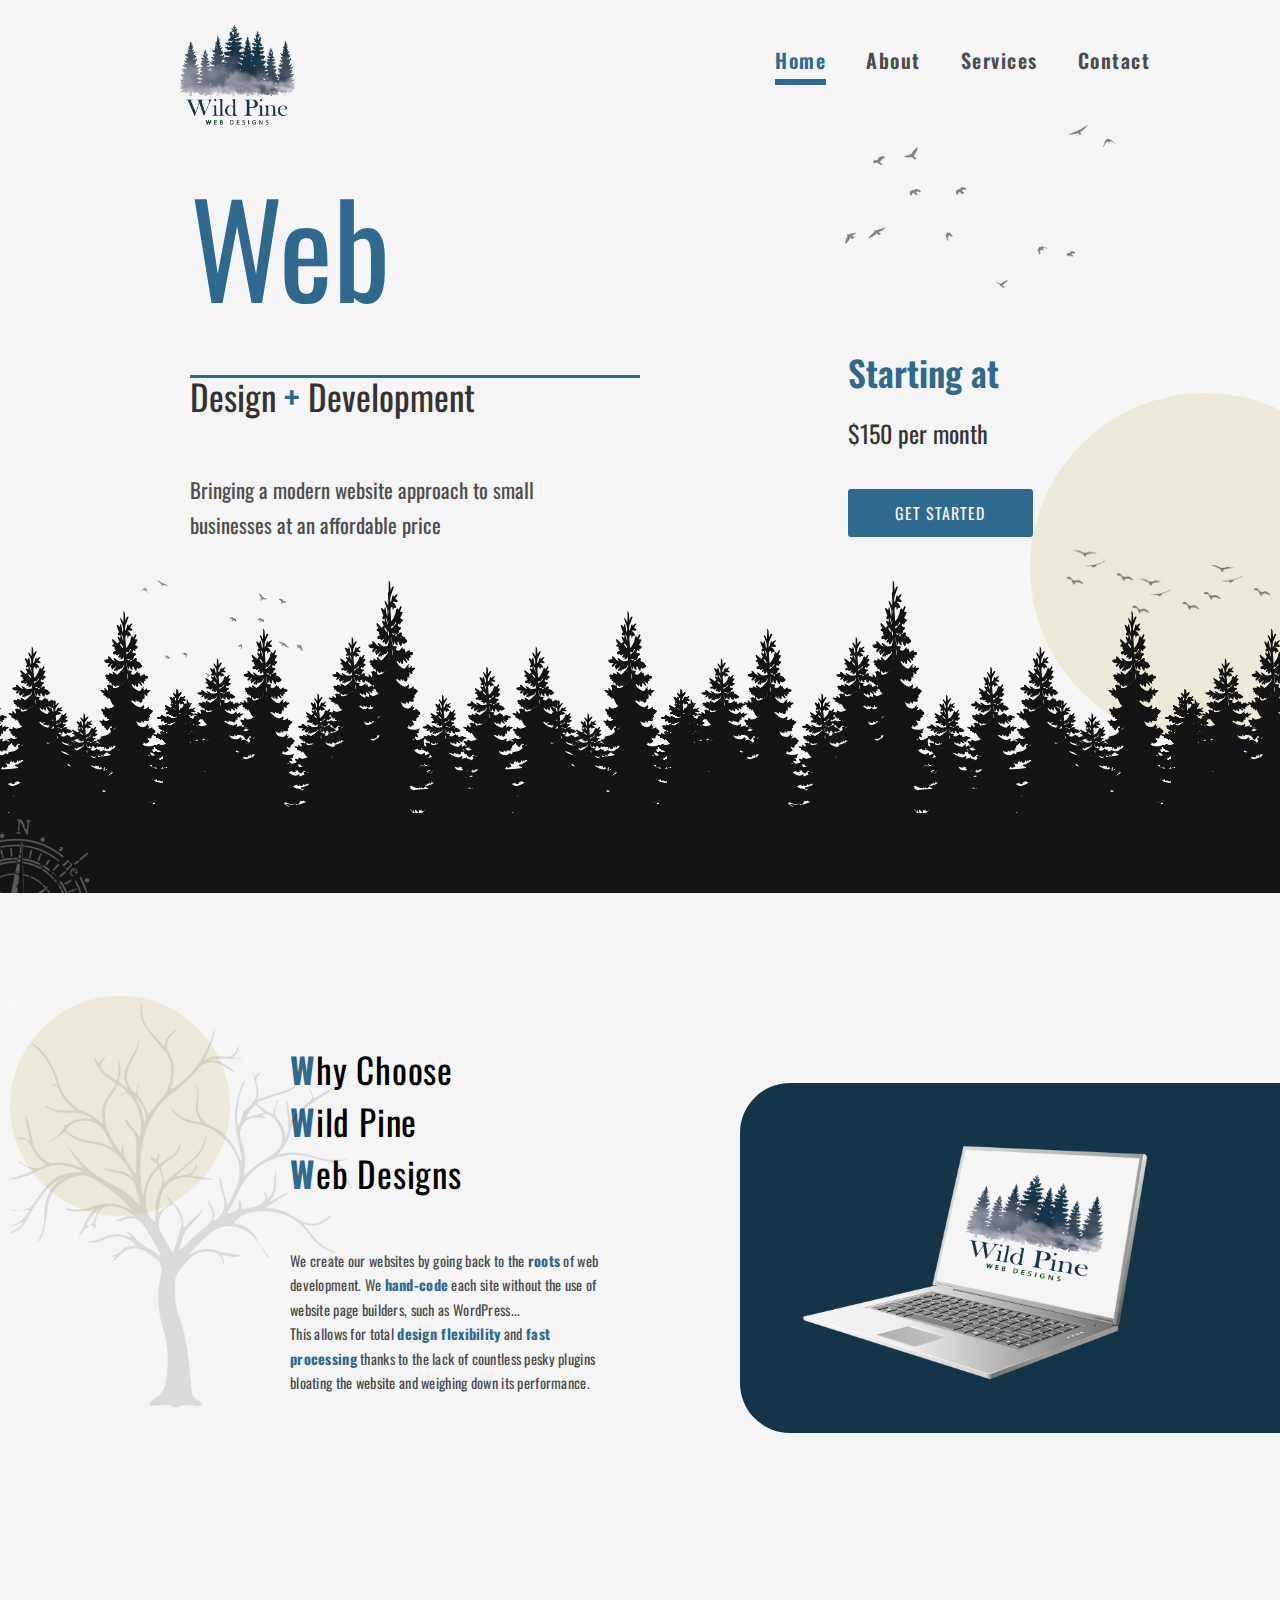
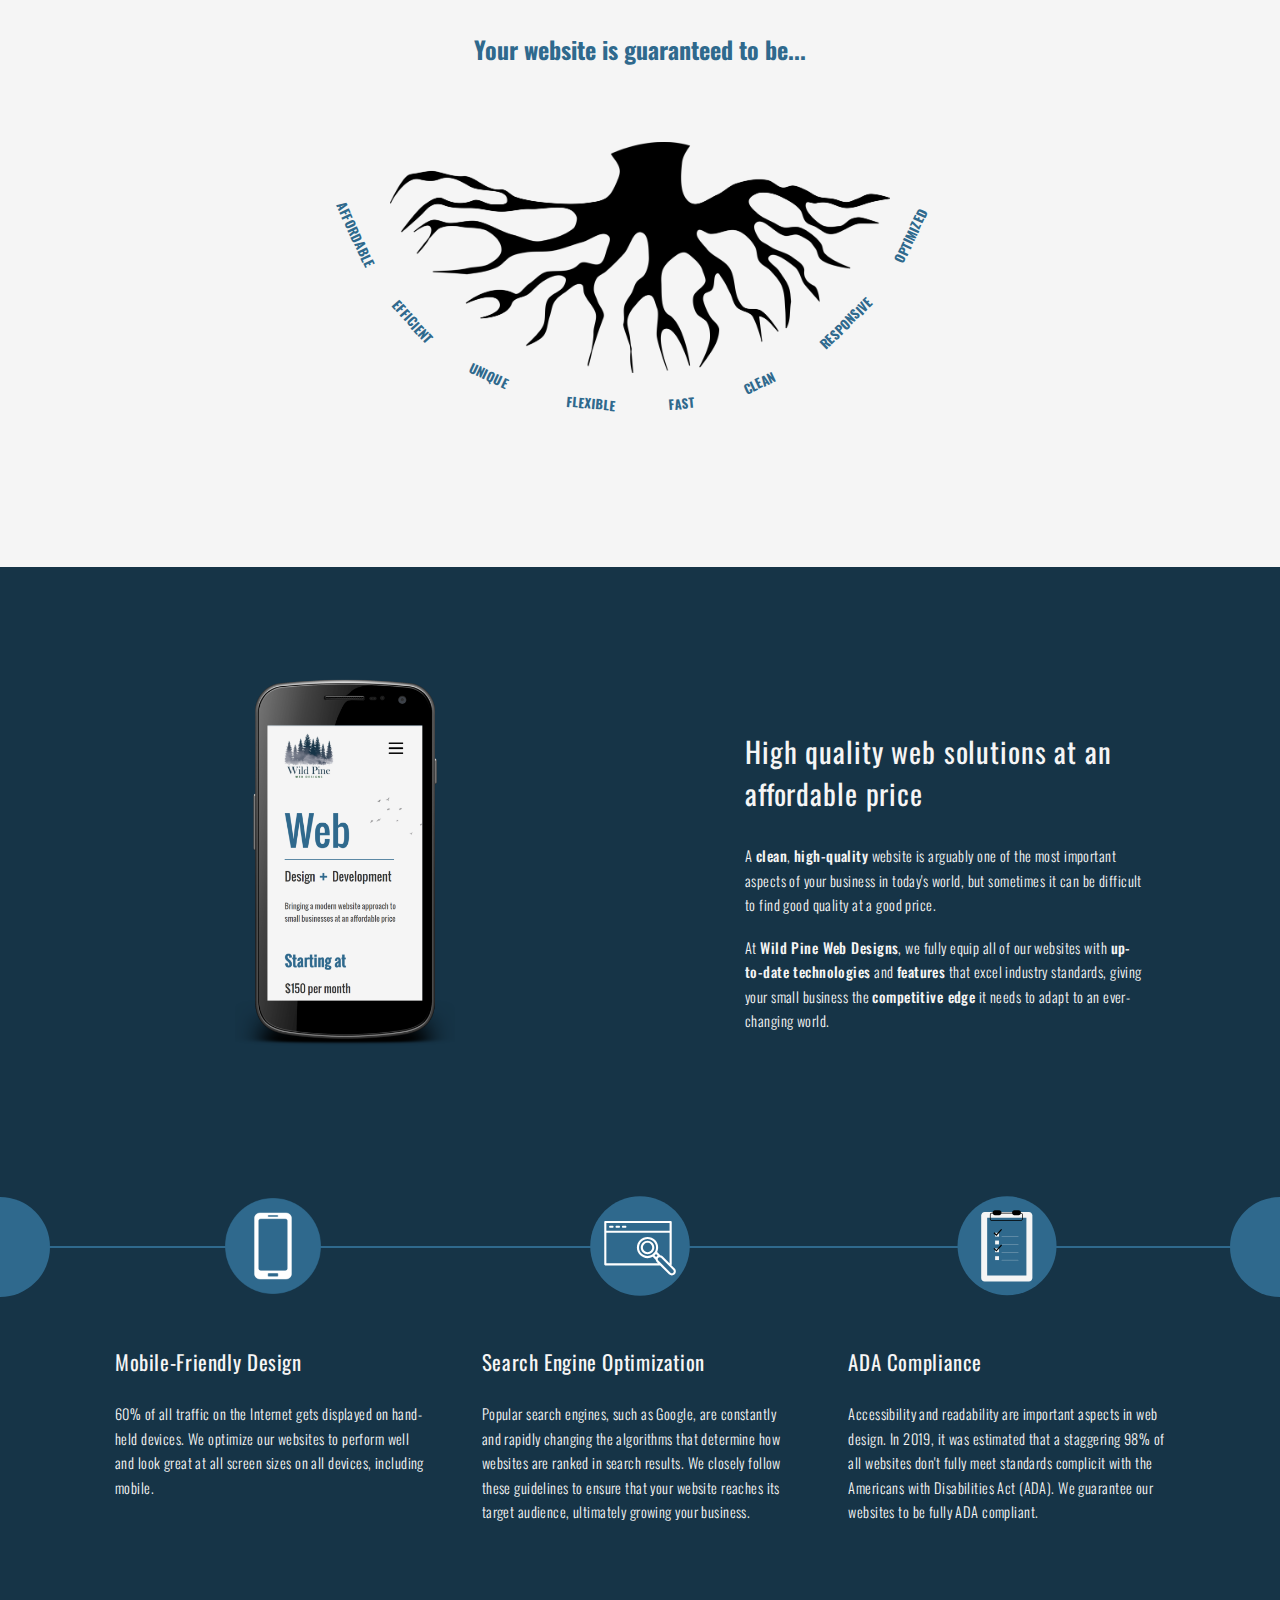
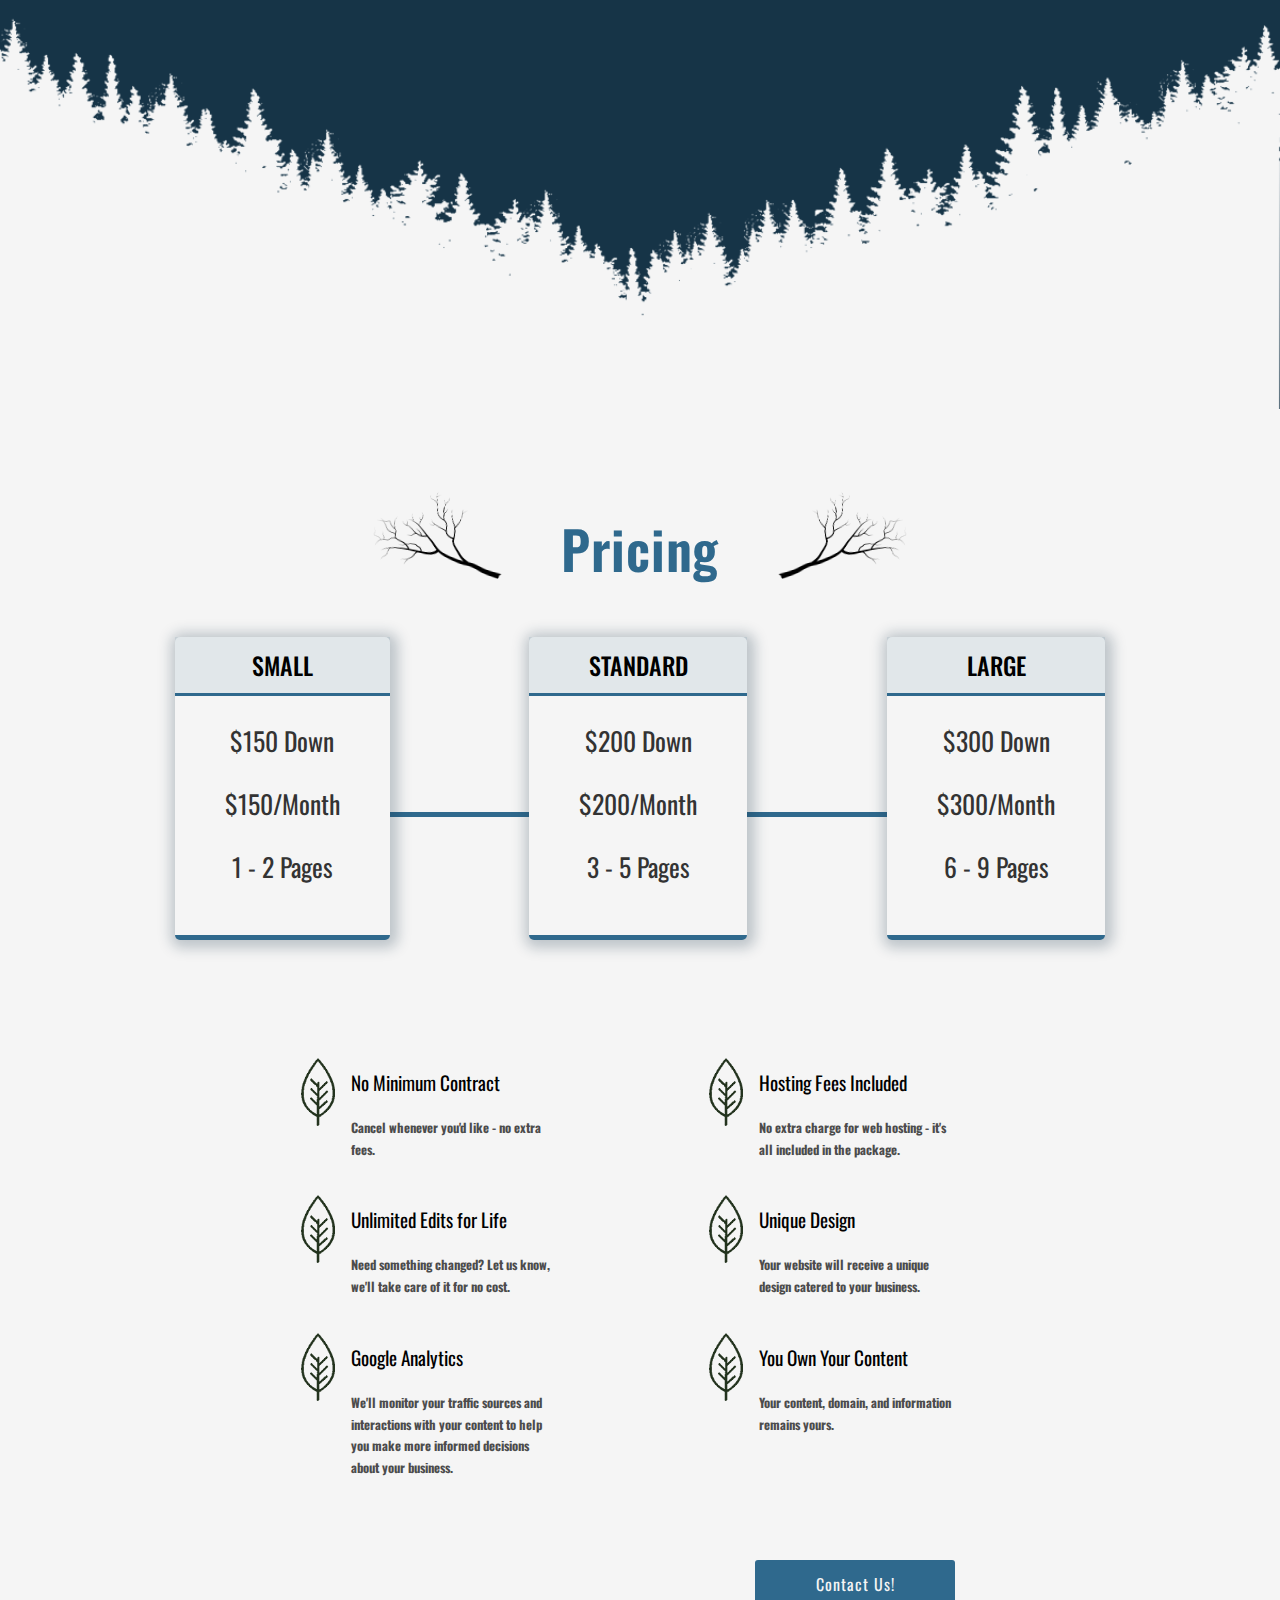
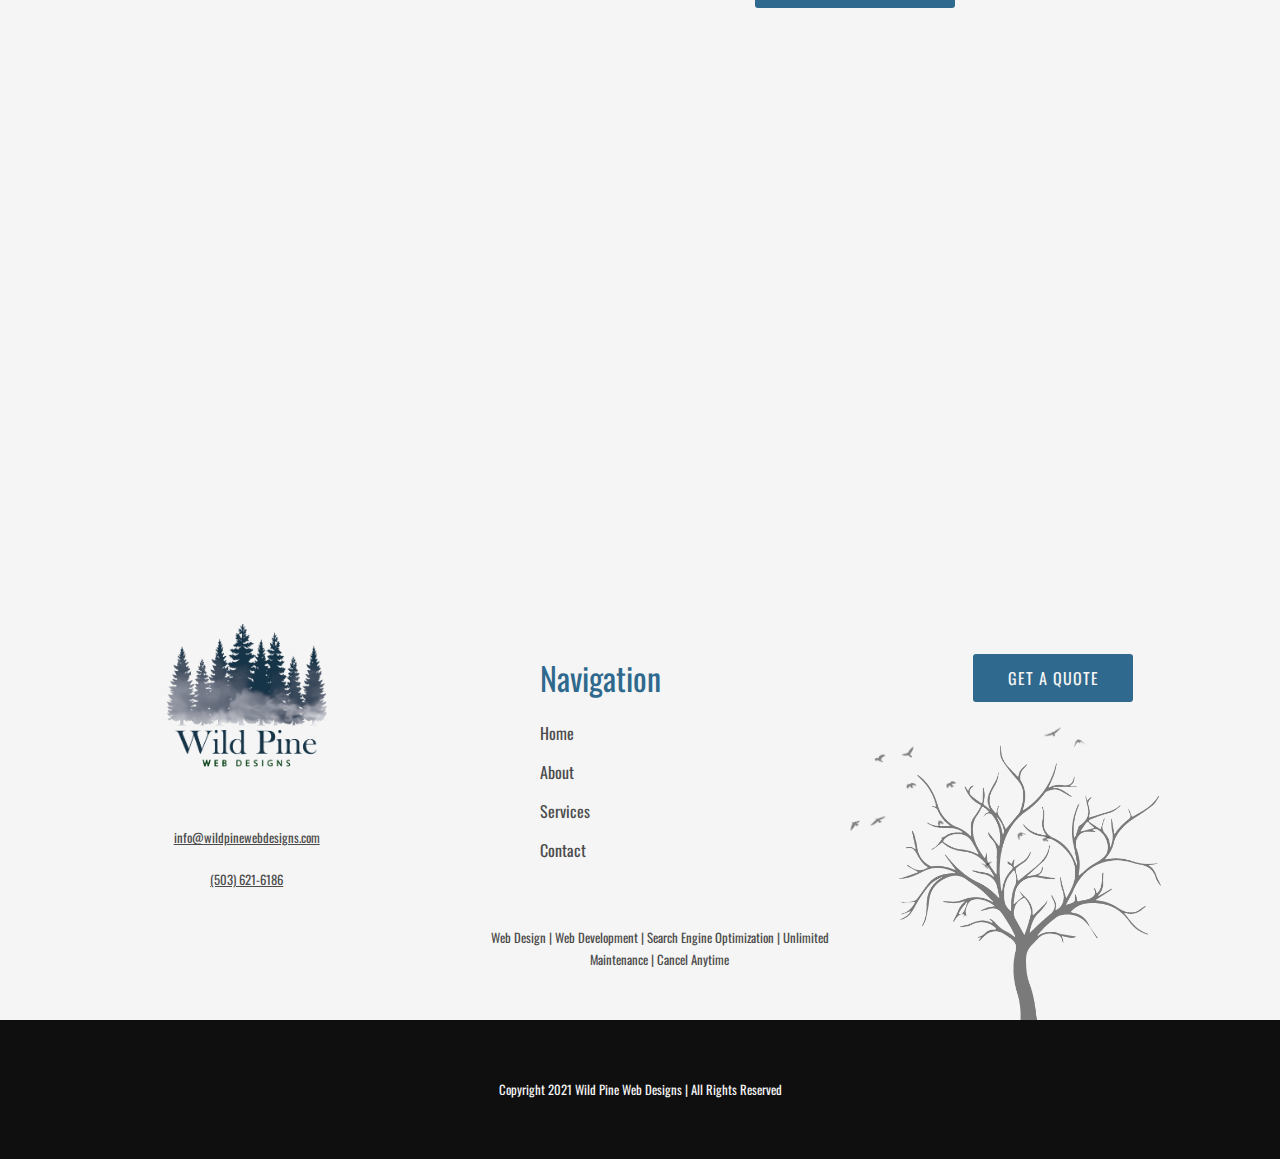
==== index.html @ 05705b3e "Add files via upload" ====
<!DOCTYPE html>
<html lang="en">

<head>

    <script>
        window.dataLayer = window.dataLayer || [];
        function gtag() { dataLayer.push(arguments); }
        gtag('js', new Date());

        gtag('config', 'UA-137702322-20');
    </script>

    <meta charset="UTF-8">
    <meta http-equiv="X-UA-Compatible" content="IE=edge">
    <meta name="viewport" content="width=device-width, initial-scale=1.0">
    <link rel="preconnect" href="https://fonts.googleapis.com">
    <link href="https://fonts.googleapis.com/css2?family=Oswald&display=swap" rel="stylesheet">

    <!--Favicons-->
    <link rel="icon" type="image/png" sizes="32x32" href="../Images/favicon-32x32.png">
    <link rel="icon" type="image/png" sizes="16x16" href="../Images/favicon-16x16.png">
    <link rel="manifest" href="/site.webmanifest">
    <meta name="msapplication-TileColor" content="#da532c">
    <meta name="theme-color" content="#ffffff">

    <!-- CSS -->
    <link rel="stylesheet" href="/css/primary-styles.css">
    <link rel="stylesheet" href="/css/styles.css">
    <meta http-equiv="X-UA-Compatible" content="ie=edge">
    <meta name="description" content="">
    <meta name="keywords" content="">
    <meta name="format-detection" content="telephone=no">

    <!-- jQuery -->
    <script defer src="https://ajax.googleapis.com/ajax/libs/jquery/3.4.1/jquery.min.js"></script>


    <title></title>

</head>

<body>

    <a class="main-skip" aria-label="skip to main content" href="#main">Skip To Main Content</a>

    <header>
        <nav>
            <!-- Mobile Navbar -->
            <div class="mobile-wrapper">
                <div class="mobile-nav container">
                    <img src="/Images/Wild Pine logo.png" alt="Wild Pine Logo" height="80">
                    <!-- Hamburger Menu -->
                    <button aria-label="Open Menu" id="menu-button" class="hamburger hamburger--spring" onclick="toggleNav()" type="button">
                        <span aria-hidden="true" class="hamburger-box">
                            <span aria-hidden="true" class="hamburger-inner"></span>
                        </span>
                    </button>
                </div>
            </div>
    
        <!-- ============================================ -->
        <!--                    Navigation                -->
        <!-- ============================================ -->
    
            <!-- Desktop Navbar -->
            <div class="navbar-menu">
                <img src="/Images/Wild Pine logo.png" alt="" height="80">
                <div id="side-menu" class=" side-nav">
                    <ul id="on-top" class="navbar-links">
                        <li class="nav-li"><a class="active-menu" href="index.html">Home</a></li>
                        <li class="nav-li"><a href="#about">About</a></li>
                        <li class="nav-li"><a href="#pricing">Services</a></li>
                        <li class="nav-li"><a href="html/contact.html">Contact</a></li>
                    </ul>
                </div>
            </div>
        </nav>
    </header>

    <main id="main">

        <!-- ============================================ -->
        <!--                    Hero                      -->
        <!-- ============================================ -->
        
        <section id="hero">
            <div class="container">
                <div class="hero-left">
                    <h2>Web</h2>
                    <h3>Design <span>+</span> Development</h3>
                    <p>Bringing a modern website approach to small businesses at an affordable price</p>
                </div>
                <div class="hero-right">
                    <h3>Starting at</h3>
                    <p>$150 per month</p>
                    <a class="button" href="">GET STARTED</a>
                </div>
            </div>
            <div id="dark-pines"></div>
        </section>

        <!-- ============================================ -->
        <!--                    About                     -->
        <!-- ============================================ -->

        <section id="about">
            <div class="container">
                <img src="Images\Laptop w Logo.png" alt="">
                <div class="about-title">
                    <h3><span>W</span>hy Choose</h3>
                    <h3><span>W</span>ild Pine</h3>
                    <h3><span>W</span>eb Designs</h3>
                    <p>
                        We create our websites by going back to the <span>roots</span> of web development. We <span>hand-code</span> each site without the use of website page builders, such as WordPress...<br>
                        This allows for total <span>design flexibility</span> and <span>fast processing</span> thanks to the lack of countless pesky plugins bloating the website and weighing down its performance.
                    </p>    
                </div>
            </div>
        </section>

        <!-- ============================================ -->
        <!--                 Attributes                   -->
        <!-- ============================================ -->

        <section id="attributes">
            <div class="container">
                <h3>Your website is guaranteed to be...</h3>
                <div class="roots">
                    <img src="Images\roots png 1.png" alt="">
                    <ul>
                        <li class="affordable">Affordable</li>
                        <li class="efficient">Efficient</li>
                        <li class="unique">Unique</li>
                        <li class="flexible">Flexible</li>
                        <li class="fast">Fast</li>
                        <li class="clean">Clean</li>
                        <li class="responsive">Responsive</li>
                        <li class="optimized">Optimized</li>
                    </ul>
                </div>
            </div>
        </section>

        <!-- ============================================ -->
        <!--                    Perks                     -->
        <!-- ============================================ -->

        <section id="perks">
            <div class="container">
                <div class="top-section">
                    <img src="Images\cell phone.png" alt="">
                    <div class="top-section-text">
                        <h2>High quality web solutions at an affordable price</h2>
                        <p>A <span>clean</span>, <span>high-quality</span> website is arguably one of the most important aspects of your business in today's world, but sometimes it can be difficult to find good quality at a good price.</p>
                        <br>
                        <p>At <span>Wild Pine Web Designs</span>, we fully equip all of our websites with <span>up-to-date technologies</span> and <span>features</span> that excel industry standards, giving your small business the <span>competitive edge</span> it needs to adapt to an ever-changing world.</p>
                    </div>
                </div>
                <div class="bottom-section">
                    <div>
                        <div aria-hidden="true" class="mobile-img"></div>
                        <h3>Mobile-Friendly Design</h3>
                        <p>60% of all traffic on the Internet gets displayed on hand-held devices. We optimize our websites to perform well and look great at all screen sizes on all devices, including mobile.</p>
                    </div>
                    <div>
                        <div aria-hidden="true" class="seo-img"></div>
                        <h3>Search Engine Optimization</h3>
                        <p>Popular search engines, such as Google, are constantly and rapidly changing the algorithms that determine how websites are ranked in search results. We closely follow these guidelines to ensure that your website reaches its target audience, ultimately growing your business.</p>
                    </div>
                    <div>
                        <div aria-hidden="true" class="ada-img"></div>
                        <h3>ADA Compliance</h3>
                        <p>Accessibility and readability are important aspects in web design. In 2019, it was estimated that a staggering 98% of all websites don't fully meet standards complicit with the Americans with Disabilities Act (ADA). We guarantee our websites to be fully ADA compliant.</p>
                    </div>
                </div>
            </div>
            <img src="/Images/pine-v whitesmoke.png" alt="" id="white-pines"> 
        </section>

        <!-- ============================================ -->
        <!--                    Pricing                   -->
        <!-- ============================================ -->

        <section id="pricing">
            <div class="container">
                <h2>Pricing</h2>
                <div class="price-group">
                    <div class="price">
                        <h3>Small</h3>
                        <h4>$150 Down</h4>
                        <h4>$150/Month</h4>
                        <h4>1 - 2 Pages</h4>
                    </div>
                    <div class="price">
                        <h3>Standard</h3>
                        <h4>$200 Down</h4>
                        <h4>$200/Month</h4>
                        <h4>3 - 5 Pages</h4>
                    </div>
                    <div class="price">
                        <h3>Large</h3>
                        <h4>$300 Down</h4>
                        <h4>$300/Month</h4>
                        <h4>6 - 9 Pages</h4>
                    </div>
                </div>
                <a href="" class="button">Contact Us!</a>
                <ul>
                    <li>
                        <h3>No Minimum Contract</h3>
                        <p>Cancel whenever you'd like - no extra fees.</p>
                    </li>
                    <li>
                        <h3>Unlimited Edits for Life</h3>
                        <p>Need something changed? Let us know, we'll take care of it for no cost.</p>
                    </li>
                    <li>
                        <h3>Google Analytics</h3>
                        <p>We'll monitor your traffic sources and interactions with your content to help you make more informed decisions about your business.</p>
                    </li>
                    <li>
                        <h3>Hosting Fees Included</h3>
                        <p>No extra charge for web hosting - it's all included in the package.</p>
                    </li>
                    <li>
                        <h3>Unique Design</h3>
                        <p>Your website will receive a unique design catered to your business.</p>
                    </li>
                    <li>
                        <h3>You Own Your Content</h3>
                        <p>Your content, domain, and information remains yours.</p>
                    </li>
                </ul>
            </div>
        </section>

        <!-- ============================================ -->
        <!--                    Footer                   -->
        <!-- ============================================ -->

        <div class="footer-img"></div>
        <section id="footer">
            <div class="container">
                <div class="footer-contact">
                    <img src="/Images/Wild Pine logo.png" alt="">
                    <p><a href="mailto:info@wildpinewebdesigns.com">info@wildpinewebdesigns.com</a></p>
                    <p><a href="tel:503-621-6186">(503) 621-6186</a></p>
                </div>
                <div class="footer-middle">
                    <div class=footer-nav>
                        <h3>Navigation</h3>
                        <a href="#">Home</a>
                        <a href="#about">About</a>
                        <a href="#pricing">Services</a>
                        <a href="html/contact.html">Contact</a>
                    </div>
                    <p>Web Design | Web Development | Search Engine Optimization | Unlimited Maintenance | Cancel Anytime</p>
                </div>
                <a href="" class="button">Get A Quote</a>
            </div>
            <span>Copyright 2021 Wild Pine Web Designs | All Rights Reserved</span>
        </section>

    </main>

    <script>
        var ba = ["MSIE", "Trident", "Edge"];
        var b, ua = navigator.userAgent;
        for (var i = 0; i < ba.length; i++) {
            if (ua.indexOf(ba[i]) > -1) {
                b = ba[i];
                break;
            }
        }
        if (b == "MSIE" || b == "Trident" || b == "Edge") {
            b = "Internet Explorer";
            alert("You are using the " + b + " browser and this browser is incompatible with this website and many others.  Please open this page in a different browser, either Chrome or Firefox.  Thank you!");
        }
    </script>

    <script defer src="/app.js"></script>

</body>
</html>
---- css/primary-styles.css ----
/*--- Main Styles ---*/

* {
    margin: 0;
    padding: 0;
	-webkit-box-sizing: border-box;
	        box-sizing: border-box;
}

.section {
	padding-top: 50px !important;
	padding-bottom: 50px !important;
}

button {
	display: block;
	font-family: 'Oswald', sans-serif !important;
	font-size: 1em;
	min-width: 200px;
	font-weight: bold;
	border-radius: 10px !important;
}

img {
    width: 100%;
}

.main-skip {
    position: absolute;
    top: 0;
    left: 0;
    z-index: -1;
    opacity: 0;
}

button:hover {
	cursor: pointer;
}

:root {
	--primary: #2F698D;
	--logo-color: #163447;
	--dark: rgb(8, 38, 19);
}

body, html {
	margin: 0;
	padding: 0;
	overflow-x: hidden !important;
	background-color: whitesmoke;
	scroll-behavior: smooth;
}

p {
	line-height: 1.7em;
	font-size: 1em;

	
}

p, a, li, span {
	font-family: 'Oswald', sans-serif !important;
	color: #4c4c4c;
	margin: 0;
}

h1, h2, h3, h4, h5, h6 {
	font-family: 'Oswald', sans-serif;
	margin: 0;
	text-align: center;
	font-size: 2.2em;
	font-weight: normal;
}

.container {
	padding: 0 36px;
	margin: auto;
	max-width: 1100px;
}

.mobile-wrapper {
	position: absolute;
	top: 0;
	right: 0;
	background: transparent;
	height: 90px;
	width: 100%;
}

/* hidden desktop elements */

.topper-flex,
#brand,
.call-strip-button,
.call-us, .quote-button  {
	display: none;
}

/* Buttons */
.button-primary {
	background: var(--primary);
	border-radius: 3px;
	border: none;
	color: #fff;
	width: auto;
	height: 50px;
	font-weight: bold;
	padding: 0 30px;
	font-size: 16px;
	width: auto;
    -webkit-transition: .3s ease;
    -o-transition: .3s ease;
    transition: .3s ease;
}

.button-primary:hover {
    color: var(--primary);
    background: #fff;
    border: 1px solid var(--primary);
}

.button-secondary {
    display: inline-block;
    background: transparent;
    border-style: solid;
    border-width: 2px;
    border-color: var(--primary);
    font-size: 16px;
    margin: 10px 0;
    padding: 6px 30px;
    color: var(--primary);
    text-decoration: none;
    -webkit-animation-delay: 0.6s;
            animation-delay: 0.6s;
    border-radius: 3px;
    white-space: nowrap;
    height: 50px;
    -webkit-transition: .3s ease;
    -o-transition: .3s ease;
    transition: .3s ease;
}

.button-secondary:hover {
    color: #fff;
    background: var(--primary);
    border: none;
}

.hamburger {
    padding: 0;
    display: inline-block;
    cursor: pointer;
    -webkit-transition-property: opacity, -webkit-filter;
    transition-property: opacity, -webkit-filter;
    -o-transition-property: opacity, filter;
    transition-property: opacity, filter;
    transition-property: opacity, filter, -webkit-filter;
    -webkit-transition-duration: 0.15s;
         -o-transition-duration: 0.15s;
            transition-duration: 0.15s;
    -webkit-transition-timing-function: linear;
         -o-transition-timing-function: linear;
            transition-timing-function: linear;
    font: inherit;
    color: inherit;
    text-transform: none;
    background-color: transparent;
    border: 0;
    margin: 0;
    overflow: visible;
    position: relative;
	z-index: 2000;
}
.hamburger:hover {
    opacity: 0.7;
    cursor: pointer;
}
.hamburger.is-active:hover {
    opacity: 0.7;
    cursor: pointer;
}
.hamburger.is-active .hamburger-inner, .hamburger.is-active .hamburger-inner::before, .hamburger.is-active .hamburger-inner::after {
    background-color: #000;
}
.hamburger-box {
    width: 30px;
    height: 24px;
    display: inline-block;
    position: relative;
    z-index: 4000;
}
.hamburger-inner {
    display: block;
    top: 50%;
    margin-top: -2px;
}
.hamburger-inner, .hamburger-inner::before, .hamburger-inner::after {
    width: 30px;
    height: 3px;
    background-color: #000;
    border-radius: 4px;
    position: absolute;
    -webkit-transition-property: -webkit-transform;
    transition-property: -webkit-transform;
    -o-transition-property: transform;
    transition-property: transform;
    transition-property: transform, -webkit-transform;
    -webkit-transition-duration: 0.15s;
         -o-transition-duration: 0.15s;
            transition-duration: 0.15s;
    -webkit-transition-timing-function: ease;
         -o-transition-timing-function: ease;
            transition-timing-function: ease;
}

.hamburger-inner::before, .hamburger-inner::after {
    content: "";
    display: block;
}
.hamburger-inner::before {
    top: -10px;
}
.hamburger-inner::after {
    bottom: -10px;
}

/* * Spring */
.hamburger--spring .hamburger-inner {
    top: 2px;
    -webkit-transition: background-color 0s 0.13s linear;
    -o-transition: background-color 0s 0.13s linear;
    transition: background-color 0s 0.13s linear;
    -webkit-transition-delay: .22s;
         -o-transition-delay: .22s;
            transition-delay: .22s;
}
.hamburger--spring .hamburger-inner::before {
    top: 10px;
    -webkit-transition: top 0.1s 0.2s cubic-bezier(0.33333, 0.66667, 0.66667, 1), -webkit-transform 0.13s cubic-bezier(0.55, 0.055, 0.675, 0.19);
    transition: top 0.1s 0.2s cubic-bezier(0.33333, 0.66667, 0.66667, 1), -webkit-transform 0.13s cubic-bezier(0.55, 0.055, 0.675, 0.19);
    -o-transition: top 0.1s 0.2s cubic-bezier(0.33333, 0.66667, 0.66667, 1), transform 0.13s cubic-bezier(0.55, 0.055, 0.675, 0.19);
    transition: top 0.1s 0.2s cubic-bezier(0.33333, 0.66667, 0.66667, 1), transform 0.13s cubic-bezier(0.55, 0.055, 0.675, 0.19);
    transition: top 0.1s 0.2s cubic-bezier(0.33333, 0.66667, 0.66667, 1), transform 0.13s cubic-bezier(0.55, 0.055, 0.675, 0.19), -webkit-transform 0.13s cubic-bezier(0.55, 0.055, 0.675, 0.19);
	-webkit-transition-delay: .22s;
	     -o-transition-delay: .22s;
	        transition-delay: .22s;
}
.hamburger--spring .hamburger-inner::after {
    top: 20px;
    -webkit-transition: top 0.2s 0.2s cubic-bezier(0.33333, 0.66667, 0.66667, 1), -webkit-transform 0.13s cubic-bezier(0.55, 0.055, 0.675, 0.19);
    transition: top 0.2s 0.2s cubic-bezier(0.33333, 0.66667, 0.66667, 1), -webkit-transform 0.13s cubic-bezier(0.55, 0.055, 0.675, 0.19);
    -o-transition: top 0.2s 0.2s cubic-bezier(0.33333, 0.66667, 0.66667, 1), transform 0.13s cubic-bezier(0.55, 0.055, 0.675, 0.19);
    transition: top 0.2s 0.2s cubic-bezier(0.33333, 0.66667, 0.66667, 1), transform 0.13s cubic-bezier(0.55, 0.055, 0.675, 0.19);
    transition: top 0.2s 0.2s cubic-bezier(0.33333, 0.66667, 0.66667, 1), transform 0.13s cubic-bezier(0.55, 0.055, 0.675, 0.19), -webkit-transform 0.13s cubic-bezier(0.55, 0.055, 0.675, 0.19);
    -webkit-transition-delay: .22s;
         -o-transition-delay: .22s;
            transition-delay: .22s;
}
.hamburger--spring.is-active .hamburger-inner {
    -webkit-transition-delay: 0.22s;
         -o-transition-delay: 0.22s;
            transition-delay: 0.22s;
    background-color: transparent !important;
}
.hamburger--spring.is-active .hamburger-inner::before {
    top: 0;
    -webkit-transition: top 0.1s 0.15s cubic-bezier(0.33333, 0, 0.66667, 0.33333), -webkit-transform 0.13s 0.22s cubic-bezier(0.215, 0.61, 0.355, 1);
    transition: top 0.1s 0.15s cubic-bezier(0.33333, 0, 0.66667, 0.33333), -webkit-transform 0.13s 0.22s cubic-bezier(0.215, 0.61, 0.355, 1);
    -o-transition: top 0.1s 0.15s cubic-bezier(0.33333, 0, 0.66667, 0.33333), transform 0.13s 0.22s cubic-bezier(0.215, 0.61, 0.355, 1);
    transition: top 0.1s 0.15s cubic-bezier(0.33333, 0, 0.66667, 0.33333), transform 0.13s 0.22s cubic-bezier(0.215, 0.61, 0.355, 1);
    transition: top 0.1s 0.15s cubic-bezier(0.33333, 0, 0.66667, 0.33333), transform 0.13s 0.22s cubic-bezier(0.215, 0.61, 0.355, 1), -webkit-transform 0.13s 0.22s cubic-bezier(0.215, 0.61, 0.355, 1);
	-webkit-transform: translate3d(0, 10px, 0) rotate(45deg);
	        transform: translate3d(0, 10px, 0) rotate(45deg);
}
.hamburger--spring.is-active .hamburger-inner::after {
    top: 0;
    -webkit-transition: top 0.2s cubic-bezier(0.33333, 0, 0.66667, 0.33333), -webkit-transform 0.13s 0.22s cubic-bezier(0.215, 0.61, 0.355, 1);
    transition: top 0.2s cubic-bezier(0.33333, 0, 0.66667, 0.33333), -webkit-transform 0.13s 0.22s cubic-bezier(0.215, 0.61, 0.355, 1);
    -o-transition: top 0.2s cubic-bezier(0.33333, 0, 0.66667, 0.33333), transform 0.13s 0.22s cubic-bezier(0.215, 0.61, 0.355, 1);
    transition: top 0.2s cubic-bezier(0.33333, 0, 0.66667, 0.33333), transform 0.13s 0.22s cubic-bezier(0.215, 0.61, 0.355, 1);
    transition: top 0.2s cubic-bezier(0.33333, 0, 0.66667, 0.33333), transform 0.13s 0.22s cubic-bezier(0.215, 0.61, 0.355, 1), -webkit-transform 0.13s 0.22s cubic-bezier(0.215, 0.61, 0.355, 1);
	-webkit-transform: translate3d(0, 10px, 0) rotate(-45deg);
	        transform: translate3d(0, 10px, 0) rotate(-45deg);
	width: 30px;
}

#menu-button {
	z-index: 4000;
}

/*-- -------------------------- -->
<---         NAVIGATION         -->
<--- -------------------------- -*/


/* Hidden Elements */
.navbar-menu img {
	display: none;
}

.mobile-nav {
	position: relative;
	display: -webkit-box;
	display: -ms-flexbox;
	display: flex;
	align-items: center;
	-webkit-box-align: space-between;
	    -ms-flex-align: space-between;
	        align-items: space-between;
	-webkit-box-pack: space-between;
	    -ms-flex-pack: space-between;
	        justify-content: space-between;
	height: 100%;
	width: 100%;
}

.hamburger {
	position: absolute;
	right: 2em;
	top: 33px;
}

#menu-button {
	min-width: 30px !important;
}

/* Navigation Links */

.mobile-wrapper img {
	width: 100px;
	height: auto;
	position: relative;
	z-index: 100;
	top: 15px;
}

.navbar-menu {
	background: whitesmoke;
	width: 0;
	position: absolute;
	right: 0;
	height: 100%;
	-webkit-transition: .3s ease-in-out;
	-o-transition: .3s ease-in-out;
	transition: .3s ease-in-out;
	z-index: 100;
	overflow: hidden;
}

.side-nav {
	overflow: hidden;
	padding: 40px 0;
	position: absolute;
	right: 2em;
	top: 60px;
	-webkit-transition: .3s ease;
	-o-transition: .3s ease;
	transition: .3s ease;
	-webkit-transition-delay: .2s;
	     -o-transition-delay: .2s;
	        transition-delay: .2s;
}

.side-nav ul {
	margin: 0;
	text-align: right;
	list-style: none;
	overflow: hidden;
	font-weight: 600;
}

.side-nav ul li {
	margin-bottom: 20px;
	overflow: hidden;
}

.side-nav a {
	text-decoration: none;
	padding: 5px 10px 5px 10px;
	-webkit-transition: .3s ease-in-out;
	-o-transition: .3s ease-in-out;
	transition: .3s ease-in-out;
	-webkit-transition-delay: .2s;
	     -o-transition-delay: .2s;
	        transition-delay: .2s;
	opacity: 0;
}

.active-menu {
	border-right: 3px solid var(--primary);
	color: var(--primary);
}

/* Tablets */
@media screen and (min-width: 500px) and (max-width: 1050px) {

	.section {
		padding-top: 100px !important;
		padding-bottom: 100px !important;
	}

	/*-- -------------------------- -->
    <---          CONTACT           -->
	<--- -------------------------- -*/
	
	#contact {
		position: relative;
		/* background: url("/images/landing.jpg"); */
	}

    .contact-container {
        width: 500px;
	}

}

/* Desktop */
@media screen and (min-width: 1051px) {

	.section {
		padding-top: 100px !important;
		padding-bottom: 100px !important;
	}

	/* Hidden Elements */
	.mobile-wrapper {
		display: none;
	}

	/* Un-Hidden Elements */
	.side-nav a {
		opacity: 1;
	}

	.navbar-menu img {
		display: block;
		margin: 0 !important;
		position: absolute;
		left: 90px;
		height: 100px;
		width: 115px;
	}

	/*navbar */
	nav {
		width: 100%;
		position: absolute;
		display: -webkit-box;
		display: -ms-flexbox;
		display: flex;
		-webkit-box-pack: center;
		    -ms-flex-pack: center;
		        justify-content: center;
		height: 100px;
	}

	.navbar-menu {
		width: 1100px !important;
		min-height: 100px;
		height: 100px;
		margin: auto;
		position: absolute;
		display: -webkit-box;
		display: -ms-flexbox;
		display: flex;
		-webkit-box-align: center;
		    -ms-flex-align: center;
		        align-items: center;
		z-index: 100;
		left: 0;
		margin-top: 25px;
		background: none;
	}

	#on-top {
		display: -webkit-box;
		display: -ms-flexbox;
		display: flex;
		-webkit-box-align: center;
		    -ms-flex-align: center;
		        align-items: center;
		-webkit-box-pack: end;
		    -ms-flex-pack: end;
		        justify-content: flex-end;
	}

	.side-nav {
		padding: 0;
		width: 100%;
		height: 100%;
		display: -webkit-box;
		display: -ms-flexbox;
		display: flex;
		-webkit-box-align: center;
		    -ms-flex-align: center;
		        align-items: center;
		-webkit-box-pack: end;
		    -ms-flex-pack: end;
		        justify-content: flex-end;
		right: 0;
		top: 0;
	}

	.side-nav ul li {
		margin: 0 40px 0 0;
		text-align: right;
	}

	.call-us {
		font-size: 14px;
		line-height: 24px;
		display: -webkit-box;
		display: -ms-flexbox;
		display: flex;
		-webkit-box-align: center;
		    -ms-flex-align: center;
		        align-items: center;
		font-weight: normal;
	}

	.call-us svg {
		width: 20px;
		margin-right: 10px;
		height: auto;
	}

	.side-nav a {
		padding: 20px 0 4px;
		-webkit-transition: .2s ease;
		-o-transition: .2s ease;
		transition: .2s ease;
		font-size: 20px;
		letter-spacing: 1.5px;
	}

	.side-nav ul li a:hover {
		cursor: pointer;
		color: var(--primary);
		opacity: .8;
		-webkit-transition: .2s ease;
		-o-transition: .2s ease;
		transition: .2s ease;
	}

	.side-nav li {
		color: #fff;
	}

	#on-top li  {
		float: right;
	}

	.active-menu {
        border-right: none;
        border-bottom: 6px solid var(--primary);
        position: relative;
		height: auto;
    }

    .nav-li {
        height: auto;
        padding-bottom: 30px;
    }

	/*-- -------------------------- -->
	<---           CONTACT          -->
	<--- -------------------------- -*/

	#contact {
		background: url("/images/landing.jpg");
		background-size: cover;
		background-attachment: fixed;
		background-repeat: no-repeat;
		background-size: cover;
		position: relative;
	}


	.contact-container h2 {
		margin-bottom: 5px;
	}

	.contact-container p {
		width: 500px;
		margin: auto;
	}

	.mobile-call {
		display: none;
	}

	.desktop-call {
		display: block;
	}
}
---- css/styles.css ----
/*-- -------------------------- -->
<---           Hero             -->
<--- -------------------------- -*/

#hero {
    position: relative;
    width: 100%;
    height: auto;
    padding-top: 150px;
    padding-bottom: 300px;
}

#hero::after {
    content: '';
    display: block;
    position: absolute;
    width: 100%;
    height: 80px;
    background: #141414; 
    background-size: 100%;
    bottom: 0;
}

#hero::before {
    content: '';
    display: block;
    position: absolute;
    width: 250px;
    height: 250px;
    background: rgba(188, 167, 58); 
    background-size: 100%;
    opacity: .15;
    border-radius: 50%;
    bottom: 150px;
    right: -100px;
    overflow: hidden;
}

#hero .container {
    display: -webkit-box;
    display: -ms-flexbox;
    display: flex;
    flex-direction: column;
    -webkit-box-pack: center;
    flex-direction: column;
    justify-content: left;
}

.hero-left {
    position: relative;
}

.hero-left h2::after {
    content: '';
    display: block;
    position: absolute;
    width: 160px;
    height: 160px;
    background-image: url("../Images/birds silhouette 2.png");
    background-repeat: no-repeat;
    background-position: center;
    background-size: 100%;
    opacity: .5;
    left: 170px;
    top: -60px;
    overflow: hidden;
}

.hero-left h2 {
    font-size: 4em;
    text-align: left;
    color: var(--primary);
    margin-bottom: 15px;
    border-bottom: 2px solid var(--primary);
    max-width: 225px;
}

.hero-left h3 {
    position: relative;
    font-size: 1.2em;
    text-align: left;
    color: #333;
}

.hero-left span {
    color: var(--primary);
    font-weight: 600;
}

.hero-left p {
    font-size: .75em;
    padding: 30px 0 50px;
    max-width: 225px;
}

.hero-right {
    position: relative;
}

.hero-right h3 {
    font-size: 1.5em;
    text-align: left;
    color: var(--primary);
    font-weight: 600;
}

.hero-right p {
    padding: 15px 0;
    font-size: 1.1em;
    color: #333;
}

.hero-right .button {
    position: relative;
    display: block;
    text-align: center;
    background-color: var(--primary);
    color: whitesmoke;
    border: none;
    padding: 12px 20px;
    margin: 20px 0;
    font-weight: 400;
    text-decoration: none;
    width: 160px;
    letter-spacing: 1px;
    z-index: 2;
    border-radius: 3px;
}

#dark-pines {
    display: block;
    position: absolute;
    background-image: url("../Images/Pine trees clipart - dark gray cropped.png");
    background-position: center;
    background-repeat: repeat-x;
    width: 100%;
    height: 340px;
    bottom: 0;
}
#dark-pines::after {
    content: '';
    display: block;
    position: absolute;
    width: 160px;
    height: 160px;
    background-image: url("../Images/birds silhouette.png");
    background-repeat: no-repeat;
    background-position: center;
    background-size: 100%;
    opacity: .5;
    right: -10px;
    bottom: 200px;
}

/* Wider Mobile */
@media only screen and (min-width: 400px) {
    
    #hero::before {
        width: 300px;
        height: 300px;
        bottom: 150px;
        right: -100px;
    }

    .hero-left h2::after {
        width: 220px;
        height: 220px;
        left: 220px;
        top: -70px;
    }

    #dark-pines::after {
        width: 210px;
        height: 210px;
        bottom: 200px;
        right: -20px;
    }

}

/* Widest Mobile */
@media only screen and (min-width: 500px) {
    
    .hero-left h2::after {
        width: 250px;
        height: 250px;
        left: 250px;
        top: -70px;
    }

    #hero::before {
        width: 350px;
        height: 350px;
        bottom: 150px;
        right: -100px;
    }

    #dark-pines::after {
        width: 250px;
        height: 250px;
        bottom: 170px;
    }

}

/* Landscape Mobile */
@media only screen and (min-width: 568px) {
  
    #hero .container {
        flex-direction: row;
    }
    
    .hero-left h3 {
        padding-top: 15px;
        font-size: 1.3em;
    }
    
    .hero-left p {
        font-size: 1em;
        padding: 50px 0 50px;
    }

    .hero-left p::after {
        content: '';
        display: block;
        position: absolute;
        width: 180px;
        height: 180px;
        background-image: url("../Images/birds silhouette 2.png");
        background-repeat: no-repeat;
        background-position: center;
        background-size: 100%;
        opacity: .5;
        left: 25px;
        bottom: -100px;
        overflow: hidden;
        -webkit-transform: scaleX(-1);
        -moz-transform: scaleX(-1);
        -ms-transform: scaleX(-1);
        -o-transform: scaleX(-1);
        transform: scaleX(-1);
    }

    .hero-right {
        align-self: flex-end;
        margin: 0 auto;
        bottom: 36px;
    }
    .hero-right::before {
        content: '';
        display: block;
        position: absolute;
        width: 220px;
        height: 220px;
        background-image: url("../Images/birds silhouette 2.png");
        background-repeat: no-repeat;
        background-position: center;
        background-size: 100%;
        opacity: .5;
        right: -50px;
        top: -220px;
        overflow: hidden;
    }

    .hero-right::after {
        width: 300px;
        height: 300px;
        bottom: -200px;
        right: -150px;
    }

    .hero-left h2::after {
        content: none;
        background-image: none;
        background-repeat: none;
        background-position: none;
        opacity: 1;
    }

    .hero-right .button::after {
        width: 280px;
        height: 280px;
        right: -120px;
        top: 30px;
    }

}

/* Tablet */
@media only screen and (min-width: 768px) {
                
    .container {
        padding: 0 100px
    }

    .hero-left h2 {
        font-size: 6em;
        max-width: none;
    }

    .hero-left h3 {
        font-size: 1.5em;
    }

    .hero-left p {
        max-width: 300px;
    }

    .hero-right h3 {
        font-size: 2.2em;
    }

    .hero-right p {
        font-size: 1.5em;
    }

    .hero-left p::after {
        width: 180px;
        height: 180px;
        left: -60px;
        bottom: -120px;
    }

    .hero-right .button {
        width: 185px;
    }

    .hero-right::before {
        width: 300px;
        height: 300px;
        right: -100px;
        top: -300px;
    }

}

/* Small Desktop */
@media only screen and (min-width: 1024px) {
    
    .hero-left h2 {
        font-size: 8em;
        max-width: none;
        border-bottom: none;
    }
    .hero-left h2::after {
        content: '';
        width: 450px;
        height: 3px;
        background: var(--primary);
        top: 225px;
        left: 0;
    }

    .hero-left h3 {
        font-size: 2.2em;
    }

    .hero-left p {
        font-size: 1.3em;
        max-width: 400px;
    }

    .hero-right {
        left: 100px;
    }

    .hero-right h3 {
        font-size: 2.2em;
    }

    .hero-right p {
        font-size: 1.5em;
    }

}

/* Normal Desktop */
@media only screen and (min-width: 1300px) {

    #hero::before {
        width: 550px;
        height: 550px;
        bottom: 50px;
        right: -100px;
    }

    .hero-left p::after {
        width: 220px;
        height: 220px;
        left: -150px;
        bottom: -140px;
    }

    .hero-right h3 {
        font-size: 2.7em;
    }

    .hero-right p {
        font-size: 1.7em;
    }

    .hero-right .button {
        width: 210px;
    }

    .hero-right::before {
        width: 300px;
        height: 300px;
        right: -100px;
        top: -300px;
    }

    #dark-pines::after {
        width: 320px;
        height: 320px;
        bottom: 90px;
        right: 100px;
    }

}

/*-- -------------------------- -->
<---           About            -->
<--- -------------------------- -*/

#about {
    position: relative;
    width: 100%;
    height: auto;
    margin-top: 150px;
    z-index: 1;
}
#about::before {
    content: '';
    display: block;
    position: absolute;
    width: 100px;
    height: 100px;
    background-color: whitesmoke;
    background-size: 100%;
    top: -150px;
    left: 0;
    overflow: hidden;
}


#about .container {
    display: -webkit-box;
    display: -ms-flexbox;
    display: flex;
    flex-direction: column;
    justify-content: left;
}
#about .container::before {
    content: '';
    display: block;
    position: absolute;
    width: 1000px;
    height: 250px;
    background: var(--logo-color); 
    background-size: 100%;
    border-radius: 50px;
    left: 34px;
    top: -45px;
    overflow: hidden;
    z-index: 1;
}
#about .container::after {
    content: '';
    display: block;
    position: absolute;
    width: 180px;
    height: 180px;
    background-image: url("../Images/compass.png");
    background-repeat: no-repeat;
    background-position: center;
    background-size: 100%;
    opacity: .3;
    left: -75px;
    top: -220px;
    overflow: hidden;
    -webkit-transform: rotate(-17deg);
    -moz-transform: rotate(-17deg);
    -ms-transform: rotate(-17deg);
    -o-transform: rotate(-17deg);
    transform: rotate(-17deg);
    z-index: -1;
}

#about img {
    margin-bottom: 100px;
    width: 250px;
    height: auto;
    align-self: center;
    margin-right: -20px;
    z-index: 10;
}

.about-title {
    position: relative;
    display: -webkit-box;
    display: -ms-flexbox;
    display: flex;
    flex-direction: column;
    letter-spacing: 0.05em;
}

.about-title h3 {
    text-align: left;
}

#about h3 span {
    color: var(--primary);
    font-weight: bold;
}

#about p {
    position: relative;
    padding-top: 25px;
    font-size: 0.9em;
    letter-spacing: 0.02em;
}

#about p span {
    color: var(--primary);
    font-weight: bold;
}

#about p::before {
    content: '';
    display: block;
    position: absolute;
    width: 260px;
    height: 260px;
    background-image: url("../Images/tree accent.png");
    background-repeat: no-repeat;
    background-position: center;
    background-size: 100%;
    opacity: .11;
    right: -110px;
    bottom: -100px;
    overflow: hidden;
}

#about p::after {
    content: '';
    display: block;
    position: absolute;
    width: 110px;
    height: 110px;
    background: rgba(188, 167, 58);
    background-size: 100%;
    opacity: .15;
    border-radius: 50%;
    bottom: 20px;
    right: -70px;
    overflow: hidden;
}

#about h1 {
    margin: 200px 0;
}

/* Landscape Mobile */
@media only screen and (min-width: 568px) {

    #about p {
        padding-right: 100px;
        padding-top: 50px;
    }

}

/* Tablet */
@media only screen and (min-width: 768px) {

    #about .container::before {
        width: 1000px;
        height: 250px;
        left: -520px;
        top: -45px;
    }
    
    #about img {
        margin-bottom: 100px;
        width: 250px;
        align-self: flex-start;
        margin-right: -20px;
    }

    #about p {
        padding-right: 50%;
    }

    #about p::before {
        width: 420px;
        height: 420px;
        right: -110px;
        bottom: -20px;
    }
    
    #about p::after {
        width: 220px;
        height: 220px;
        bottom: 180px;
        right: -70px;
    }

}

/* Small Desktop */
@media only screen and (min-width: 1024px) {

    #about .container {
        flex-direction: row-reverse;
        justify-content: left;
    }

    #about .container::before {
        content: none;
    }

    .about-title {
        padding-left: 100px;
    }

    #about p {
        padding-right: 180px;
    }

    #about p::before {
        width: 420px;
        height: 420px;
        left: -320px;
        bottom: -20px;
    }
    
    #about p::after {
        width: 220px;
        height: 220px;
        bottom: 180px;
        left: -280px;
    }

    #about img {
        margin-top: 100px;
        width: 350px;
        margin-right: -60px;
    }

    .about-title::after {
        content: '';
        display: block;
        position: absolute;
        width: 2000px;
        height: 350px;
        background: var(--logo-color); 
        background-size: 100%;
        border-radius: 50px;
        left: 550px;
        top: 40px;
        overflow: hidden;
        z-index: 1;
    }

}

/* Normal Desktop */
@media only screen and (min-width: 1300px) {

    .about-title h3 {
        font-size: 3em;
    }

    #about p {
        padding-top: 75px;
        font-size: 1em;
        letter-spacing: 0.03em;
    }
    #about p::before {
        width: 520px;
        height: 520px;
        left: -520px;
        bottom: -20px;
    }
    #about p::after {
        width: 350px;
        height: 350px;
        bottom: 260px;
        left: -530px;
    }

    #about img {
        margin-top: 155px;
        width: 450px;
        margin-right: -200px;
    }

    .about-title::after {
        width: 2000px;
        height: 400px;
        left: 600px;
        top: 100px;
    }

}



/*-- -------------------------- -->
<---         Attributes         -->
<--- -------------------------- -*/

#attributes {
    margin-top: 150px;
    position: relative;
}

#attributes .container {
    display: -webkit-box;
    display: -ms-flexbox;
    display: flex;
    flex-direction: column;
    justify-content: center;
    align-items: center;
}

#attributes h3 {
    font-size: 1.5em;
    padding-bottom: 50px;
    color: var(--primary);
    font-weight: bold;
}

.roots {
    position: relative;
}

.roots img {
    padding-bottom: 50px;
    max-width: 350px;
}

.roots ul {
    -webkit-column-count: 2;
    -moz-column-count: 2;
    -ms-column-count: 2;
    column-count: 2;
    margin-bottom: 90px;
    padding-left: 70px;
    max-width: 350px;
    z-index: 1;
}

.roots ul li {
    position: relative;
    list-style: none;
    font-weight: bold;
    text-transform: uppercase;
    font-size: .8em;
    padding-bottom: 25px;
}
.roots ul li::before {
    content: "";
    position: absolute;
    display: block;
    height: 12px;
    width: 12px;
    background-color: var(--primary);
    border-radius: 50%;
    left: -20px;
    top: 6px;
    z-index: 5;
}

/* Landscape Mobile */
@media only screen and (min-width: 568px) {

}

/* Tablet */
@media only screen and (min-width: 768px) {

    #attributes h3 {
        padding-bottom: 75px;
    }

    .roots img {
        padding-bottom: 50px;
        max-width: 500px;
    }

    .roots ul li::before {
        content: none;
    }

    .roots ul li {
        position: absolute;
        color: var(--primary);
        
    }

    /* .roots::before {
        content: '';
        position: absolute;
        width: 500px;
        height: 500px;
        background-size: 100%;
        background-color:rgb(180, 180, 180, .25);
        border-radius: 40%;
        top: -270px;
    } */

    .affordable {
        left: -81px;
        top: 76px;
        -webkit-transform: rotate(65deg);
        -moz-transform: rotate(65deg);
        -ms-transform: rotate(65deg);
        -o-transform: rotate(65deg);
        transform: rotate(65deg);
    }
    .efficient {
        left: -13px;
        top: 166px;
        -webkit-transform: rotate(48deg);
        -moz-transform: rotate(48deg);
        -ms-transform: rotate(48deg);
        -o-transform: rotate(48deg);
        transform: rotate(48deg);
    }
    .unique {
        left: 73px;
        top: 223px;
        -webkit-transform: rotate(25deg);
        -moz-transform: rotate(25deg);
        -ms-transform: rotate(25deg);
        -o-transform: rotate(25deg);
        transform: rotate(25deg);
    }
    .flexible {
        left: 175px;
        top: 252px;
        -webkit-transform: rotate(5deg);
        -moz-transform: rotate(5deg);
        -ms-transform: rotate(5deg);
        -o-transform: rotate(5deg);
        transform: rotate(5deg);
    }
    .fast {
        left: 280px;
        top: 252px;
        -webkit-transform: rotate(-5deg);
        -moz-transform: rotate(-5deg);
        -ms-transform: rotate(-5deg);
        -o-transform: rotate(-5deg);
        transform: rotate(-5deg);
    }
    .clean {
        left: 358px;
        top: 230px;
        -webkit-transform: rotate(-25deg);
        -moz-transform: rotate(-25deg);
        -ms-transform: rotate(-25deg);
        -o-transform: rotate(-25deg);
        transform: rotate(-25deg);
    }
    .responsive {
        left: 431px;
        top: 168px;
        -webkit-transform: rotate(-44deg);
        -moz-transform: rotate(-44deg);
        -ms-transform: rotate(-44deg);
        -o-transform: rotate(-44deg);
        transform: rotate(-44deg);
    }
    .optimized {
        left: 503px;
        top: 77px;
        -webkit-transform: rotate(-65deg);
        -moz-transform: rotate(-65deg);
        -ms-transform: rotate(-65deg);
        -o-transform: rotate(-65deg);
        transform: rotate(-65deg);
    }

}


/*-- -------------------------- -->
<---           Perks            -->
<--- -------------------------- -*/

#perks {
    margin-top: 50px;
    padding-top: 100px;
    position: relative;
    background-color: var(--logo-color);
    padding-bottom: 150px;
}

#perks h2, #perks h3, #perks p {
    color: whitesmoke;
    letter-spacing: .03em;
    text-align: center;
}

#perks h2 {
    font-size: 1.8em;
    padding-bottom: 30px;
}

#perks h3 {
    font-size: 1.3em;
    padding-bottom: 25px;
}

#perks p {
    font-size: .9em;
    font-weight: 300;
    max-width: 500px;
}

#perks p span {
    color: whitesmoke;
    font-weight: 500;
}

.top-section {
    position: relative;
    display: -webkit-box;
    display: -ms-flexbox;
    display: flex;
    flex-direction: column;
    align-items: center;
    justify-content: center;
    margin-bottom: 100px;
}

.top-section img {
    width: 75%;
    padding-bottom: 50px;
    max-width: 220px;
}

.top-section-text {
    position: relative;
    display: -webkit-box;
    display: -ms-flexbox;
    display: flex;
    flex-direction: column;
    align-items: center;
    justify-content: center;
    max-width: 500px;
}

.bottom-section {
    position: relative;
    display: -webkit-box;
    display: -ms-flexbox;
    display: flex;
    flex-direction: column;
    align-items: center;
    justify-content: center;
}

.mobile-img {
    position: relative;
    display: block;
    background-image: url("../Images/cellphone-clipart-icon-blue-white.png");
    background-repeat: no-repeat;
    background-position: center;
    width: 100%;
    height: 100px;
    background-size: 100px;
    top: 0;
    margin-bottom: 50px;
    z-index: 10;
}
.mobile-img::before {
    content: '';
    position: absolute;
    width: 100px;
    height: 100px;
    background-size: 100%;
    background-color: var(--primary);
    border-radius: 50%;
    top: 0;
    left: -85px;
}
.mobile-img::after {
    content: '';
    position: absolute;
    width: 100px;
    height: 100px;
    background-size: 100%;
    background-color: var(--primary);
    border-radius: 50%;
    top: 0;
    right: -85px;
}

.seo-img {
    position: relative;
    display: block;
    background-image: url("../Images/SEO Icon.svg");
    background-repeat: no-repeat;
    background-position: center;
    width: 100%;
    height: 100px;
    background-size: 100px;
    top: 0;
    margin-bottom: 50px;
    z-index: 10;
}
.seo-img::before {
    content: '';
    position: absolute;
    width: 100px;
    height: 100px;
    background-size: 100%;
    background-color: var(--primary);
    border-radius: 50%;
    top: 0;
    left: -85px;
}
.seo-img::after {
    content: '';
    position: absolute;
    width: 100px;
    height: 100px;
    background-size: 100%;
    background-color: var(--primary);
    border-radius: 50%;
    top: 0;
    right: -85px;
}

.ada-img {
    position: relative;
    display: block;
    background-image: url("../Images/Checklist Icon.svg");
    background-repeat: no-repeat;
    background-position: center;
    width: 100%;
    height: 100px;
    background-size: 100px;
    top: 0;
    margin-bottom: 50px;
    z-index: 10;
}
.ada-img::before {
    content: '';
    position: absolute;
    width: 100px;
    height: 100px;
    background-size: 100%;
    background-color: var(--primary);
    border-radius: 50%;
    top: 0;
    left: -85px;
}
.ada-img::after {
    content: '';
    position: absolute;
    width: 100px;
    height: 100px;
    background-size: 100%;
    background-color: var(--primary);
    border-radius: 50%;
    top: 0;
    right: -85px;
}

.bottom-section h3 {
    position: relative;
    z-index: 1;
}

.bottom-section p {
    padding-bottom: 100px;
}

.bottom-section h3::before {
    content: '';
    position: absolute;
    width: 650px;
    height: 2px;
    background-size: 100%;
    background-color: var(--primary);
    top: -100px;
    left: -70px;
    z-index: 1;
}

#white-pines {
    position: absolute;
    width: 100%;
    bottom: -1px;
}

/* Landscape Mobile */
@media only screen and (min-width: 568px) {

}

/* Tablet */
@media only screen and (min-width: 768px) {

}

/* Small Desktop */
@media only screen and (min-width: 1024px) {

    #perks {
        padding-bottom: 30%;
    }
    #perks::before {
        content: '';
        position: absolute;
        width: 100px;
        height: 100px;
        background-size: 100%;
        background-color: var(--primary);
        border-radius: 50%;
        top: 630px;
        left: -50px;
    }
    #perks::after {
        content: '';
        position: absolute;
        width: 100px;
        height: 100px;
        background-size: 100%;
        background-color: var(--primary);
        border-radius: 50%;
        top: 630px;
        right: -50px;
    }

    #perks .container {
        padding: 0;
    }

    #perks h2, #perks h3, #perks p {
        text-align: left;
    }

    .top-section {
        flex-direction: row;
        align-items: center;
        justify-content: space-around;
        margin-bottom: 100px;
    }
    
    .top-section img {
        width: 75%;
        padding-bottom: 50px;
        max-width: 220px;
    }

    .top-section-text {
        max-width: 400px;
        margin-right: -100px;
    }

    .bottom-section {
        flex-direction: row;
        align-items: flex-start;
    }
    .bottom-section::before {
        content: '';
        position: absolute;
        width: 2000px;
        height: 2px;
        background-size: 100%;
        background-color: var(--primary);
        top: 50px;
        z-index: 1;
    }

    .mobile-img::before {
        content: none;
    }
    .mobile-img::after {
        content: none;
    }

    .seo-img::before {
        content: none;
    }
    .seo-img::after {
        content: none;
    }

    .ada-img::before {
        content: none;
    }
    .ada-img::after {
        content: none;
    }

    .bottom-section div {
        padding: 0 25px;
    }

    .bottom-section h3::before {
        content: none;
    }

}

/* Normal Desktop */
@media only screen and (min-width: 1300px) {

}



/*-- -------------------------- -->
<---           Pricing            -->
<--- -------------------------- -*/

#pricing {
    margin-top: 100px;
}

#pricing .container {
    position: relative;
    padding: 0 15px;
    margin: auto;
    max-width: 800px;
}

#pricing h2 {
    position: relative;
    font-size: 2.3em;
    font-weight: 600;
    color: var(--primary);
    margin-bottom: 50px;
    margin-left: auto;
    margin-right: auto;
    max-width: 200px;
}
#pricing h2::before {
    content: '';
    display: block;
    position: absolute;
    width: 100px;
    height: 61px;
    background-image: url("../Images/tree branch accent.png");
    background-repeat: no-repeat;
    background-position: center;
    background-size: 100%;
    left: -64px;
    top: -20px;
    -webkit-transform: rotate(9deg);
    -moz-transform: rotate(9deg);
    -ms-transform: rotate(9deg);
    -o-transform: rotate(9deg);
    transform: rotate(9deg);
    overflow: hidden;
}
#pricing h2::after {
    content: '';
    display: block;
    position: absolute;
    width: 100px;
    height: 61px;
    background-image: url("../Images/tree branch accent.png");
    background-repeat: no-repeat;
    background-position: center;
    background-size: 100%;
    right: -64px;
    top: -20px;
    -webkit-transform: scaleX(-1) rotate(9deg);
    -moz-transform: scaleX(-1) rotate(9deg);
    -ms-transform: scaleX(-1) rotate(9deg);
    -o-transform: scaleX(-1) rotate(9deg);
    transform: scaleX(-1) rotate(9deg);
    overflow: hidden;
}

.price-group {
    position: relative;
    display: -webkit-box;
    display: -ms-flexbox;
    display: flex;
    flex-direction: column;
    align-items: center;
    justify-content: center;
    z-index: 10;
}

.price {
    position: relative;
    padding-bottom: 50px;
    margin: 0 auto 70px;
    border-radius: 5px;
    -webkit-box-shadow: 2px 2px 13px 6px rgba(22, 52, 71, .25);
    box-shadow: 2px 2px 13px 6px rgba(22, 52, 71, .25);
    max-width: 500px;
    border-bottom: 5px var(--primary) solid;
}

.price h3 {
    padding: 10px 0;
    font-size: 1.5em;
    font-weight: 500;
    border-bottom: 3px solid var(--primary);
    color: #000;
    background-color: rgb(47, 105, 141, .1);
    text-transform: uppercase;
}

.price h4 {
    font-size: 1.6em;
    margin: 0 auto;
    padding: 25px 50px 0;
    color: #333;
}

#pricing .button {
    position: relative;
    display: block;
    text-align: center;
    background-color: var(--primary);
    color: whitesmoke;
    border: none;
    padding: 12px 20px;
    margin: 0 auto 40px;
    font-weight: 400;
    text-decoration: none;
    width: 160px;
    letter-spacing: 1px;
    z-index: 2;
    border-radius: 3px;
}

#pricing ul {
    margin: auto;
    padding-left: 50px;
    margin-bottom: 90px;
    max-width: 350px;
}

#pricing ul li {
    position: relative;
    list-style: none;
    font-weight: bold;
    font-size: .8em;
    padding-bottom: 25px;
    text-align: left;
}
#pricing ul li::before {
    content: "";
    position: absolute;
    height: 68px;
    width: 34px;
    background-image: url("../Images/leaf outline - green.png");
    background-repeat: no-repeat;
    background-position: center;
    background-size: 100%;
    left: -50px;
    top: 10px;
}

#pricing ul li h3 {
    font-size: 1.5em;
    padding: 20px 0;
    color: #000;
    text-align: left;
}

/* Landscape Mobile */
@media only screen and (min-width: 568px) {

}

/* Tablet */
@media only screen and (min-width: 768px) {

}

/* Small Desktop */
@media only screen and (min-width: 1024px) {

    #pricing .container {
        max-width: 1100px;
    }

    .price-group {
        flex-direction: row;
        justify-content: space-around;
    }
    .price-group::before {
        content: '';
        position: absolute;
        width: 800px;
        height: 5px;
        background-size: 100%;
        background-color: var(--primary);
        top: 175px;
        z-index: -1;
    }

    .price {
        background-color: whitesmoke;
    }

    #pricing h2 {
        font-size: 3.3em;
        margin-bottom: 50px;
        max-width: 300px;
        letter-spacing: .015em;
    }
    #pricing h2::before {
        width: 150px;
        height: 91.5px;
        left: -125px;
        top: -20px;
    }
    #pricing h2::after {
        width: 150px;
        height: 91.5px;
        right: -125px;
        top: -20px;
    }

    #pricing .button {
        width: 200px;
        margin-right: 0;
        bottom: -550px;
        right: 220px;
    }

    #pricing ul {
        -webkit-column-count: 2;
        -moz-column-count: 2;    
        column-count: 2;
        padding-left: 50px;
        margin-bottom: 150px;
        margin-top: -50px;
        max-width: 850px;
    }

    #pricing ul li {
        max-width: 220px;
        margin: auto;
    }

    #pricing ul li p {
        max-width: 200px;
    }

}

/* Normal Desktop */
@media only screen and (min-width: 1300px) {

}



/* BG Image before footer */
.footer-img {
    background: url("../Images/fog covered forest.jpg");
    background-size: cover;
    background-position: center;
    background-repeat: no-repeat;
    width: 100%;
    height: 500px;
}

/* Small Desktop */
@media only screen and (min-width: 1024px) {

    .footer-img {
        background-attachment: fixed;
    }    

}


/*-- -------------------------- -->
<---           Footer            -->
<--- -------------------------- -*/

#footer {
    position: relative;
    margin-top: 50px;
    z-index: 1;
}

.footer-contact {
    display: -webkit-box;
    display: -ms-flexbox;
    display: flex;
    flex-direction: column;
    align-items: center;
    justify-content: center;
}

.footer-contact img {
    display: block;
    width: 200px;
    height: auto;
    margin: auto;
    padding: 20px;
    margin-bottom: 30px;
}

.footer-contact p {
    font-size: .8em;
    padding: 10px 20px;
    align-self: center;
}

.footer-middle {
    margin-bottom: 50px;
}

.footer-nav {
    padding: 50px 0 50px 50px;
}

.footer-nav h3 {
    font-size: 2em;
    color: var(--primary);
    text-align: left;
    padding-bottom: 20px;
}

.footer-nav a {
    display: block;
    text-decoration: none;
    margin-bottom: 15px;
    width: 100px;
}
.footer-nav a:hover {
    color: var(--primary);
}

.footer-middle p {
    font-size: .8em;
    text-align: center;
    padding: 0 20px;
    max-width: 300px;
    margin: auto;
}

#footer .button {
    position: relative;
    display: block;
    text-align: center;
    background-color: var(--primary);
    color: whitesmoke;
    border: none;
    padding: 12px 20px;
    margin: 0 auto 70px;
    font-weight: 400;
    text-decoration: none;
    width: 160px;
    letter-spacing: 1px;
    z-index: 2;
    border-radius: 3px;
    text-transform: uppercase;
}

#footer span {
    position: relative;
    display: block;
    font-size: .5em;
    background-color: rgb(15, 15, 15);
    color: whitesmoke;
    padding: 40px 10px;
    text-align: center;
}
#footer span::before {
    content: '';
    display: block;
    position: absolute;
    width: 260px;
    height: 260px;
    background-image: url("../Images/tree accent.png");
    background-repeat: no-repeat;
    background-position: center;
    background-size: 100%;
    opacity: .15;
    right: -100px;
    bottom: 80px;
    overflow: hidden;
    z-index: -1;
}
#footer span::after {
    content: '';
    display: block;
    position: absolute;
    width: 260px;
    height: 260px;
    background-image: url("../Images/birds silhouette 2.png");
    background-repeat: no-repeat;
    background-position: center;
    background-size: 100%;
    opacity: .15;
    right: -60px;
    bottom: 170px;
    overflow: hidden;
    z-index: -1;
}

/* Landscape Mobile */
@media only screen and (min-width: 568px) {

}

/* Tablet */
@media only screen and (min-width: 768px) {

    .footer-nav {
        padding-left: 80px;
    }

    .footer-middle p {
        max-width: 400px;
    }

}

/* Small Desktop */
@media only screen and (min-width: 1024px) {

    #footer .container {
        position: relative;
        display: -webkit-box;
        display: -ms-flexbox;
        display: flex;
        align-items: center;
        justify-content: space-around;
        margin: auto;
        padding: 0;
    }

    .footer-contact {
        align-self: flex-start;
    }

    #footer .button {
        margin: 50px 0 0;
        align-self: flex-start;
    }

    #footer span {
        font-size: .8em;
        padding: 60px 10px;
    }
    #footer span::before {
        width: 320px;
        height: 320px;
        opacity: .5;
        right: 90px;
        bottom: 100px;
    }
    #footer span::after {
        width: 260px;
        height: 260px;
        opacity: .5;
        right: 180px;
        bottom: 240px;
    }

}

/* Normal Desktop */
@media only screen and (min-width: 1300px) {

}
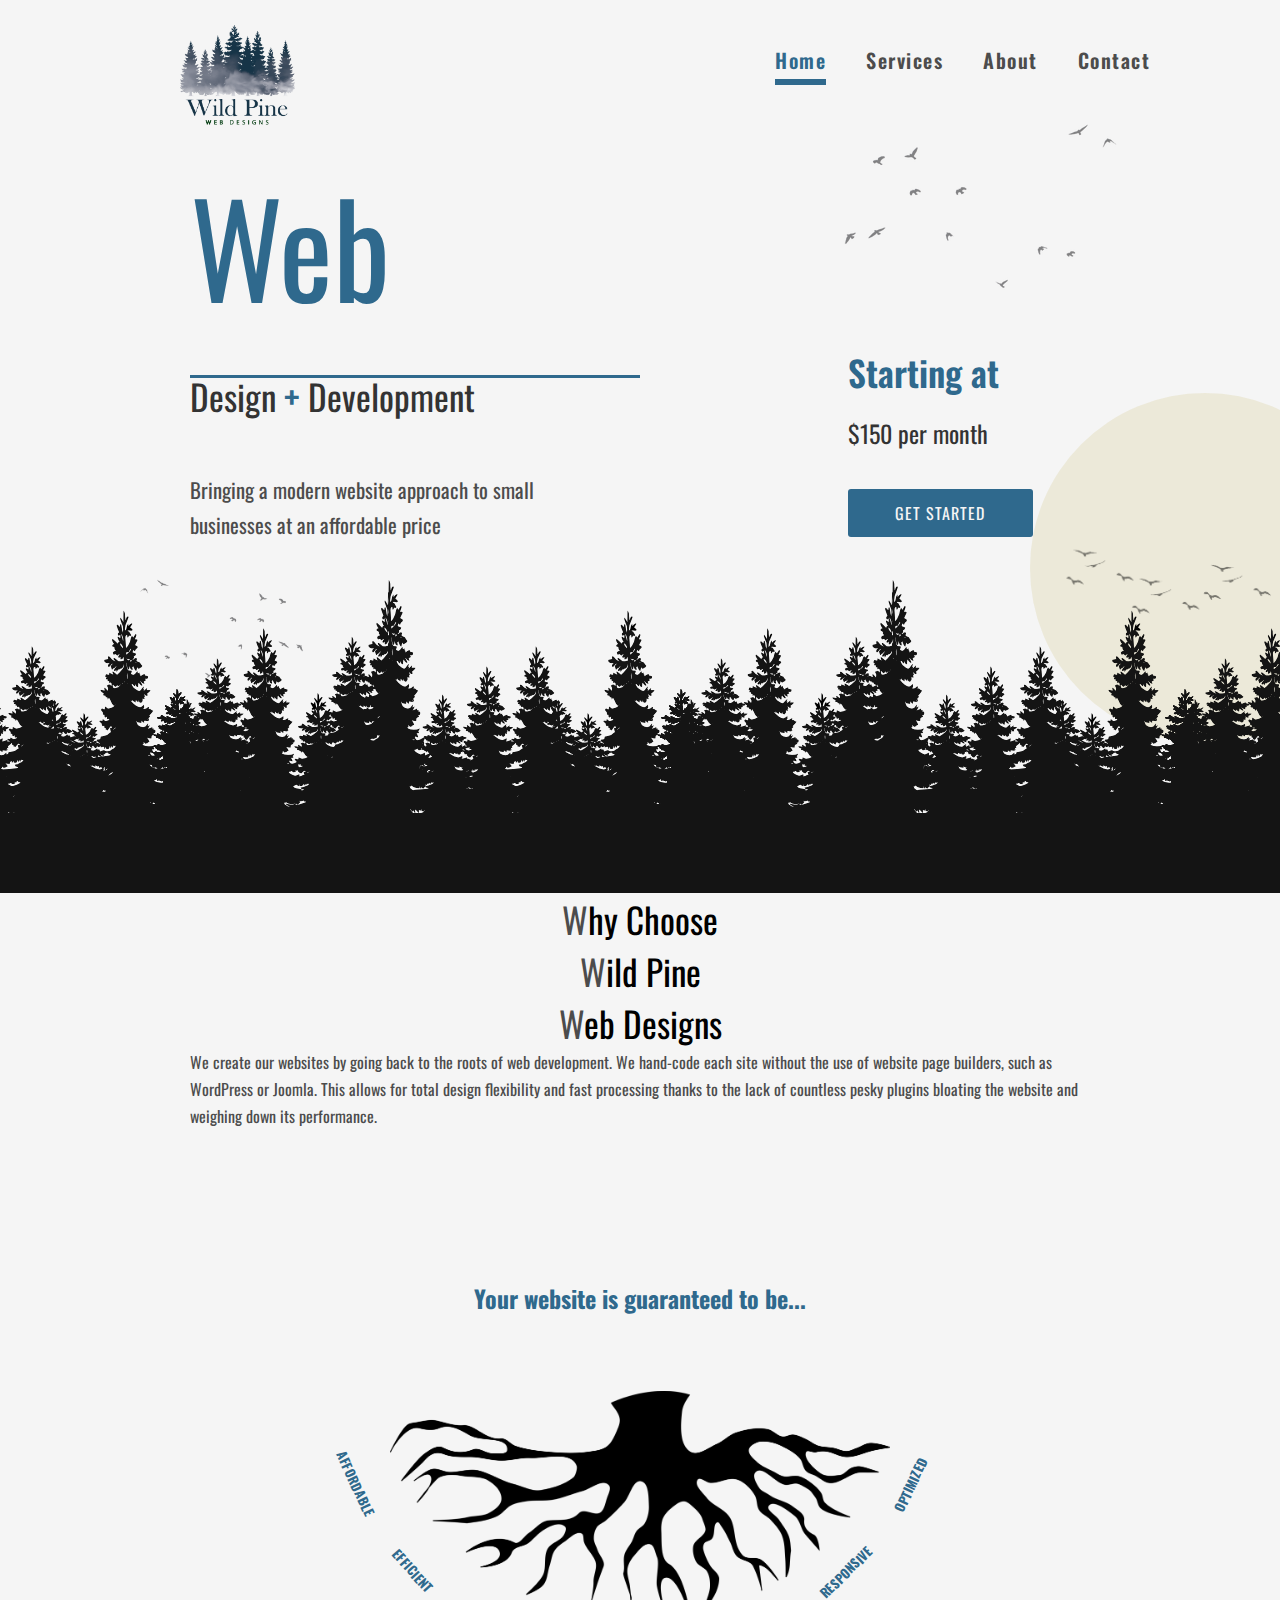
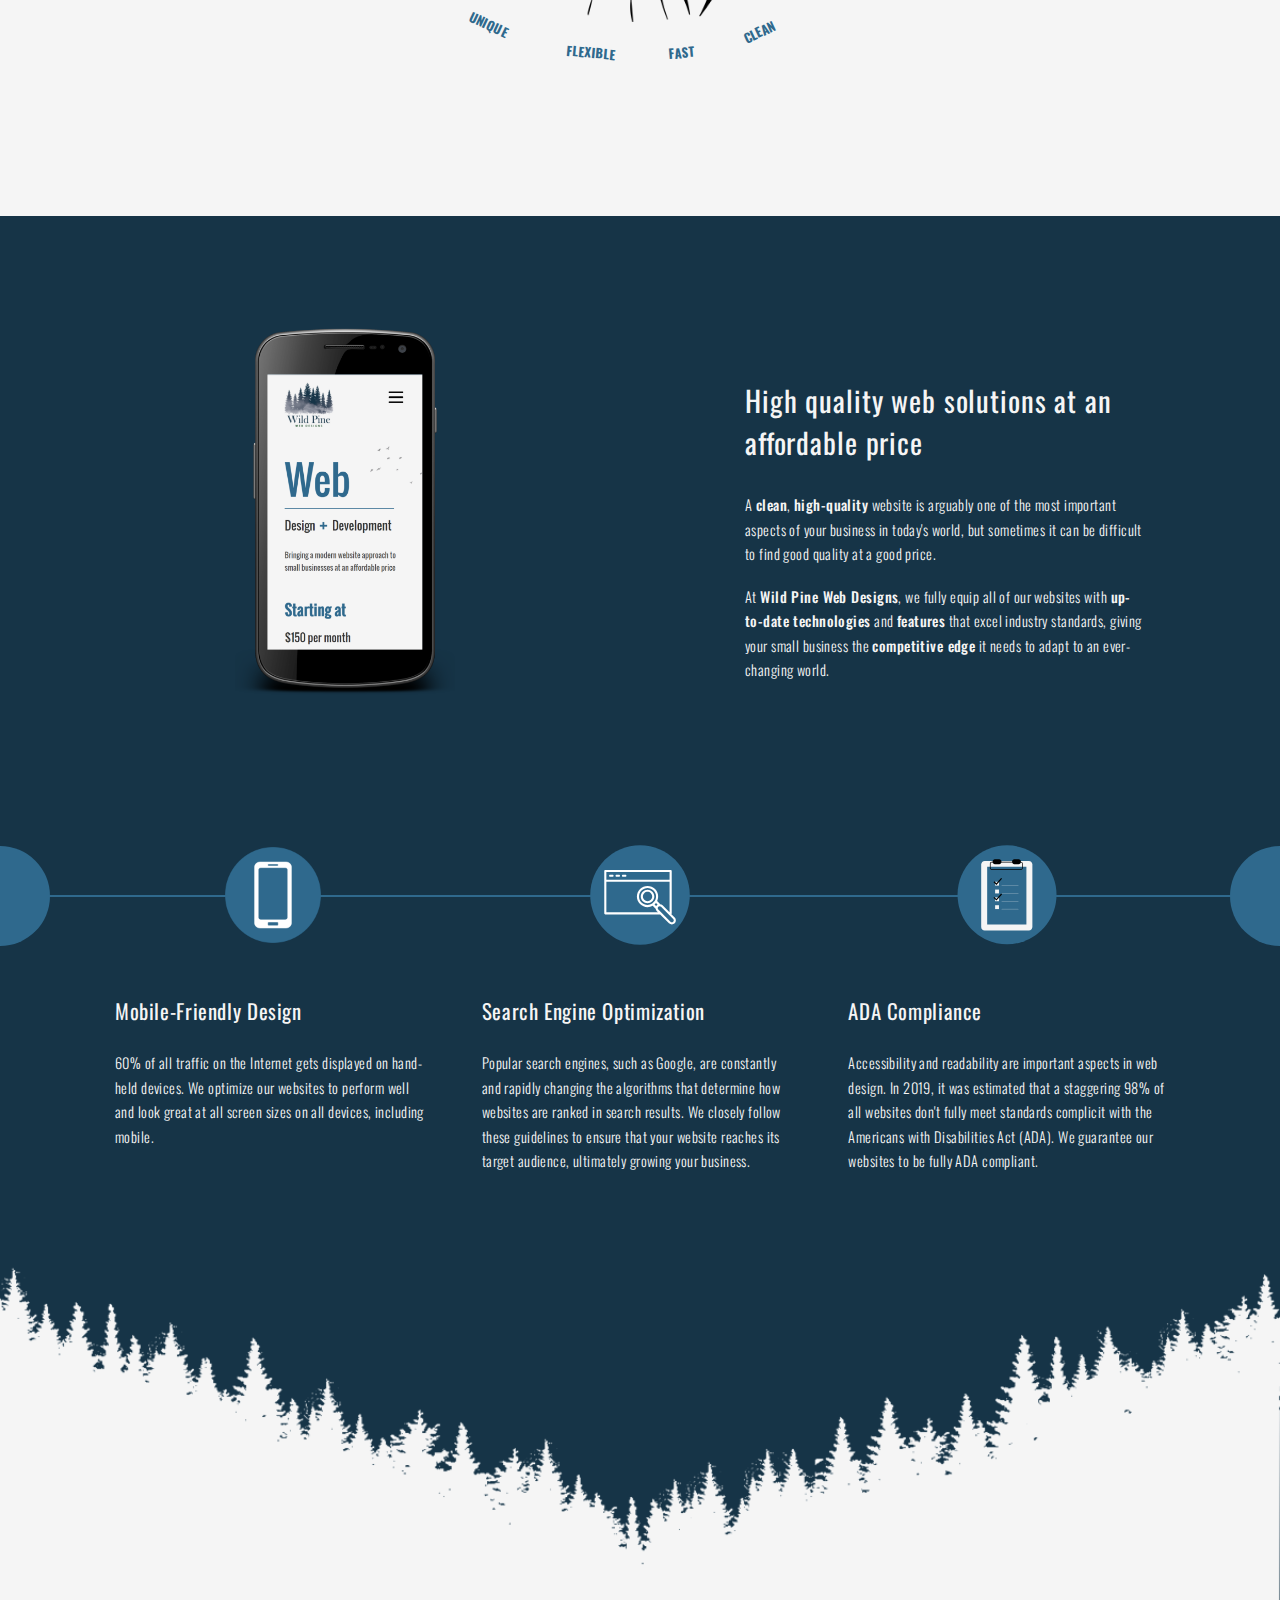
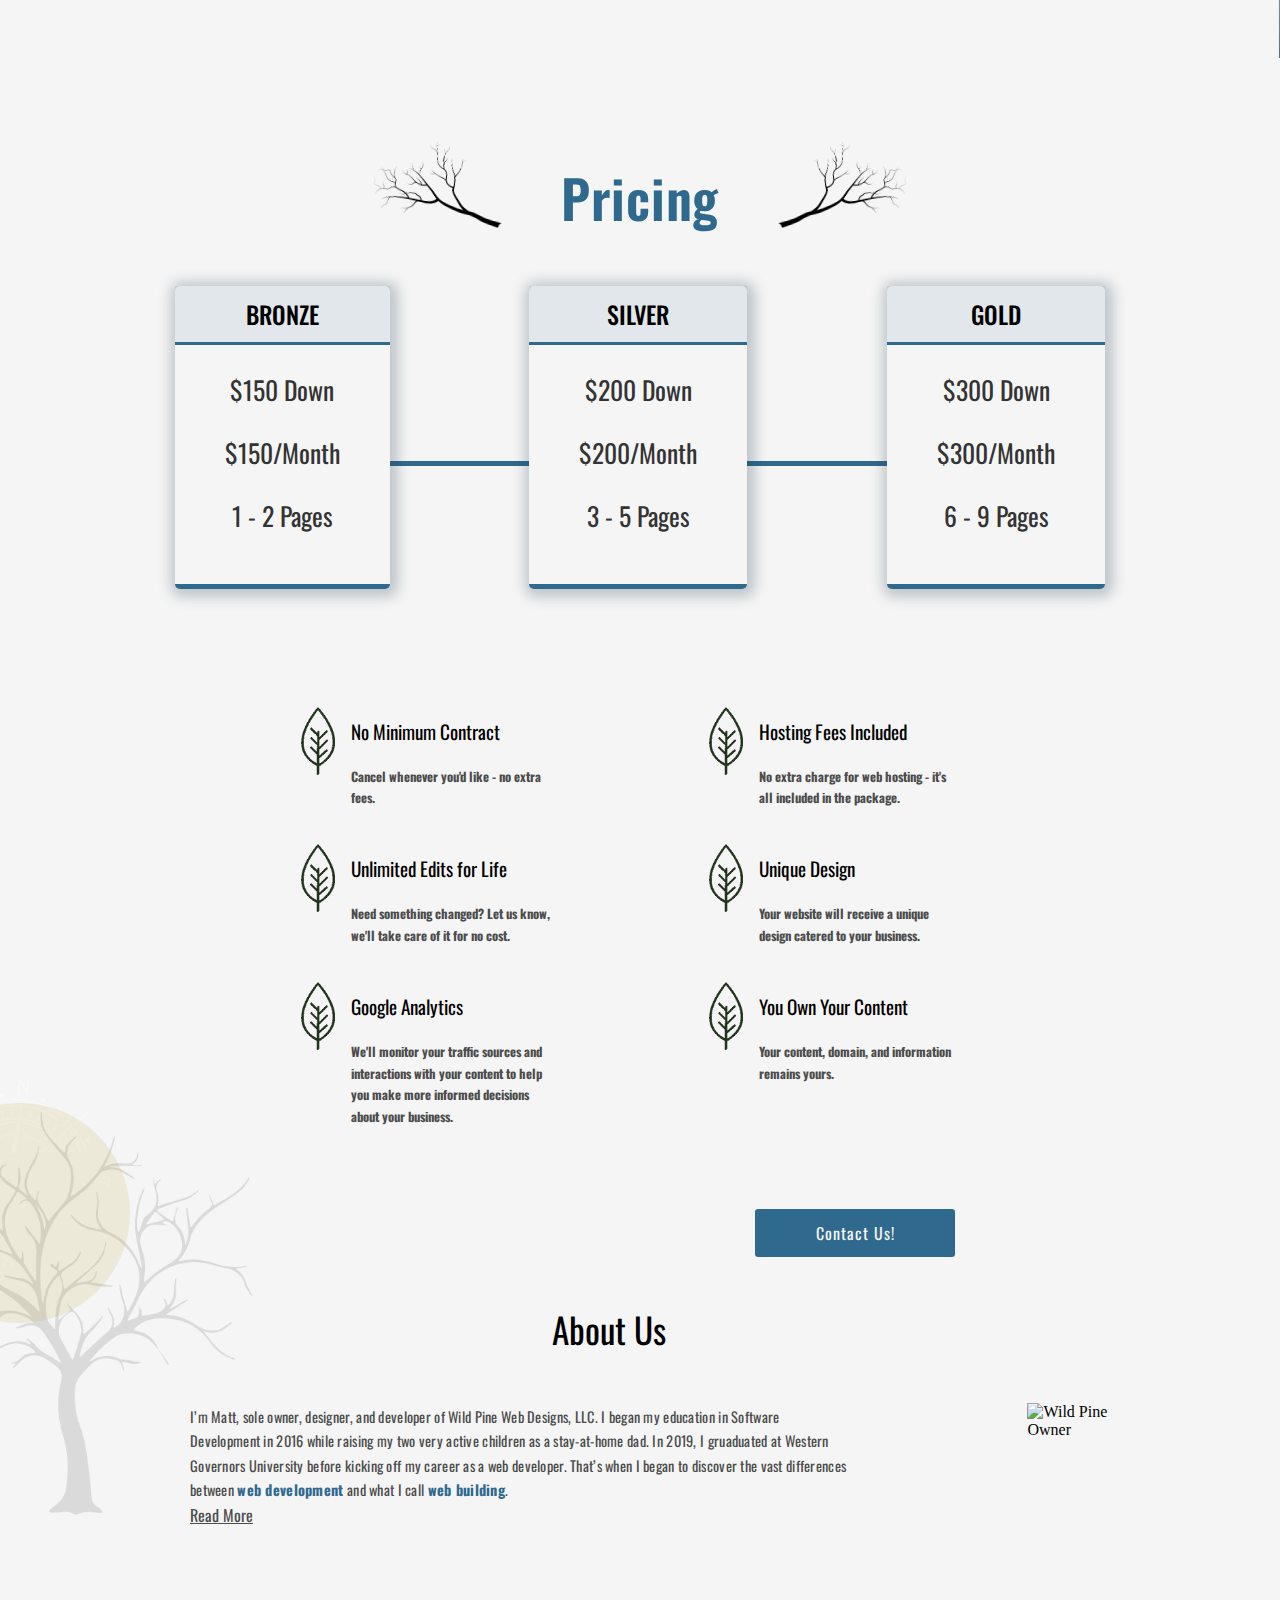
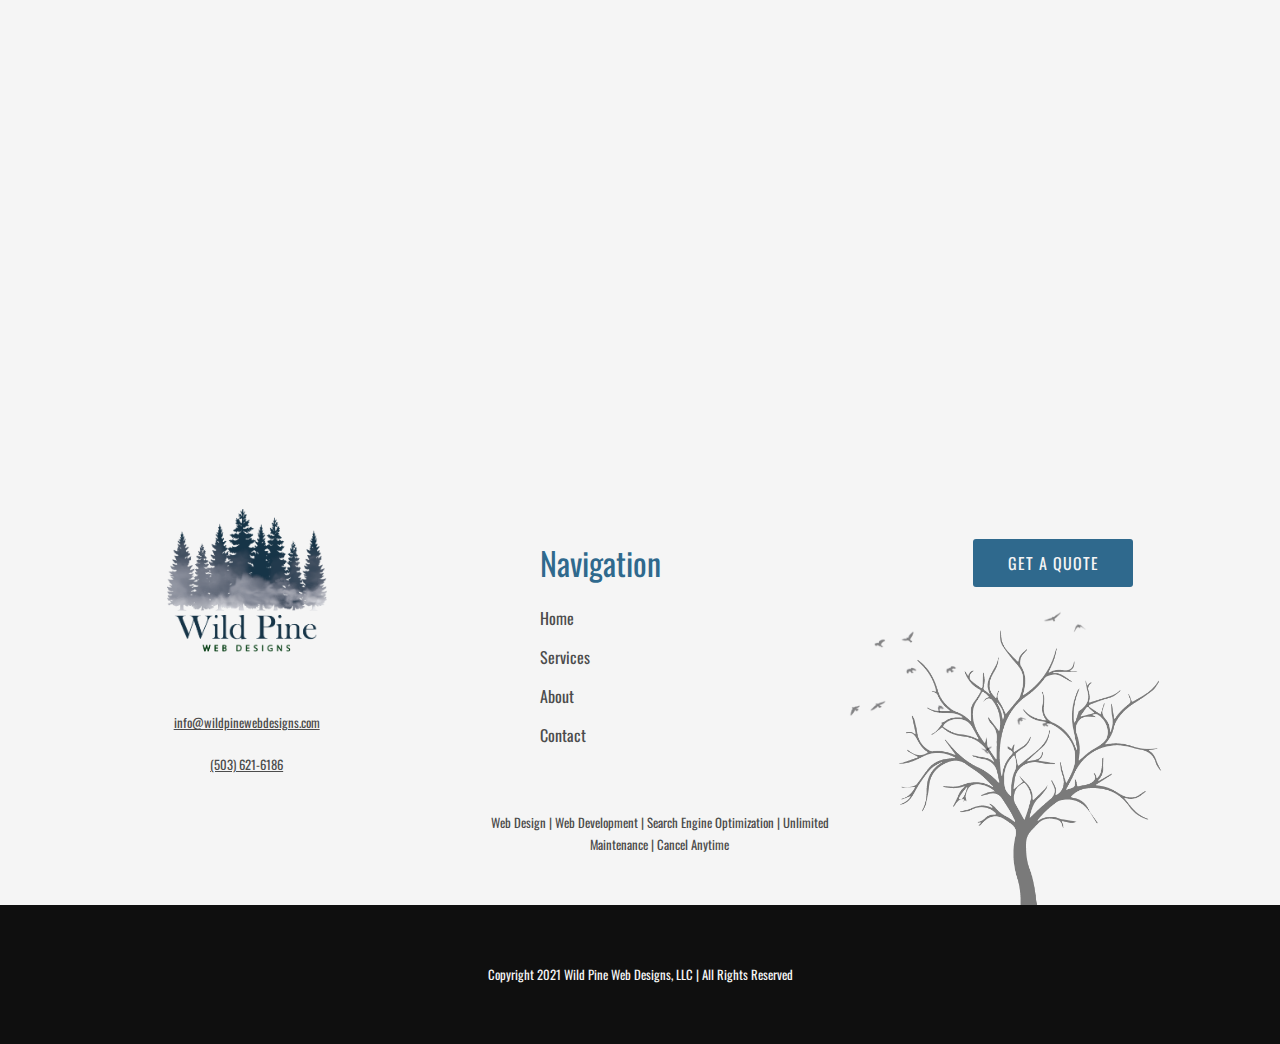
==== commit 8cb43e00: "Add files via upload" ====
--- a/index.html
+++ b/index.html
@@ -36,7 +36,7 @@
     <script defer src="https://ajax.googleapis.com/ajax/libs/jquery/3.4.1/jquery.min.js"></script>
 
 
-    <title></title>
+    <title>Web Design and Web Development for Small Businesses | Wild Pine Web Designs, LLC</title>
 
 </head>
 
@@ -49,7 +49,7 @@
             <!-- Mobile Navbar -->
             <div class="mobile-wrapper">
                 <div class="mobile-nav container">
-                    <img src="/Images/Wild Pine logo.png" alt="Wild Pine Logo" height="80">
+                    <img src="/Images/Wild Pine logo.png" alt="" height="80">
                     <!-- Hamburger Menu -->
                     <button aria-label="Open Menu" id="menu-button" class="hamburger hamburger--spring" onclick="toggleNav()" type="button">
                         <span aria-hidden="true" class="hamburger-box">
@@ -66,12 +66,12 @@
             <!-- Desktop Navbar -->
             <div class="navbar-menu">
                 <img src="/Images/Wild Pine logo.png" alt="" height="80">
-                <div id="side-menu" class=" side-nav">
+                <div id="side-menu" class="side-nav">
                     <ul id="on-top" class="navbar-links">
-                        <li class="nav-li"><a class="active-menu" href="index.html">Home</a></li>
-                        <li class="nav-li"><a href="#about">About</a></li>
+                        <li class="nav-li"><a class="active-menu" href="/">Home</a></li>
                         <li class="nav-li"><a href="#pricing">Services</a></li>
-                        <li class="nav-li"><a href="html/contact.html">Contact</a></li>
+                        <li class="nav-li"><a href="/html/about.html">About</a></li>
+                        <li class="nav-li"><a href="/html/contact.html">Contact</a></li>
                     </ul>
                 </div>
             </div>
@@ -94,25 +94,29 @@
                 <div class="hero-right">
                     <h3>Starting at</h3>
                     <p>$150 per month</p>
-                    <a class="button" href="">GET STARTED</a>
+                    <a class="button" href="/html/contact.html">GET STARTED</a>
                 </div>
             </div>
             <div id="dark-pines"></div>
         </section>
 
         <!-- ============================================ -->
-        <!--                    About                     -->
-        <!-- ============================================ -->
-
-        <section id="about">
-            <div class="container">
-                <img src="Images\Laptop w Logo.png" alt="">
-                <div class="about-title">
-                    <h3><span>W</span>hy Choose</h3>
-                    <h3><span>W</span>ild Pine</h3>
-                    <h3><span>W</span>eb Designs</h3>
+        <!--                 Why Choose Us                -->
+        <!-- ============================================ -->
+
+        <section id="why-choose">
+            <div class="container">
+                <div class="why-choose-title">
+                    <div class="why-choose-top">
+                        <div aria-hidden="true" class="laptop-container"></div>
+                        <div class="w-title">
+                            <h3><span>W</span>hy Choose</h3>
+                            <h3><span>W</span>ild Pine</h3>
+                            <h3><span>W</span>eb Designs</h3>
+                        </div>
+                    </div>
                     <p>
-                        We create our websites by going back to the <span>roots</span> of web development. We <span>hand-code</span> each site without the use of website page builders, such as WordPress...<br>
+                        We create our websites by going back to the <span>roots</span> of web development. We <span>hand-code</span> each site without the use of website page builders, such as WordPress or Joomla.
                         This allows for total <span>design flexibility</span> and <span>fast processing</span> thanks to the lack of countless pesky plugins bloating the website and weighing down its performance.
                     </p>    
                 </div>
@@ -187,25 +191,25 @@
                 <h2>Pricing</h2>
                 <div class="price-group">
                     <div class="price">
-                        <h3>Small</h3>
+                        <h3 class="bronze">Bronze</h3>
                         <h4>$150 Down</h4>
                         <h4>$150/Month</h4>
                         <h4>1 - 2 Pages</h4>
                     </div>
                     <div class="price">
-                        <h3>Standard</h3>
+                        <h3 class="silver">Silver</h3>
                         <h4>$200 Down</h4>
                         <h4>$200/Month</h4>
                         <h4>3 - 5 Pages</h4>
                     </div>
                     <div class="price">
-                        <h3>Large</h3>
+                        <h3 class="gold">Gold</h3>
                         <h4>$300 Down</h4>
                         <h4>$300/Month</h4>
                         <h4>6 - 9 Pages</h4>
                     </div>
                 </div>
-                <a href="" class="button">Contact Us!</a>
+                <a href="/html/contact.html" class="button">Contact Us!</a>
                 <ul>
                     <li>
                         <h3>No Minimum Contract</h3>
@@ -236,7 +240,26 @@
         </section>
 
         <!-- ============================================ -->
-        <!--                    Footer                   -->
+        <!--                    About                     -->
+        <!-- ============================================ -->
+
+        <section id="about">
+            <div class="container">
+                <img src="/Images/head shot.jpg" alt="Wild Pine Owner">
+                <div>
+                    <h2>About Us</h2>
+                    <p>
+                        I’m Matt, sole owner, designer, and developer of Wild Pine Web Designs, LLC. I began my education in Software Development in 2016 while raising my two very active children as a stay-at-home dad. In 2019, I gruaduated at Western Governors University before kicking off my career as a web developer. That’s when I began to discover the vast differences between <span class="blue">web development</span> and what I call <span class="blue">web building</span>.
+                    </p>
+                    <a href="/html/about.html">Read More</a>
+                </div>
+            </div>
+        </section>
+
+    </main>
+
+        <!-- ============================================ -->
+        <!--                    Footer                    -->
         <!-- ============================================ -->
 
         <div class="footer-img"></div>
@@ -251,18 +274,17 @@
                     <div class=footer-nav>
                         <h3>Navigation</h3>
                         <a href="#">Home</a>
-                        <a href="#about">About</a>
                         <a href="#pricing">Services</a>
-                        <a href="html/contact.html">Contact</a>
+                        <a href="/html/about.html">About</a>
+                        <a href="/html/contact.html">Contact</a>
                     </div>
                     <p>Web Design | Web Development | Search Engine Optimization | Unlimited Maintenance | Cancel Anytime</p>
                 </div>
-                <a href="" class="button">Get A Quote</a>
-            </div>
-            <span>Copyright 2021 Wild Pine Web Designs | All Rights Reserved</span>
-        </section>
-
-    </main>
+                <a href="/html/contact.html" class="button">Get A Quote</a>
+            </div>
+            <span>Copyright 2021 Wild Pine Web Designs, LLC | All Rights Reserved</span>
+        </section>
+
 
     <script>
         var ba = ["MSIE", "Trident", "Edge"];
@@ -275,7 +297,7 @@
         }
         if (b == "MSIE" || b == "Trident" || b == "Edge") {
             b = "Internet Explorer";
-            alert("You are using the " + b + " browser and this browser is incompatible with this website and many others.  Please open this page in a different browser, either Chrome or Firefox.  Thank you!");
+            alert("You are using the " + b + " browser which is incompatible with this website and many others.  Please open this page in a different browser, such as Chrome or Firefox.  Thank you!");
         }
     </script>
 
--- a/css/styles.css
+++ b/css/styles.css
@@ -749,7 +749,6 @@
     margin-bottom: 90px;
     padding-left: 70px;
     max-width: 350px;
-    z-index: 1;
 }
 
 .roots ul li {
@@ -763,14 +762,14 @@
 .roots ul li::before {
     content: "";
     position: absolute;
-    display: block;
-    height: 12px;
+    height: 24px;
     width: 12px;
-    background-color: var(--primary);
-    border-radius: 50%;
+    background-image: url("../Images/leaf outline - green.png");
+    background-repeat: no-repeat;
+    background-position: center;
+    background-size: 100%;
     left: -20px;
-    top: 6px;
-    z-index: 5;
+    top: 0;
 }
 
 /* Landscape Mobile */
@@ -1674,4 +1673,4 @@
 /* Normal Desktop */
 @media only screen and (min-width: 1300px) {
 
-}+}
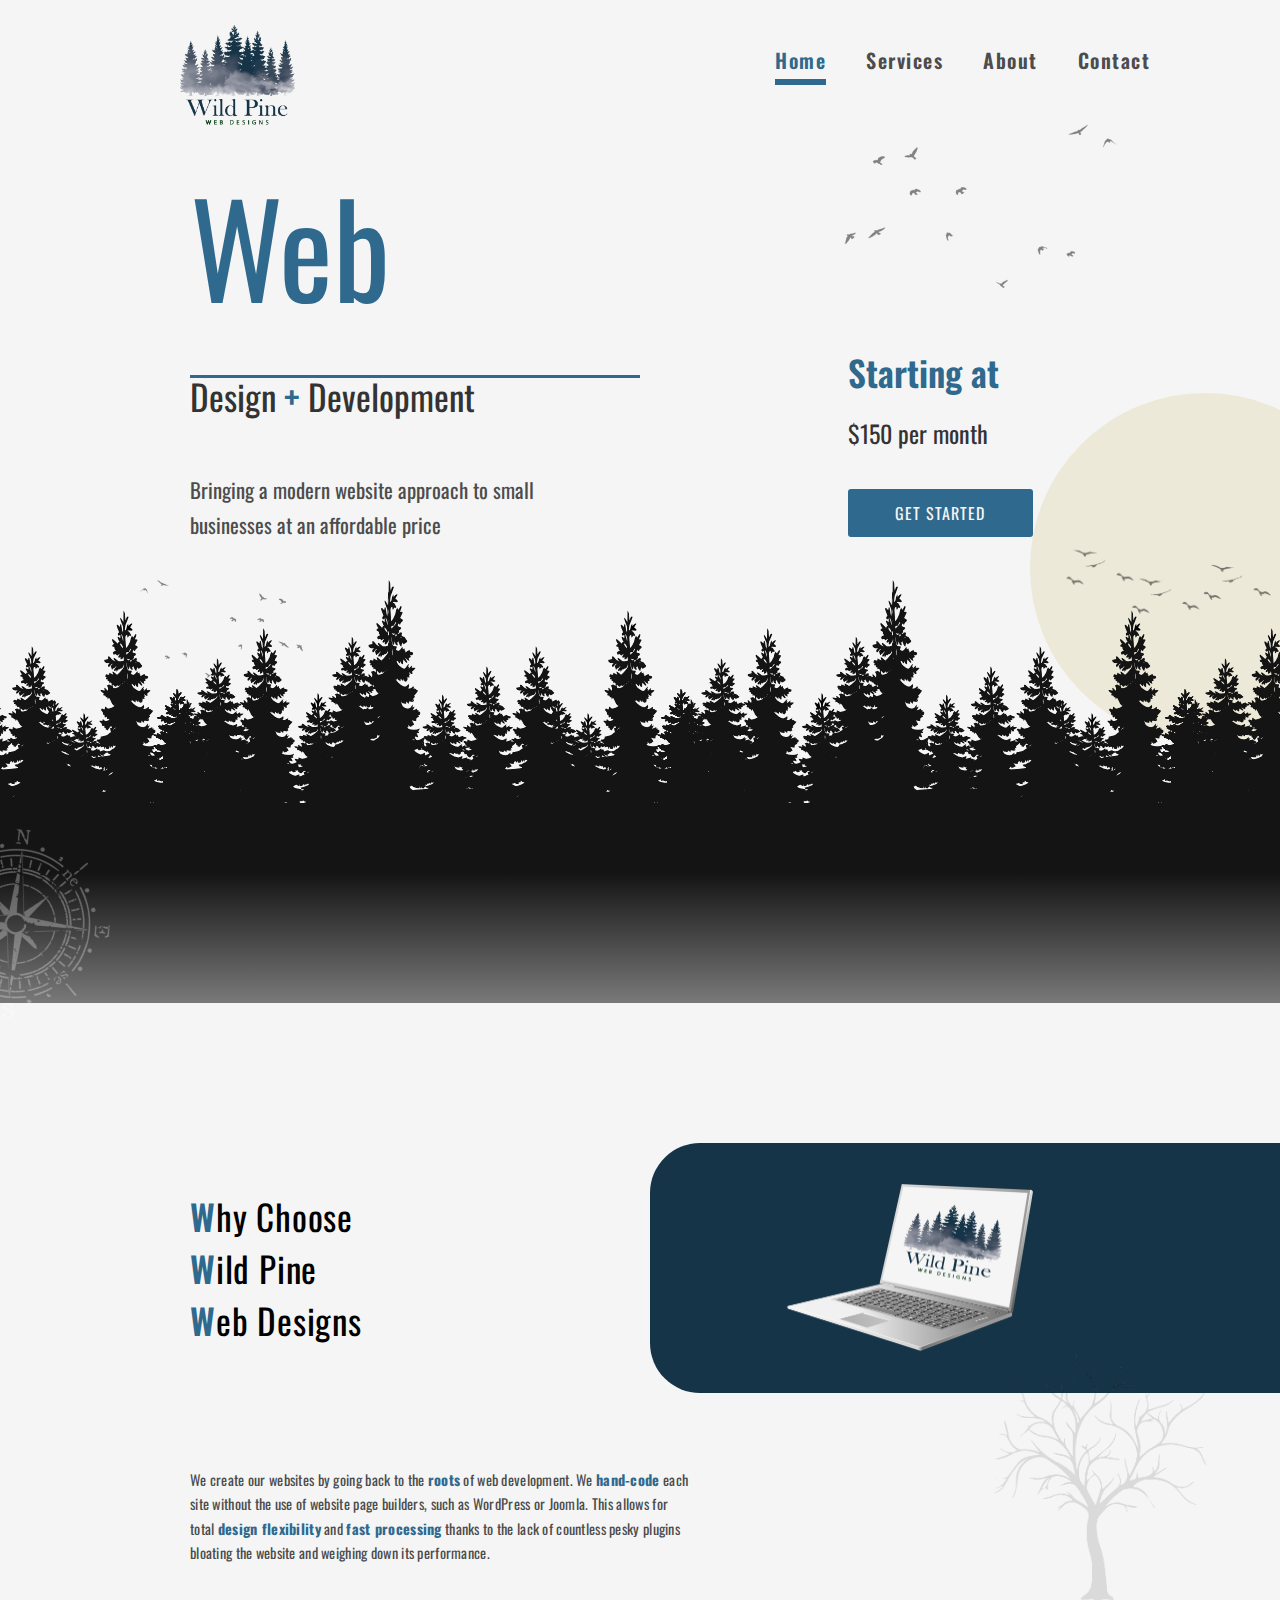
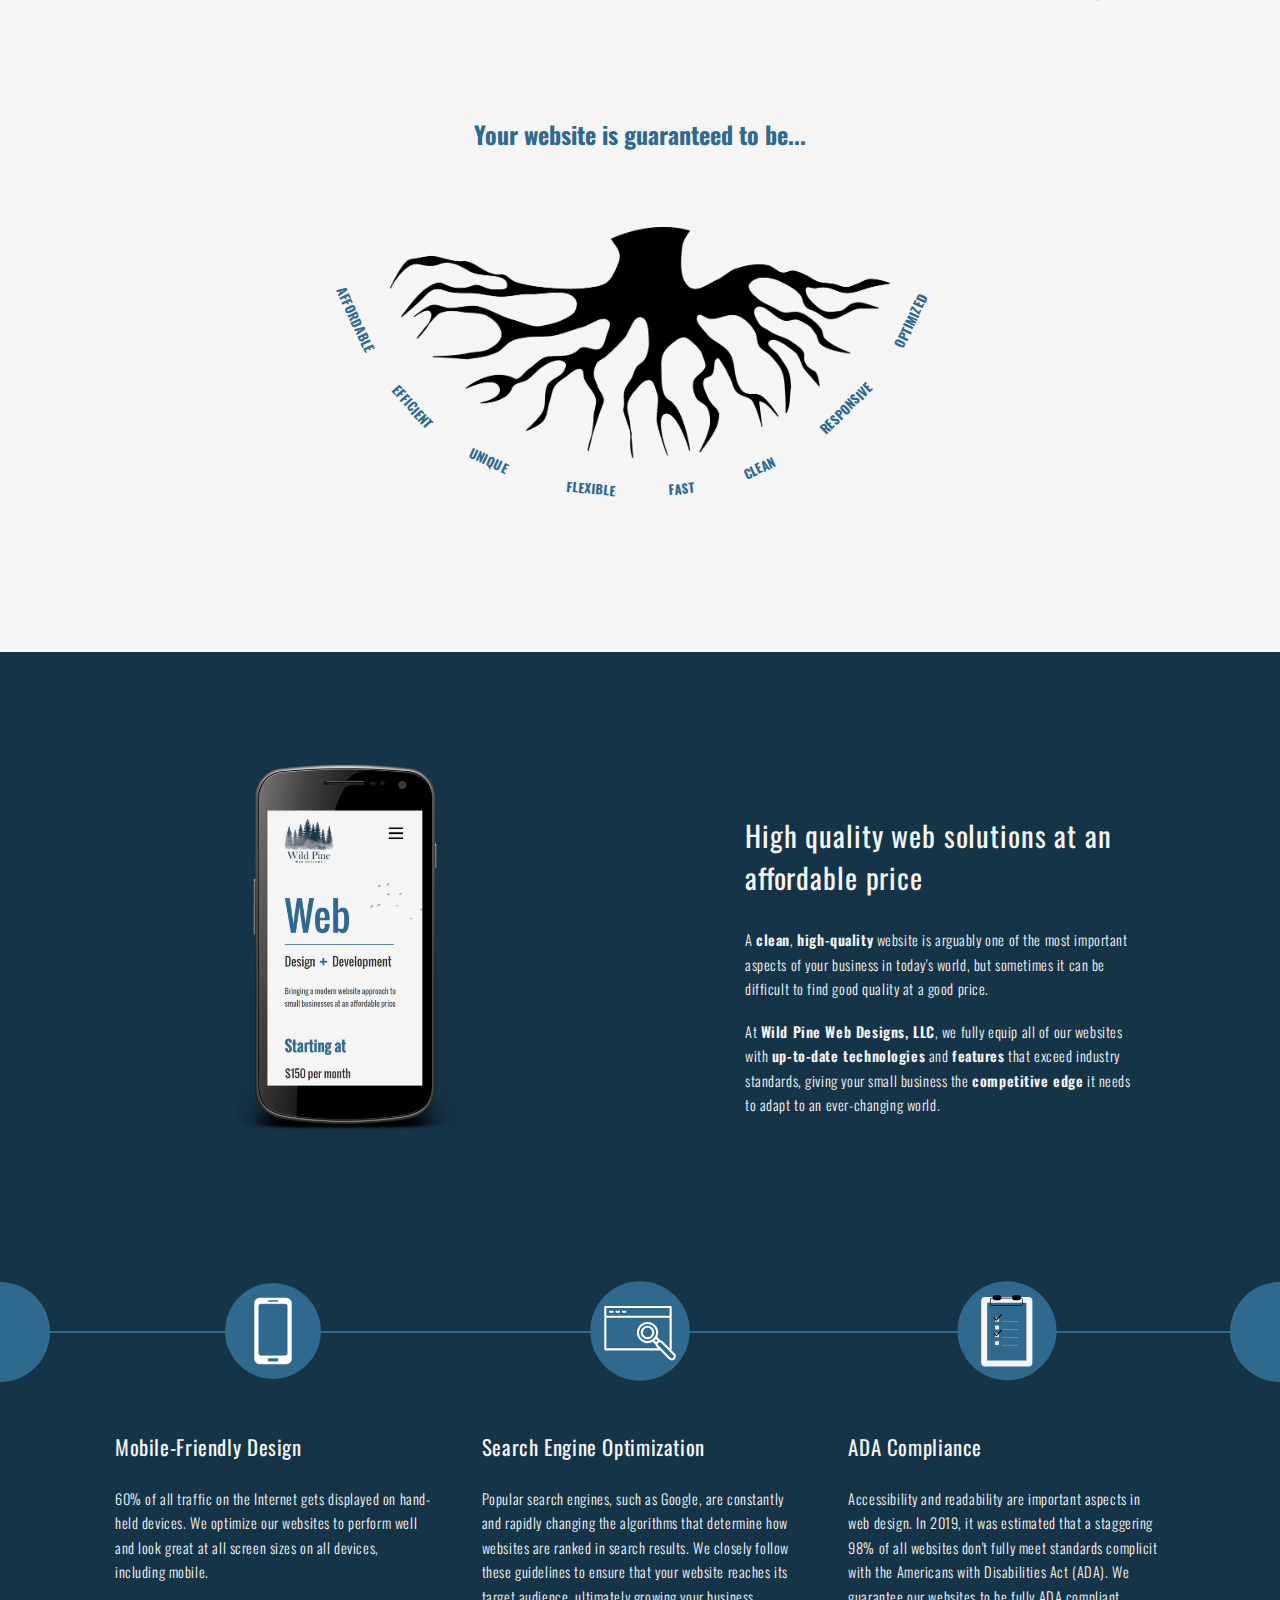
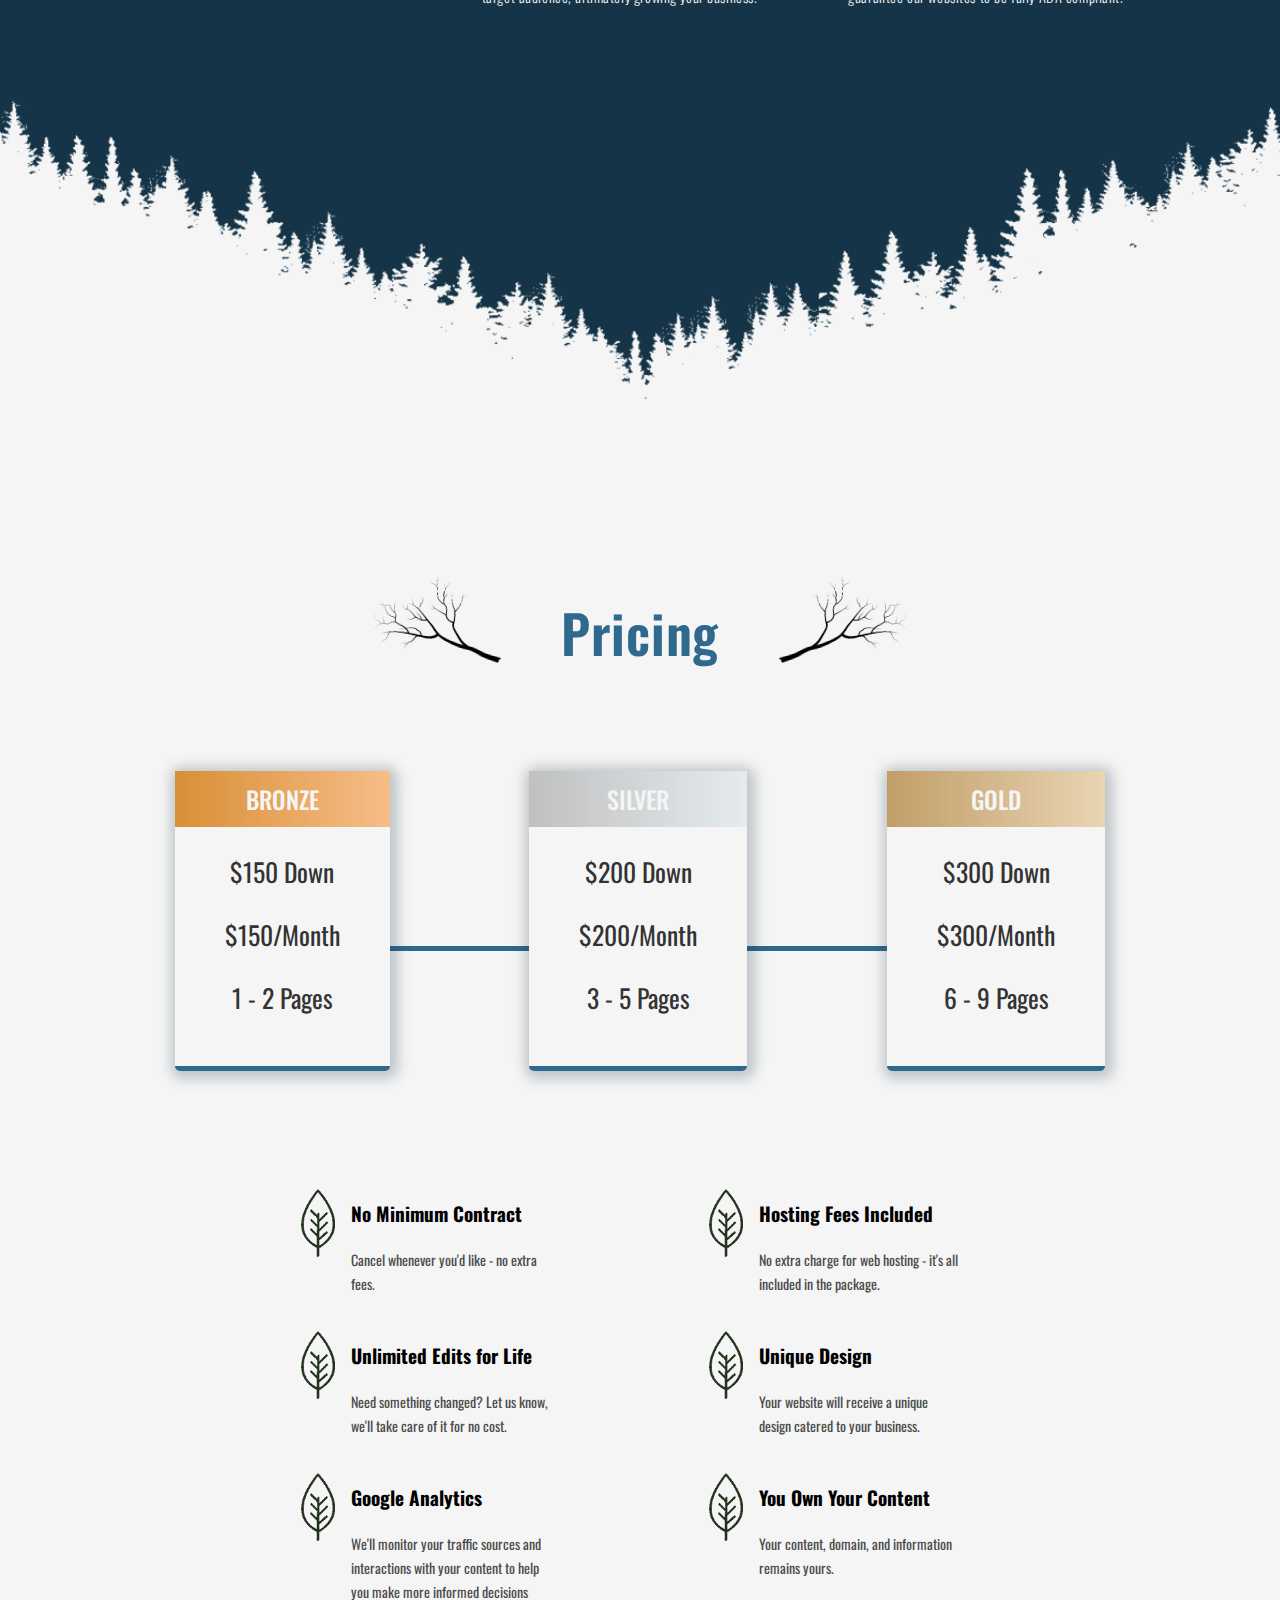
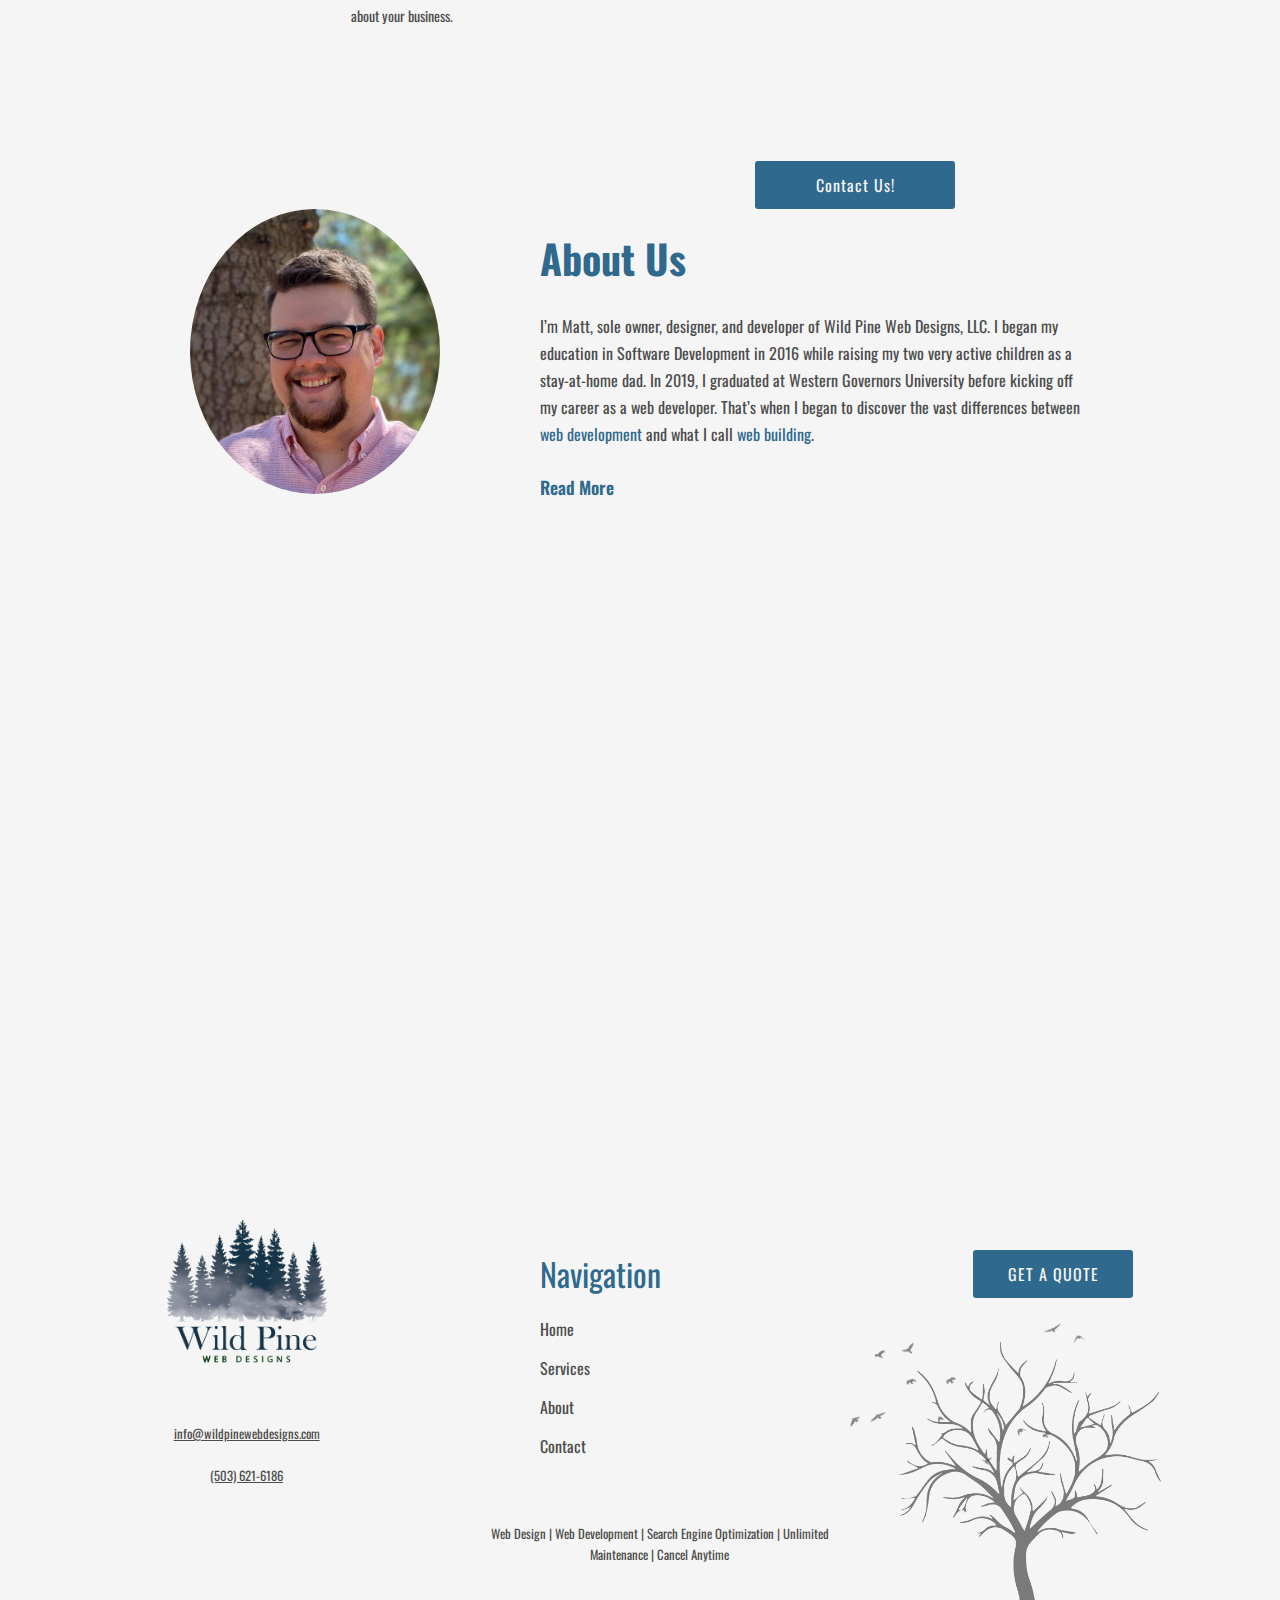
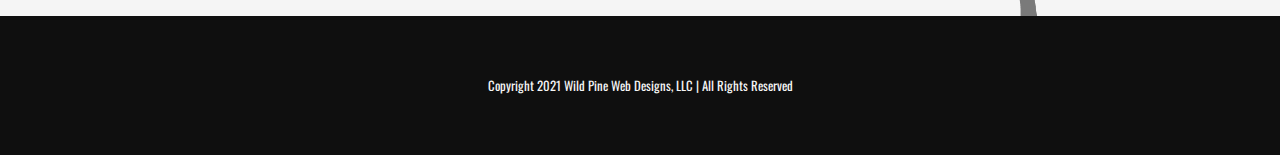
==== commit a49bd8ec: "Fixed typos" ====
--- a/index.html
+++ b/index.html
@@ -158,7 +158,7 @@
                         <h2>High quality web solutions at an affordable price</h2>
                         <p>A <span>clean</span>, <span>high-quality</span> website is arguably one of the most important aspects of your business in today's world, but sometimes it can be difficult to find good quality at a good price.</p>
                         <br>
-                        <p>At <span>Wild Pine Web Designs</span>, we fully equip all of our websites with <span>up-to-date technologies</span> and <span>features</span> that excel industry standards, giving your small business the <span>competitive edge</span> it needs to adapt to an ever-changing world.</p>
+                        <p>At <span>Wild Pine Web Designs, LLC</span>, we fully equip all of our websites with <span>up-to-date technologies</span> and <span>features</span> that exceed industry standards, giving your small business the <span>competitive edge</span> it needs to adapt to an ever-changing world.</p>
                     </div>
                 </div>
                 <div class="bottom-section">
@@ -249,7 +249,7 @@
                 <div>
                     <h2>About Us</h2>
                     <p>
-                        I’m Matt, sole owner, designer, and developer of Wild Pine Web Designs, LLC. I began my education in Software Development in 2016 while raising my two very active children as a stay-at-home dad. In 2019, I gruaduated at Western Governors University before kicking off my career as a web developer. That’s when I began to discover the vast differences between <span class="blue">web development</span> and what I call <span class="blue">web building</span>.
+                        I’m Matt, sole owner, designer, and developer of Wild Pine Web Designs, LLC. I began my education in Software Development in 2016 while raising my two very active children as a stay-at-home dad. In 2019, I graduated at Western Governors University before kicking off my career as a web developer. That’s when I began to discover the vast differences between <span class="blue">web development</span> and what I call <span class="blue">web building</span>.
                     </p>
                     <a href="/html/about.html">Read More</a>
                 </div>
--- a/css/styles.css
+++ b/css/styles.css
@@ -15,10 +15,13 @@
     display: block;
     position: absolute;
     width: 100%;
-    height: 80px;
-    background: #141414; 
-    background-size: 100%;
-    bottom: 0;
+    height: 200px;
+    background-size: 100%;
+    bottom: -110px;
+    background: #141414;
+    background: -moz-linear-gradient(top, #141414 35%, whitesmoke 180%);
+    background: -webkit-linear-gradient(top, #141414 35%, whitesmoke 180%);
+    background: linear-gradient(to bottom, #141414 35%,whitesmoke 180%);
 }
 
 #hero::before {
@@ -420,52 +423,52 @@
 }
 
 /*-- -------------------------- -->
-<---           About            -->
+<---          Why Choose        -->
 <--- -------------------------- -*/
 
-#about {
+#why-choose {
     position: relative;
     width: 100%;
     height: auto;
-    margin-top: 150px;
+    margin-top: 250px;
     z-index: 1;
 }
-#about::before {
-    content: '';
-    display: block;
-    position: absolute;
-    width: 100px;
-    height: 100px;
-    background-color: whitesmoke;
-    background-size: 100%;
-    top: -150px;
-    left: 0;
-    overflow: hidden;
-}
-
-
-#about .container {
+
+#why-choose .container {
     display: -webkit-box;
     display: -ms-flexbox;
     display: flex;
     flex-direction: column;
     justify-content: left;
 }
-#about .container::before {
-    content: '';
-    display: block;
-    position: absolute;
+
+.laptop-container {
+    position: relative;
+    display: block;
     width: 1000px;
     height: 250px;
     background: var(--logo-color); 
     background-size: 100%;
     border-radius: 50px;
-    left: 34px;
-    top: -45px;
     overflow: hidden;
-    z-index: 1;
-}
-#about .container::after {
+    margin-bottom: 75px;
+}
+.laptop-container::after {
+    content: '';
+    display: block;
+    position: absolute;
+    width: 250px;
+    height: 250px;
+    background-image: url("../Images/Laptop w Logo.png");
+    background-repeat: no-repeat;
+    background-position: center;
+    background-size: 100%;
+    left: 13px;
+    top: 0;
+    overflow: hidden;
+}
+
+#why-choose .container::after {
     content: '';
     display: block;
     position: absolute;
@@ -477,7 +480,7 @@
     background-size: 100%;
     opacity: .3;
     left: -75px;
-    top: -220px;
+    top: -310px;
     overflow: hidden;
     -webkit-transform: rotate(-17deg);
     -moz-transform: rotate(-17deg);
@@ -487,16 +490,7 @@
     z-index: -1;
 }
 
-#about img {
-    margin-bottom: 100px;
-    width: 250px;
-    height: auto;
-    align-self: center;
-    margin-right: -20px;
-    z-index: 10;
-}
-
-.about-title {
+.why-choose-title {
     position: relative;
     display: -webkit-box;
     display: -ms-flexbox;
@@ -505,162 +499,110 @@
     letter-spacing: 0.05em;
 }
 
-.about-title h3 {
+.why-choose-title h3 {
     text-align: left;
 }
 
-#about h3 span {
+#why-choose h3 span {
     color: var(--primary);
-    font-weight: bold;
-}
-
-#about p {
+    font-weight: 600;
+}
+
+#why-choose p {
     position: relative;
     padding-top: 25px;
     font-size: 0.9em;
     letter-spacing: 0.02em;
 }
 
-#about p span {
+#why-choose p span {
     color: var(--primary);
     font-weight: bold;
 }
 
-#about p::before {
-    content: '';
-    display: block;
-    position: absolute;
-    width: 260px;
-    height: 260px;
-    background-image: url("../Images/tree accent.png");
-    background-repeat: no-repeat;
-    background-position: center;
-    background-size: 100%;
-    opacity: .11;
-    right: -110px;
-    bottom: -100px;
-    overflow: hidden;
-}
-
-#about p::after {
-    content: '';
-    display: block;
-    position: absolute;
-    width: 110px;
-    height: 110px;
-    background: rgba(188, 167, 58);
-    background-size: 100%;
-    opacity: .15;
-    border-radius: 50%;
-    bottom: 20px;
-    right: -70px;
-    overflow: hidden;
-}
-
-#about h1 {
+#why-choose h1 {
     margin: 200px 0;
 }
 
+/* Mobile L */
+@media only screen and (min-width: 425px) {
+
+    .laptop-container::after {
+        left: 80px;
+    }
+
+}
+
 /* Landscape Mobile */
-@media only screen and (min-width: 568px) {
-
-    #about p {
-        padding-right: 100px;
-        padding-top: 50px;
-    }
-
-}
-
-/* Tablet */
-@media only screen and (min-width: 768px) {
-
-    #about .container::before {
-        width: 1000px;
-        height: 250px;
-        left: -520px;
-        top: -45px;
-    }
-    
-    #about img {
-        margin-bottom: 100px;
-        width: 250px;
-        align-self: flex-start;
-        margin-right: -20px;
-    }
-
-    #about p {
-        padding-right: 50%;
-    }
-
-    #about p::before {
-        width: 420px;
-        height: 420px;
-        right: -110px;
-        bottom: -20px;
-    }
-    
-    #about p::after {
-        width: 220px;
-        height: 220px;
-        bottom: 180px;
-        right: -70px;
-    }
-
-}
-
-/* Small Desktop */
-@media only screen and (min-width: 1024px) {
-
-    #about .container {
+@media only screen and (min-width: 587px) {
+
+    .why-choose-top {
+        display: -webkit-box;
+        display: -ms-flexbox;
+        display: flex;
         flex-direction: row-reverse;
-        justify-content: left;
-    }
-
-    #about .container::before {
-        content: none;
-    }
-
-    .about-title {
-        padding-left: 100px;
-    }
-
-    #about p {
-        padding-right: 180px;
-    }
-
-    #about p::before {
-        width: 420px;
-        height: 420px;
-        left: -320px;
-        bottom: -20px;
-    }
-    
-    #about p::after {
-        width: 220px;
-        height: 220px;
-        bottom: 180px;
-        left: -280px;
-    }
-
-    #about img {
-        margin-top: 100px;
-        width: 350px;
-        margin-right: -60px;
-    }
-
-    .about-title::after {
+        justify-content: flex-end;
+    }
+
+    .laptop-container {
+        width: 100%;
+        margin-right: -750px;
+        margin-bottom: 0;
+        margin-left: 50px;
+    }
+    .laptop-container::after {
+        left: 10%;
+    }
+
+    .w-title {
+        align-self: center;
+    }
+
+    #why-choose p {
+        max-width: 500px;
+        padding-top: 75px;
+    }
+
+    .why-choose-title::after {
         content: '';
         display: block;
         position: absolute;
-        width: 2000px;
-        height: 350px;
-        background: var(--logo-color); 
+        width: 260px;
+        height: 260px;
+        background-image: url("../Images/tree accent.png");
+        background-repeat: no-repeat;
+        background-position: center;
         background-size: 100%;
-        border-radius: 50px;
-        left: 550px;
-        top: 40px;
+        opacity: .11;
+        right: -140px;
+        bottom: -40px;
         overflow: hidden;
-        z-index: 1;
+    }
+
+}
+
+/* Tablet */
+@media only screen and (min-width: 768px) {
+
+    .laptop-container {
+        margin-left: 100px;
+    }
+    .laptop-container::after {
+        left: 15%;
+    }
+
+}
+
+/* Small Desktop */
+@media only screen and (min-width: 1024px) {
+
+    .why-choose-top {
+        justify-content: space-between;
+    }
+
+    .laptop-container {
+        margin-left: 0;
+        margin-right: -460px;
     }
 
 }
@@ -668,39 +610,31 @@
 /* Normal Desktop */
 @media only screen and (min-width: 1300px) {
 
-    .about-title h3 {
+    .why-choose-title h3 {
         font-size: 3em;
     }
 
-    #about p {
+    .laptop-container {
+        height: 350px;
+        margin-right: -280px;
+        width: 60%;
+    }
+    .laptop-container::after {
+        width: 350px;
+        height: 350px;
+    }
+
+    #why-choose p {
         padding-top: 75px;
         font-size: 1em;
         letter-spacing: 0.03em;
     }
-    #about p::before {
-        width: 520px;
-        height: 520px;
-        left: -520px;
-        bottom: -20px;
-    }
-    #about p::after {
+
+    .why-choose-title::after {
         width: 350px;
         height: 350px;
-        bottom: 260px;
-        left: -530px;
-    }
-
-    #about img {
-        margin-top: 155px;
-        width: 450px;
-        margin-right: -200px;
-    }
-
-    .about-title::after {
-        width: 2000px;
-        height: 400px;
-        left: 600px;
-        top: 100px;
+        left: -360px;
+        bottom: 0;
     }
 
 }
@@ -918,11 +852,12 @@
     font-size: .9em;
     font-weight: 300;
     max-width: 500px;
+    letter-spacing: .04em;
 }
 
 #perks p span {
     color: whitesmoke;
-    font-weight: 500;
+    font-weight: 600;
 }
 
 .top-section {
@@ -1094,7 +1029,7 @@
 
 #white-pines {
     position: absolute;
-    width: 100%;
+    width: 100.5%;
     bottom: -1px;
 }
 
@@ -1217,11 +1152,12 @@
 
 
 /*-- -------------------------- -->
-<---           Pricing            -->
+<---           Pricing          -->
 <--- -------------------------- -*/
 
 #pricing {
-    margin-top: 100px;
+    margin-top: 50px;
+    padding-top: 50px;
 }
 
 #pricing .container {
@@ -1236,7 +1172,7 @@
     font-size: 2.3em;
     font-weight: 600;
     color: var(--primary);
-    margin-bottom: 50px;
+    margin-bottom: 75px;
     margin-left: auto;
     margin-right: auto;
     max-width: 200px;
@@ -1306,10 +1242,28 @@
     padding: 10px 0;
     font-size: 1.5em;
     font-weight: 500;
-    border-bottom: 3px solid var(--primary);
-    color: #000;
-    background-color: rgb(47, 105, 141, .1);
+    color: whitesmoke;
     text-transform: uppercase;
+}
+
+.bronze {
+    background: #d88f36; /* Old browsers */
+    background: -moz-linear-gradient(left, #d88f36 0%, #f7bd88 100%);
+    background: -webkit-linear-gradient(left, #d88f36 0%,#f7bd88 100%);
+    background: linear-gradient(to right, #d88f36 0%,#f7bd88 100%);}
+
+.silver {
+    background: #e5ebee; /* Old browsers */
+    background: -moz-linear-gradient(left, #c0c0c0 0%, #e5ebee 100%);
+    background: -webkit-linear-gradient(left, #c0c0c0 0%, #e5ebee 100%);
+    background: linear-gradient(to right, #c0c0c0 0%, #e5ebee 100%);
+}
+
+.gold {
+    background: #f3e2c7; /* Old browsers */
+    background: -moz-linear-gradient(left, #f3e2c7 0%, #c19e67 0%, #e9d4b3 100%);
+    background: -webkit-linear-gradient(left, #f3e2c7 0%,#c19e67 0%,#e9d4b3 100%);
+    background: linear-gradient(to right, #f3e2c7 0%,#c19e67 0%,#e9d4b3 100%);
 }
 
 .price h4 {
@@ -1346,7 +1300,6 @@
 #pricing ul li {
     position: relative;
     list-style: none;
-    font-weight: bold;
     font-size: .8em;
     padding-bottom: 25px;
     text-align: left;
@@ -1369,6 +1322,11 @@
     padding: 20px 0;
     color: #000;
     text-align: left;
+    font-weight: bold;
+}
+
+#pricing p {
+    font-size: 1.1em;
 }
 
 /* Landscape Mobile */
@@ -1409,7 +1367,7 @@
 
     #pricing h2 {
         font-size: 3.3em;
-        margin-bottom: 50px;
+        margin-bottom: 100px;
         max-width: 300px;
         letter-spacing: .015em;
     }
@@ -1429,7 +1387,7 @@
     #pricing .button {
         width: 200px;
         margin-right: 0;
-        bottom: -550px;
+        bottom: -620px;
         right: 220px;
     }
 
@@ -1460,6 +1418,82 @@
 }
 
 
+/*-- -------------------------- -->
+<---            About           -->
+<--- -------------------------- -*/
+
+#about {
+    margin-bottom: 150px;
+}
+
+#about .container {
+    margin-top: 100px;
+    display: -webkit-box;
+    display: -ms-flexbox;
+    display: flex;
+    flex-direction: column;
+    align-items: center;
+    justify-content: center;
+    text-align: left;
+}
+
+#about img {
+    max-width: 250px;
+    border-radius: 50%;
+}
+
+#about h2 {
+    font-size: 2em;
+    font-weight: 700;
+    color: var(--primary);
+    padding: 25px 0;
+    text-align: left;
+}
+
+#about p {
+    max-width: 550px;
+    margin-bottom: 25px;
+}
+
+.blue {
+    color: var(--primary);
+}
+
+#about a {
+    text-decoration: none;
+    color: var(--primary);
+    font-weight: 600;
+}
+
+/* Landscape Mobile */
+@media only screen and (min-width: 568px) {
+
+}
+
+/* Tablet */
+@media only screen and (min-width: 768px) {
+
+}
+
+/* Small Desktop */
+@media only screen and (min-width: 1024px) {
+
+    #about .container {
+        flex-direction: row;
+        align-items: center;
+        justify-content: space-between;
+        margin-bottom: 100px;
+    }
+
+    #about h2 {
+        font-size: 2.5em;
+    }
+
+    #about a {
+        font-size: 1.1em;
+    }
+
+}
 
 /* BG Image before footer */
 .footer-img {
@@ -1479,7 +1513,6 @@
     }    
 
 }
-
 
 /*-- -------------------------- -->
 <---           Footer            -->
@@ -1673,4 +1706,4 @@
 /* Normal Desktop */
 @media only screen and (min-width: 1300px) {
 
-}
+}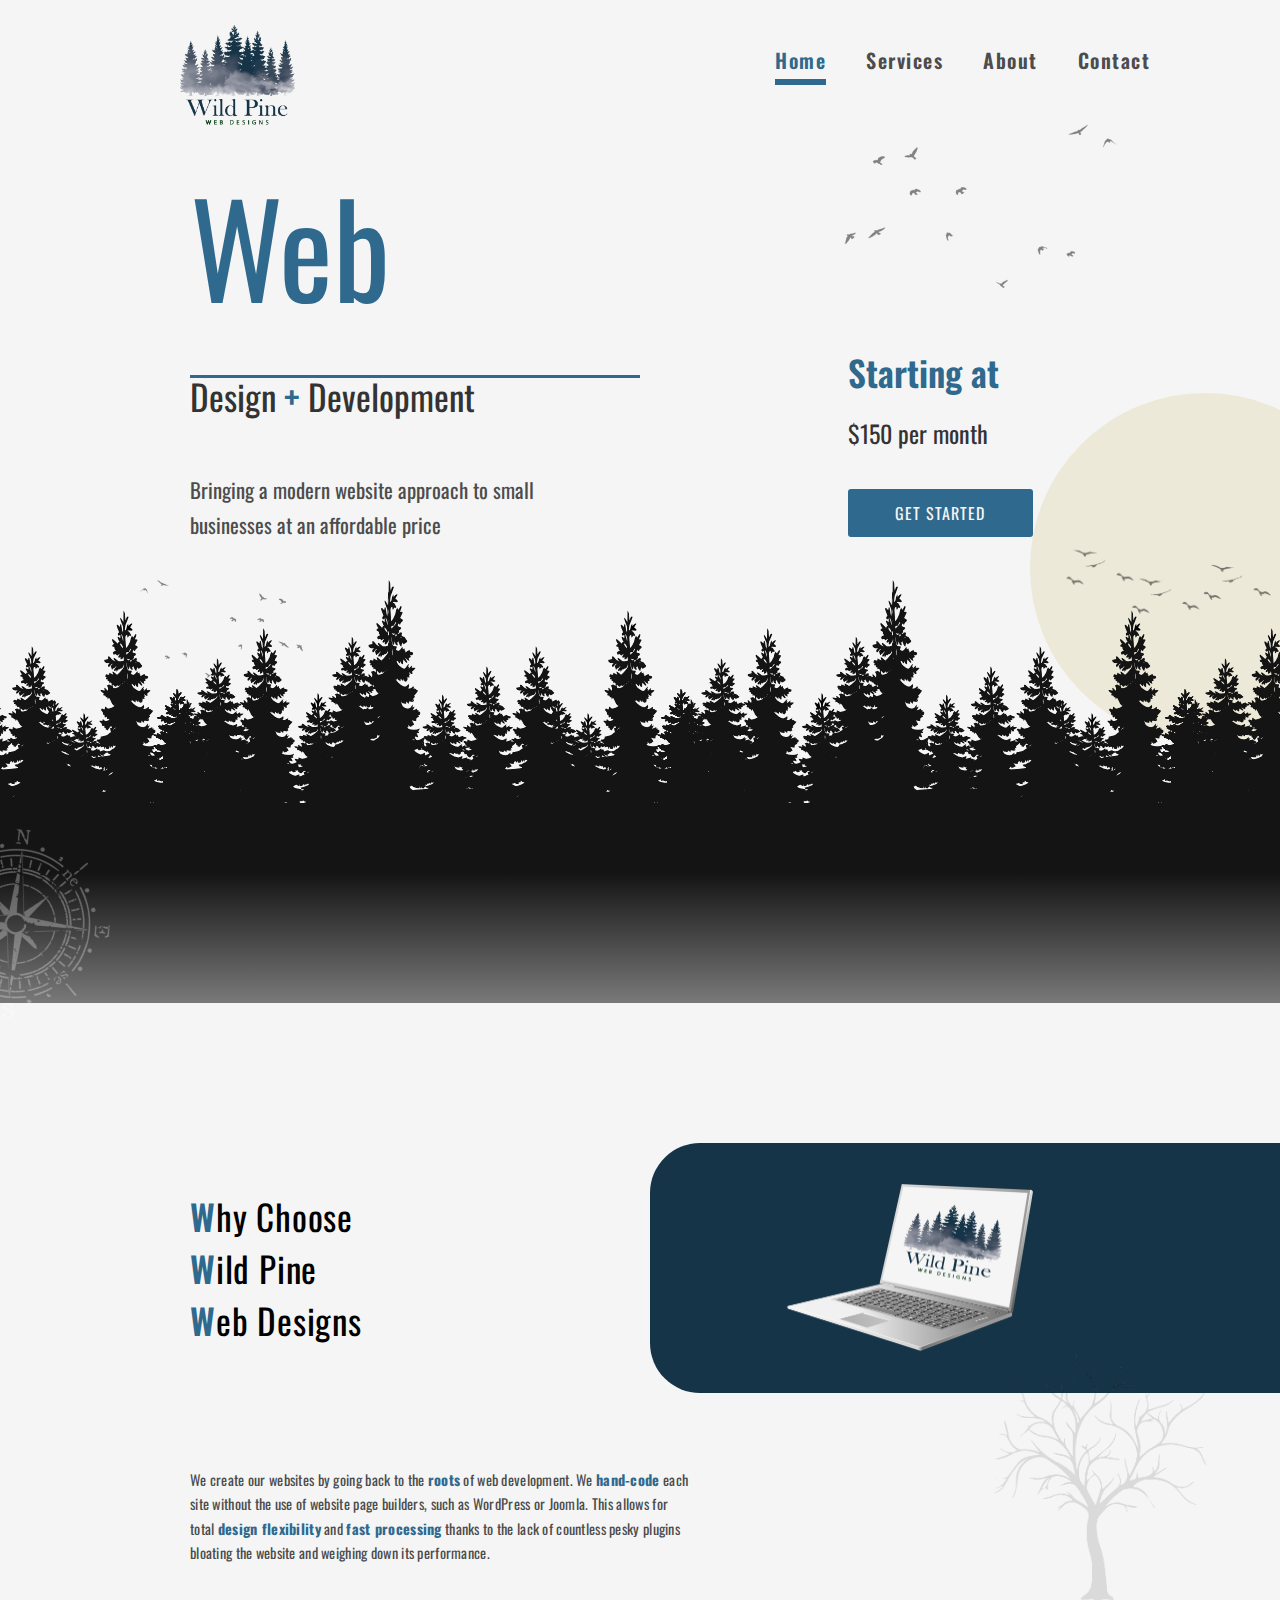
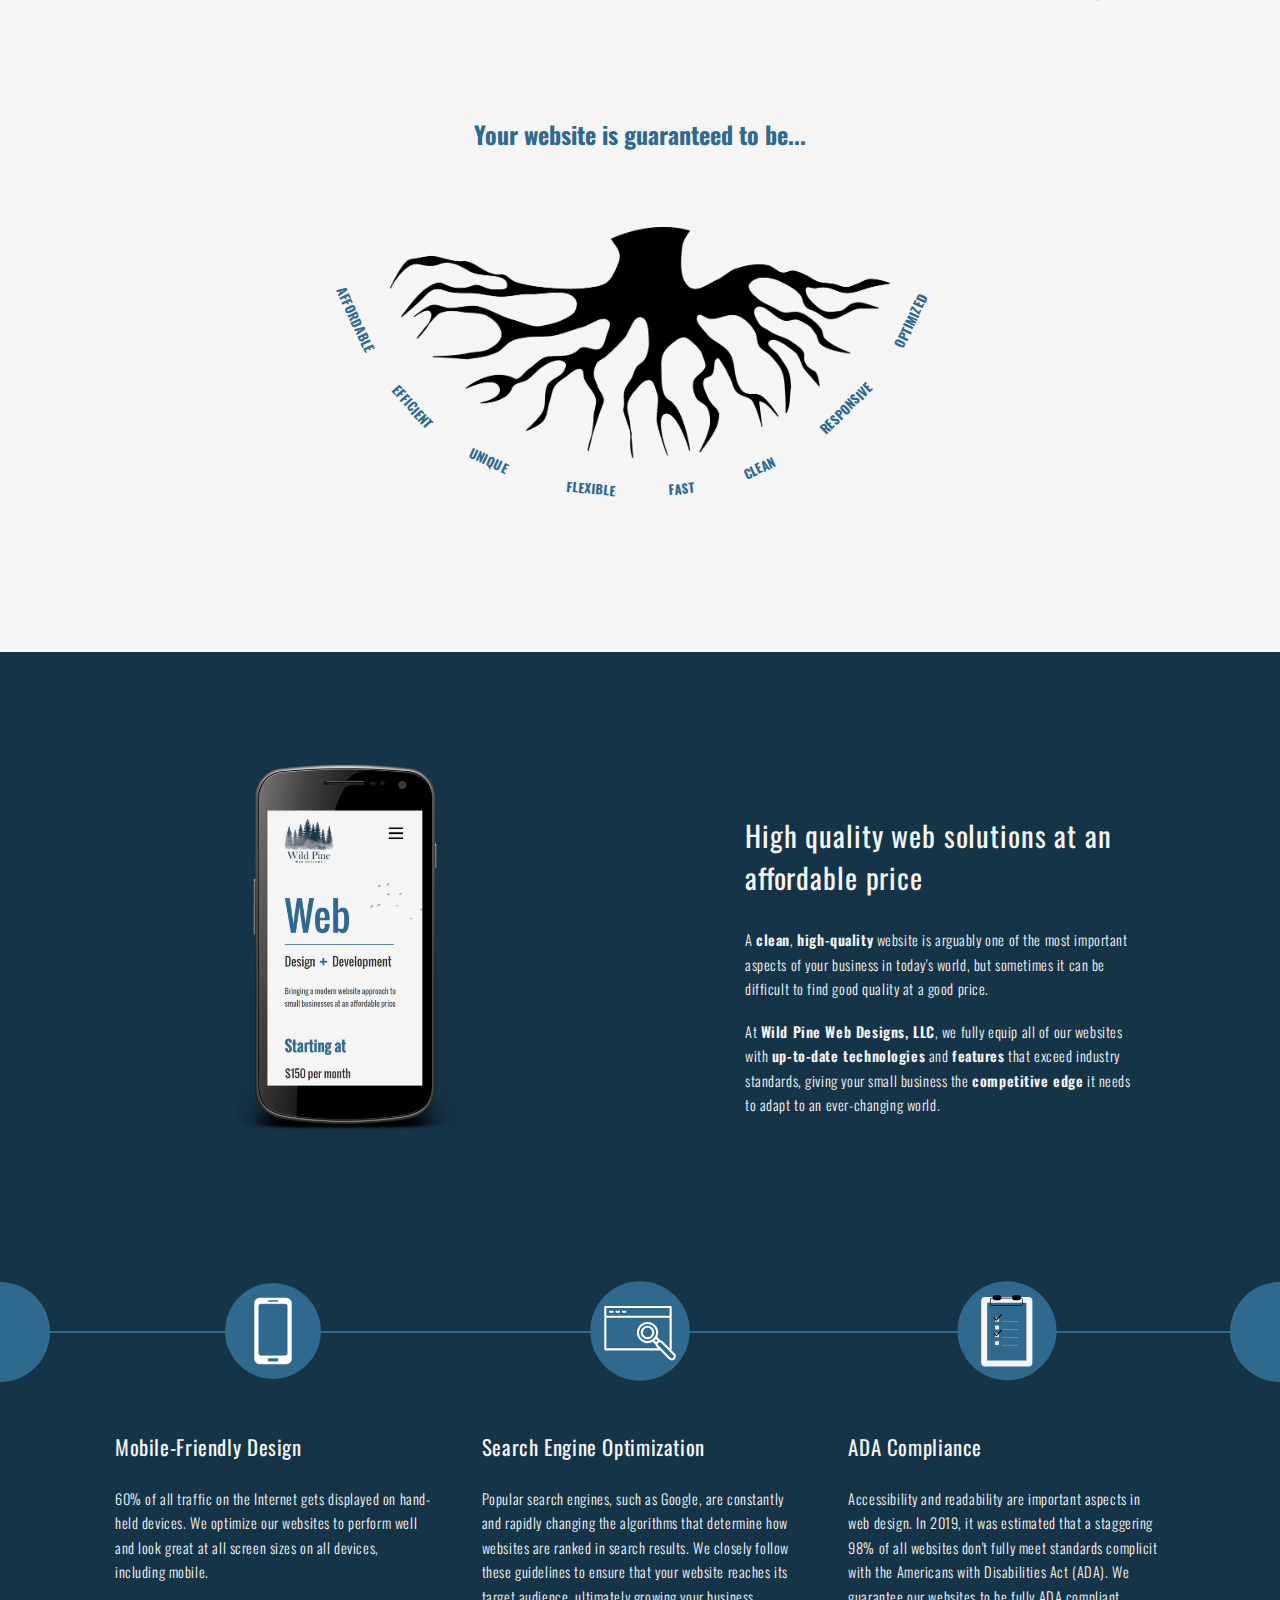
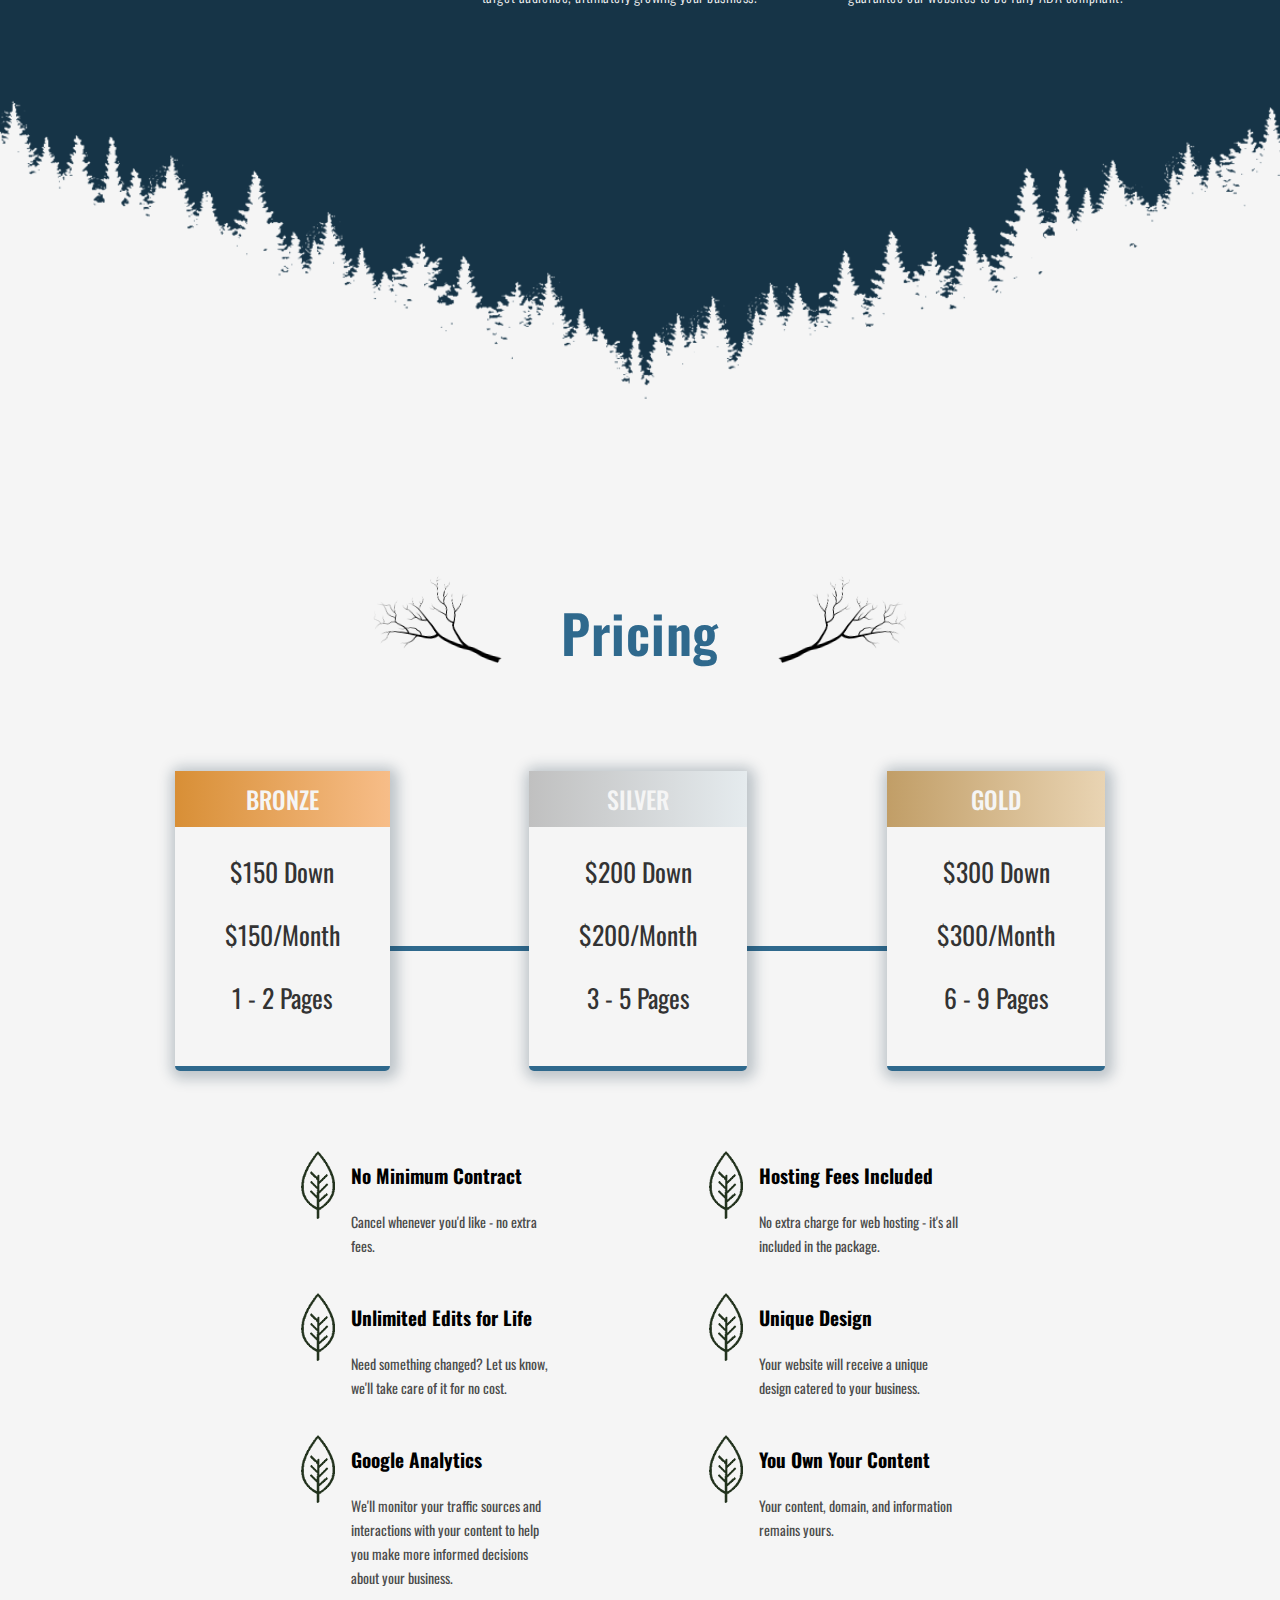
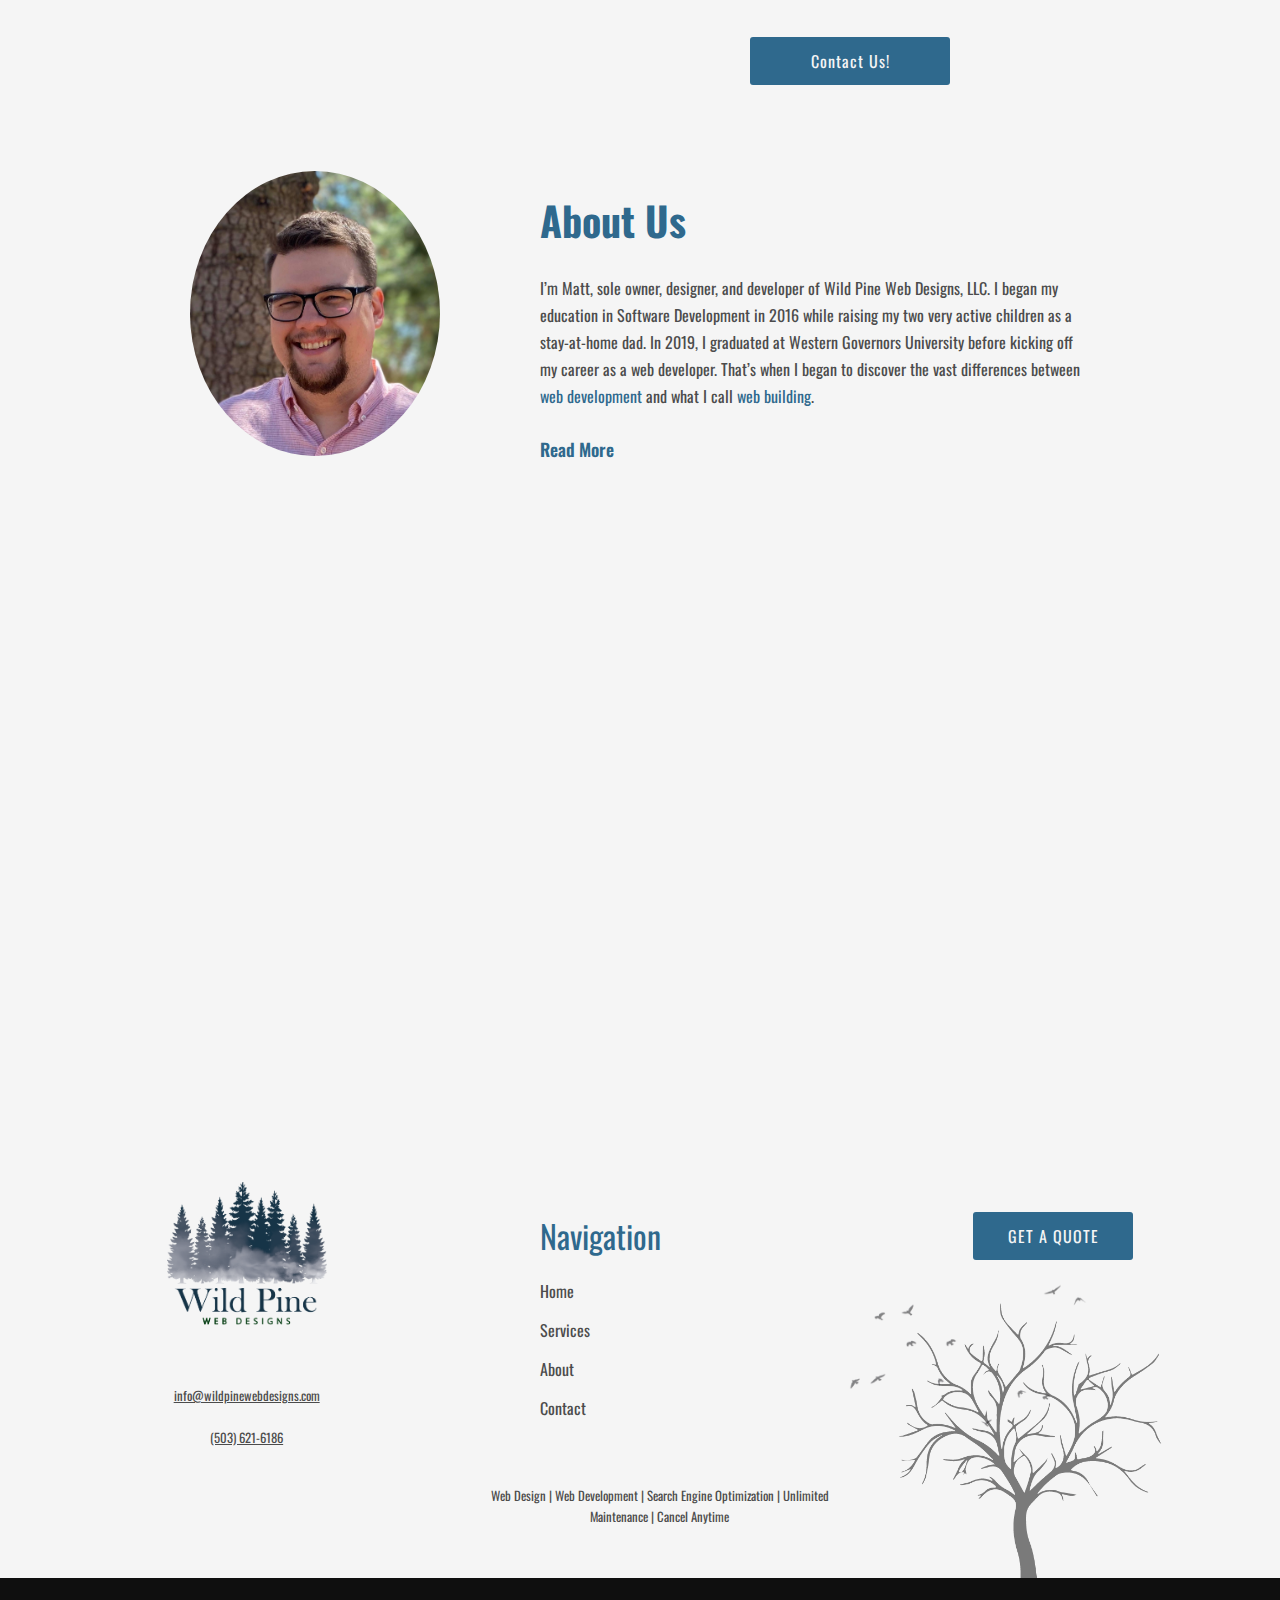
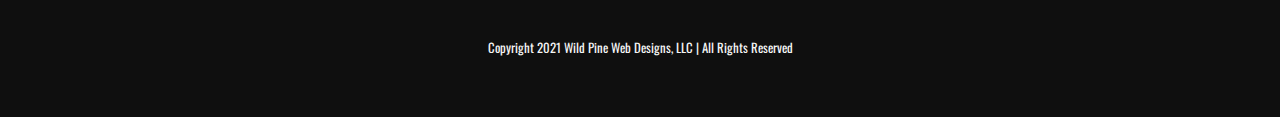
==== commit ae643475: "Added Google Analytics script" ====
--- a/index.html
+++ b/index.html
@@ -35,6 +35,15 @@
     <!-- jQuery -->
     <script defer src="https://ajax.googleapis.com/ajax/libs/jquery/3.4.1/jquery.min.js"></script>
 
+    <!-- Global site tag (gtag.js) - Google Analytics -->
+    <script async src="https://www.googletagmanager.com/gtag/js?id=G-H79V34X6K4"></script>
+    <script>
+    window.dataLayer = window.dataLayer || [];
+    function gtag(){dataLayer.push(arguments);}
+    gtag('js', new Date());
+
+    gtag('config', 'G-H79V34X6K4');
+    </script>
 
     <title>Web Design and Web Development for Small Businesses | Wild Pine Web Designs, LLC</title>
 
--- a/css/styles.css
+++ b/css/styles.css
@@ -1385,10 +1385,11 @@
     }
 
     #pricing .button {
+        position: absolute;
         width: 200px;
-        margin-right: 0;
-        bottom: -620px;
-        right: 220px;
+        margin: 0;
+        bottom: -70px;
+        right: 240px;
     }
 
     #pricing ul {
@@ -1397,7 +1398,7 @@
         column-count: 2;
         padding-left: 50px;
         margin-bottom: 150px;
-        margin-top: -50px;
+        margin-top: 0;
         max-width: 850px;
     }
 
@@ -1706,4 +1707,4 @@
 /* Normal Desktop */
 @media only screen and (min-width: 1300px) {
 
-}+}
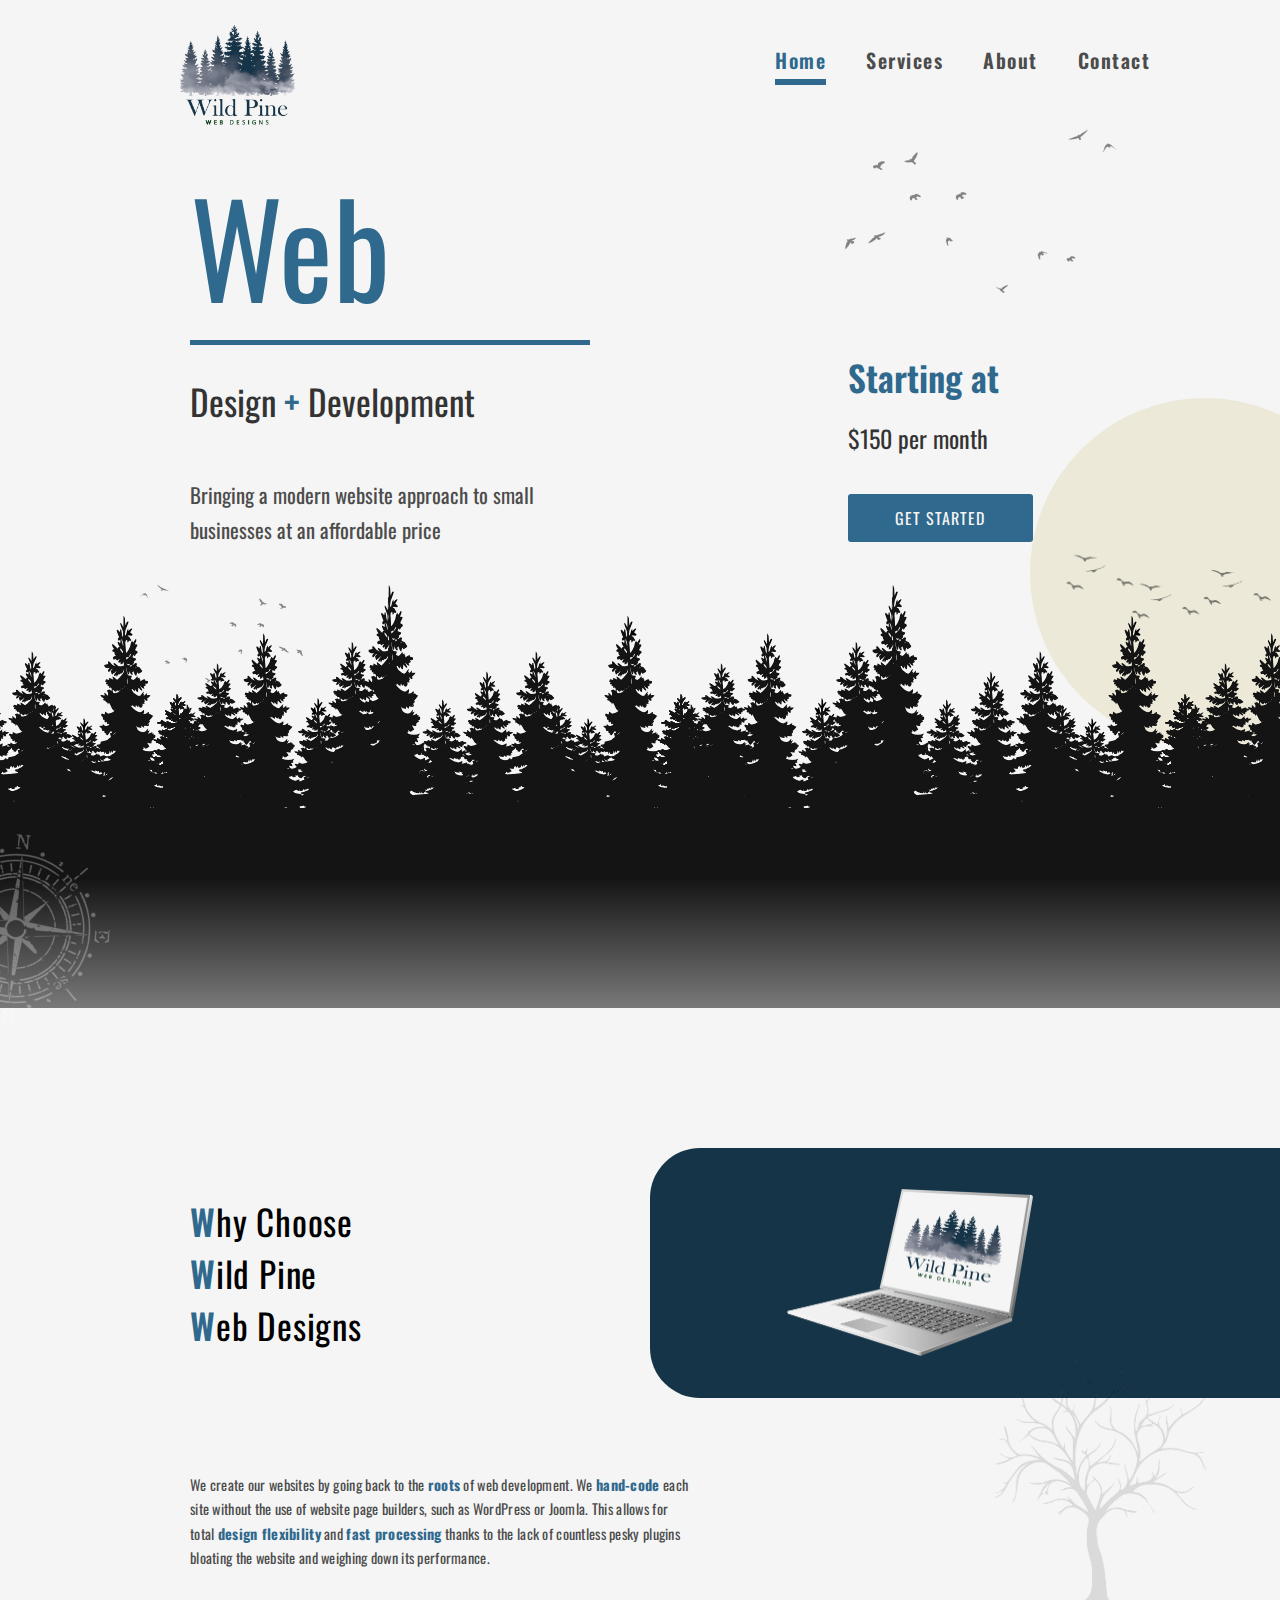
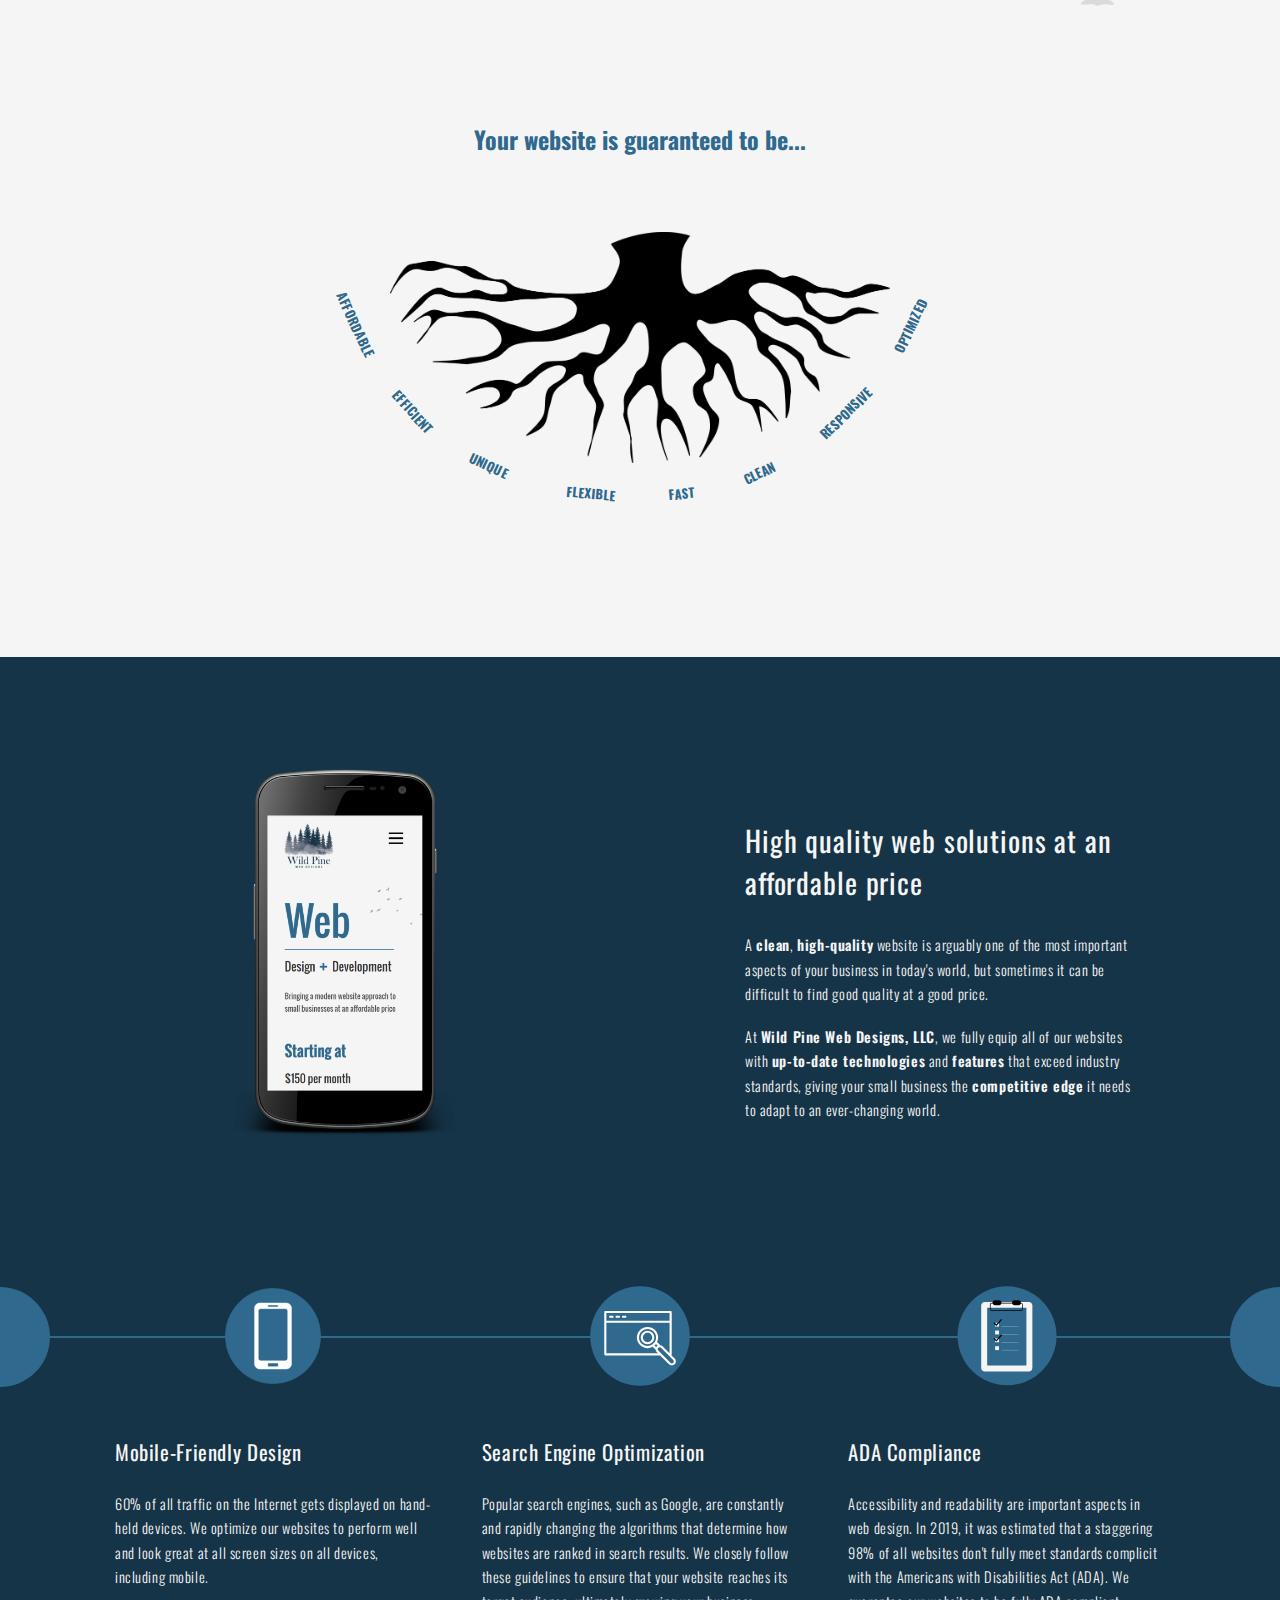
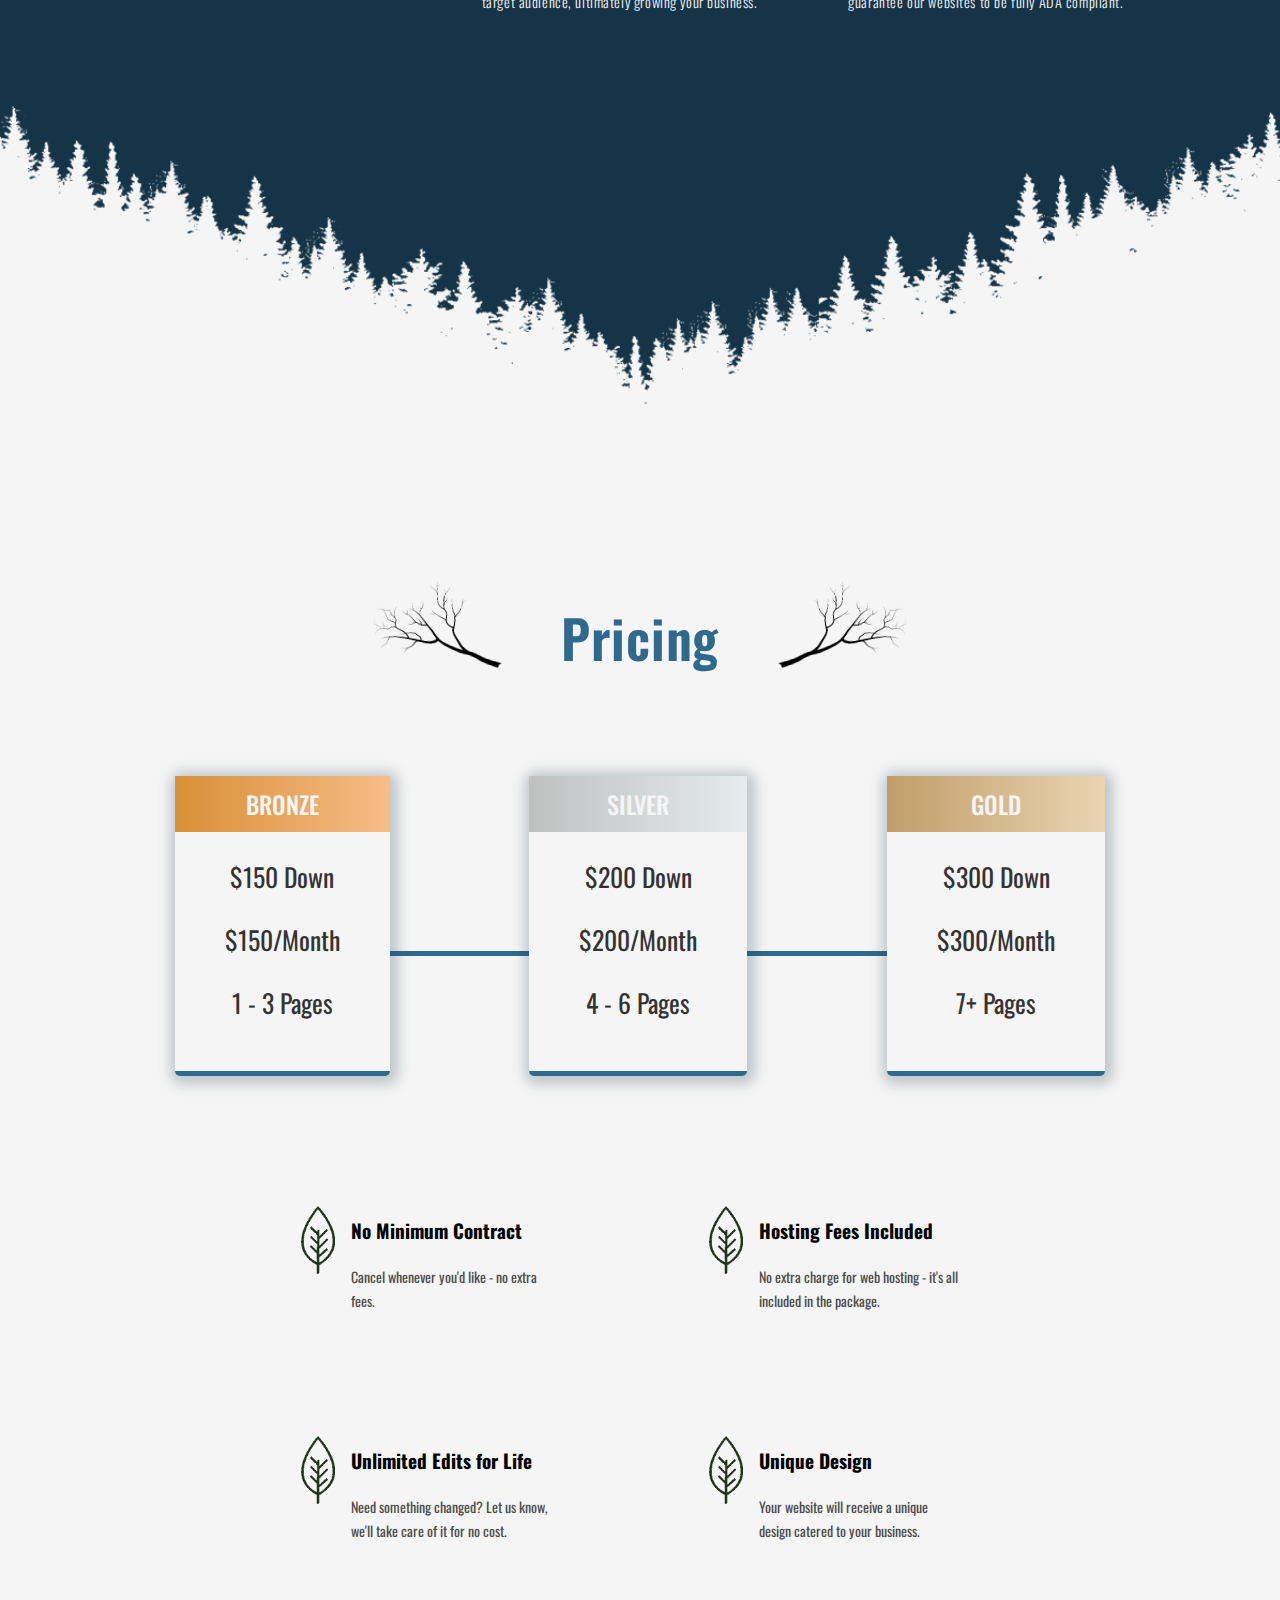
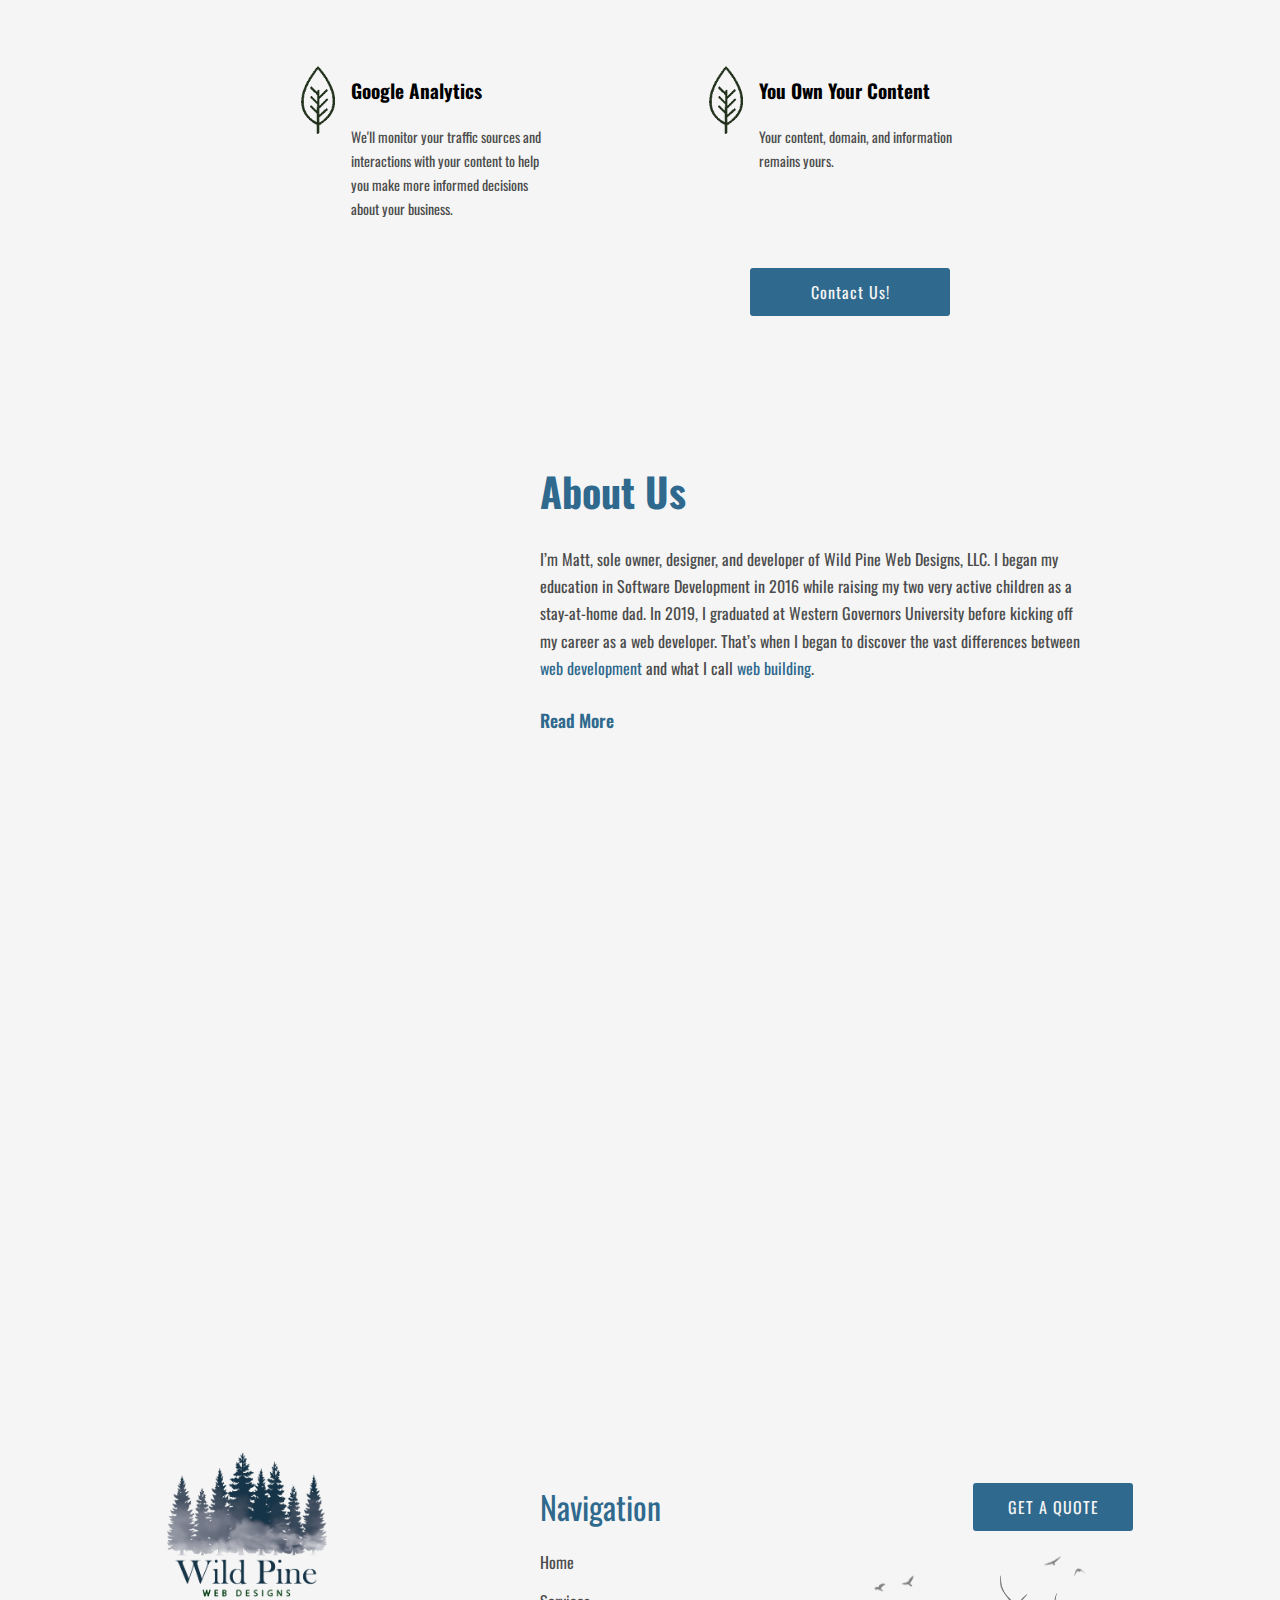
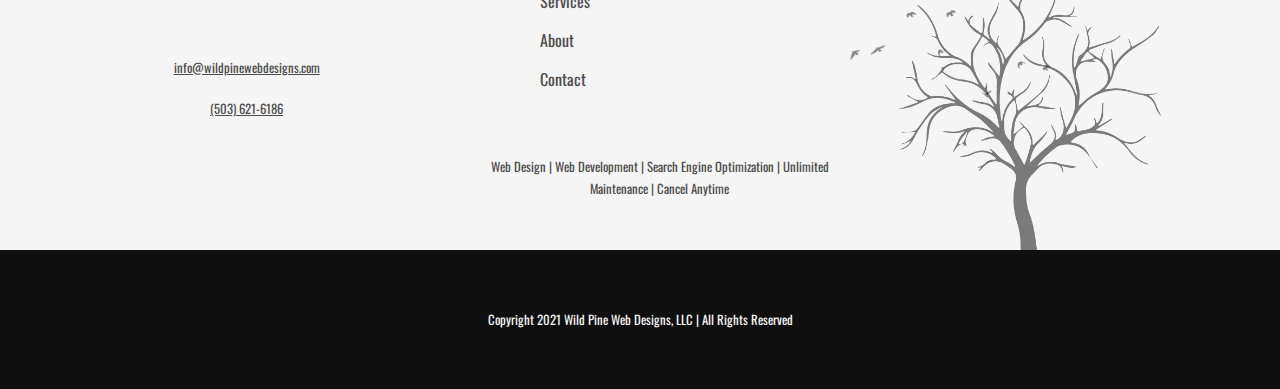
==== commit 54825ed9: "Added lazy loading on images; changed pricing info" ====
--- a/index.html
+++ b/index.html
@@ -188,7 +188,7 @@
                     </div>
                 </div>
             </div>
-            <img src="/Images/pine-v whitesmoke.png" alt="" id="white-pines"> 
+            <img loading="lazy" src="/Images/pine-v whitesmoke.png" alt="" id="white-pines"> 
         </section>
 
         <!-- ============================================ -->
@@ -203,19 +203,19 @@
                         <h3 class="bronze">Bronze</h3>
                         <h4>$150 Down</h4>
                         <h4>$150/Month</h4>
-                        <h4>1 - 2 Pages</h4>
+                        <h4>1 - 3 Pages</h4>
                     </div>
                     <div class="price">
                         <h3 class="silver">Silver</h3>
                         <h4>$200 Down</h4>
                         <h4>$200/Month</h4>
-                        <h4>3 - 5 Pages</h4>
+                        <h4>4 - 6 Pages</h4>
                     </div>
                     <div class="price">
                         <h3 class="gold">Gold</h3>
                         <h4>$300 Down</h4>
                         <h4>$300/Month</h4>
-                        <h4>6 - 9 Pages</h4>
+                        <h4>7+ Pages</h4>
                     </div>
                 </div>
                 <a href="/html/contact.html" class="button">Contact Us!</a>
@@ -254,7 +254,7 @@
 
         <section id="about">
             <div class="container">
-                <img src="/Images/head shot.jpg" alt="Wild Pine Owner">
+                <img loading="lazy" src="/Images/head shot.jpg" alt="Wild Pine Owner">
                 <div>
                     <h2>About Us</h2>
                     <p>
--- a/css/styles.css
+++ b/css/styles.css
@@ -343,15 +343,7 @@
     .hero-left h2 {
         font-size: 8em;
         max-width: none;
-        border-bottom: none;
-    }
-    .hero-left h2::after {
-        content: '';
-        width: 450px;
-        height: 3px;
-        background: var(--primary);
-        top: 225px;
-        left: 0;
+        border-width: 5px;
     }
 
     .hero-left h3 {
@@ -1294,15 +1286,17 @@
     margin: auto;
     padding-left: 50px;
     margin-bottom: 90px;
+    margin-top: 100px;
     max-width: 350px;
 }
 
 #pricing ul li {
     position: relative;
+    display: block;
     list-style: none;
     font-size: .8em;
+    text-align: left;
     padding-bottom: 25px;
-    text-align: left;
 }
 #pricing ul li::before {
     content: "";
@@ -1387,7 +1381,7 @@
     #pricing .button {
         position: absolute;
         width: 200px;
-        margin: 0;
+        margin-right: 0;
         bottom: -70px;
         right: 240px;
     }
@@ -1398,13 +1392,14 @@
         column-count: 2;
         padding-left: 50px;
         margin-bottom: 150px;
-        margin-top: 0;
+        margin-top: 50px;
         max-width: 850px;
     }
 
     #pricing ul li {
         max-width: 220px;
         margin: auto;
+        height: 230px;
     }
 
     #pricing ul li p {
@@ -1707,4 +1702,4 @@
 /* Normal Desktop */
 @media only screen and (min-width: 1300px) {
 
-}
+}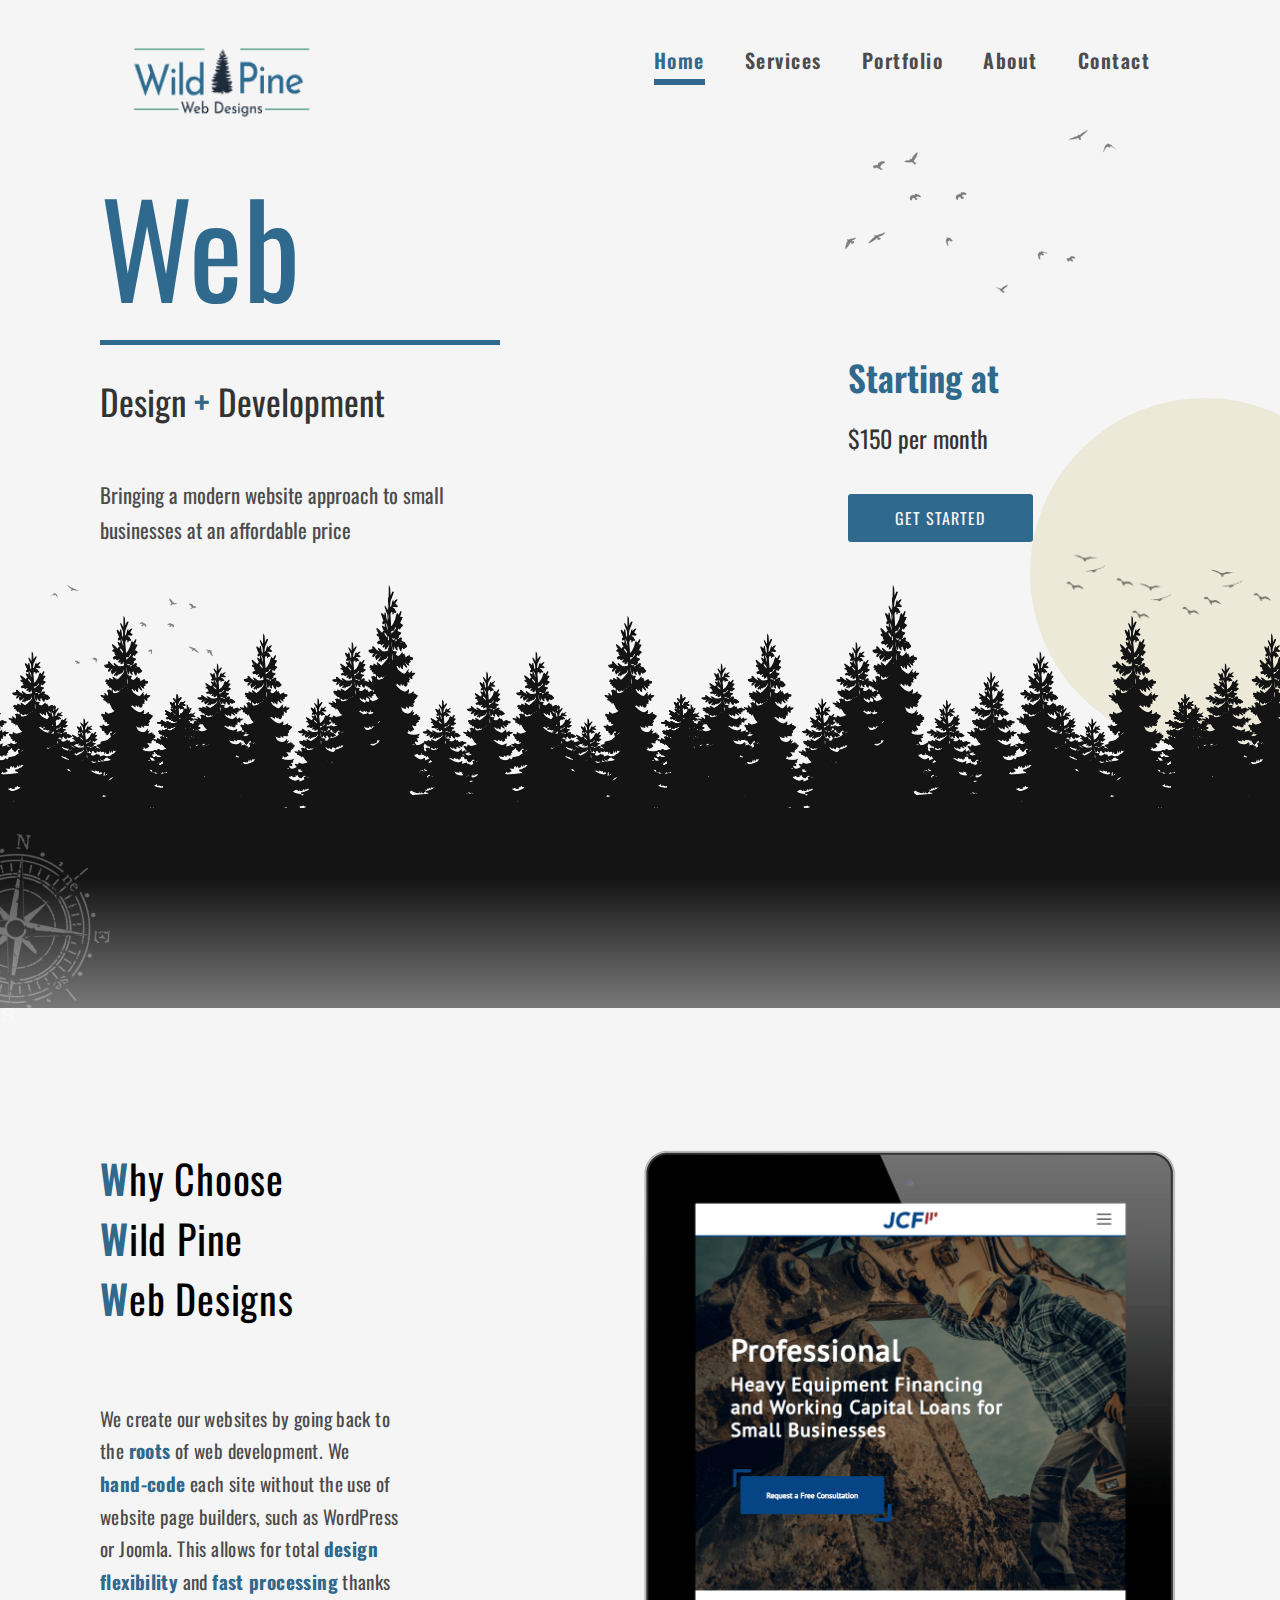
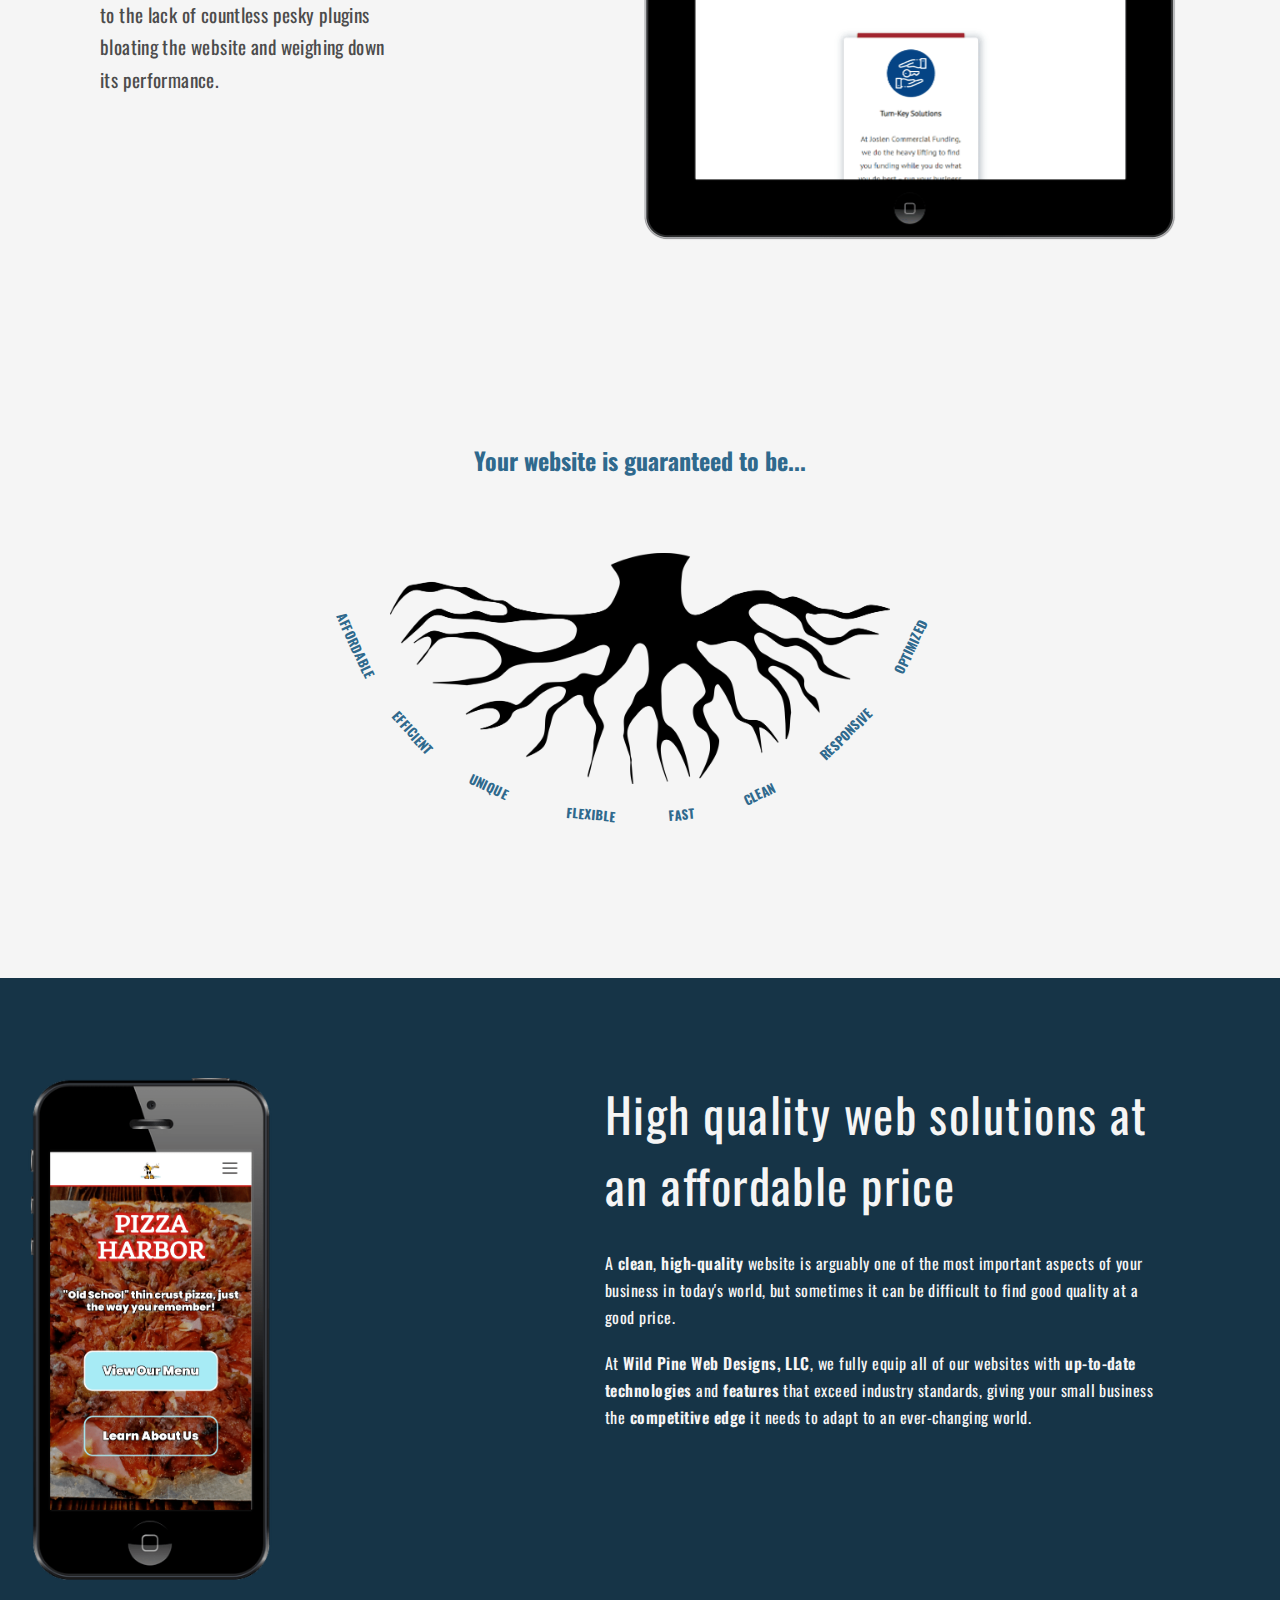
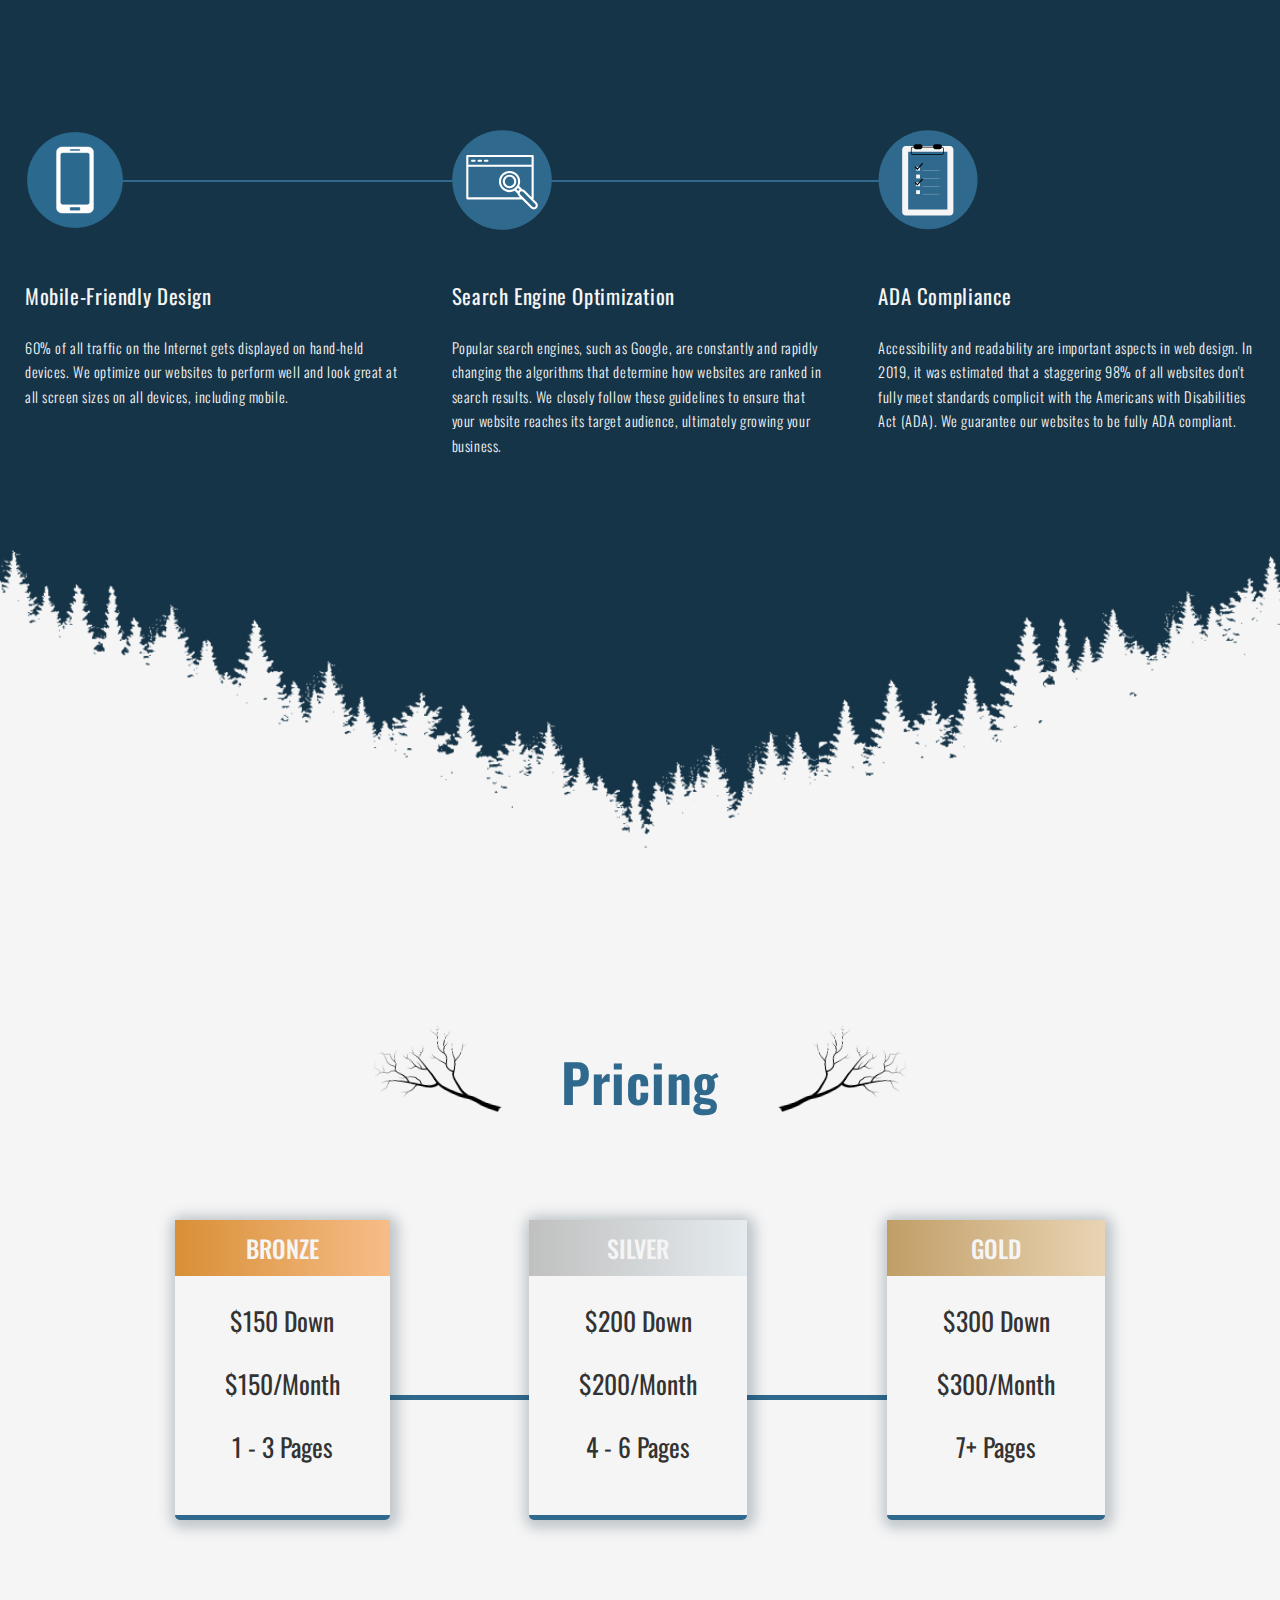
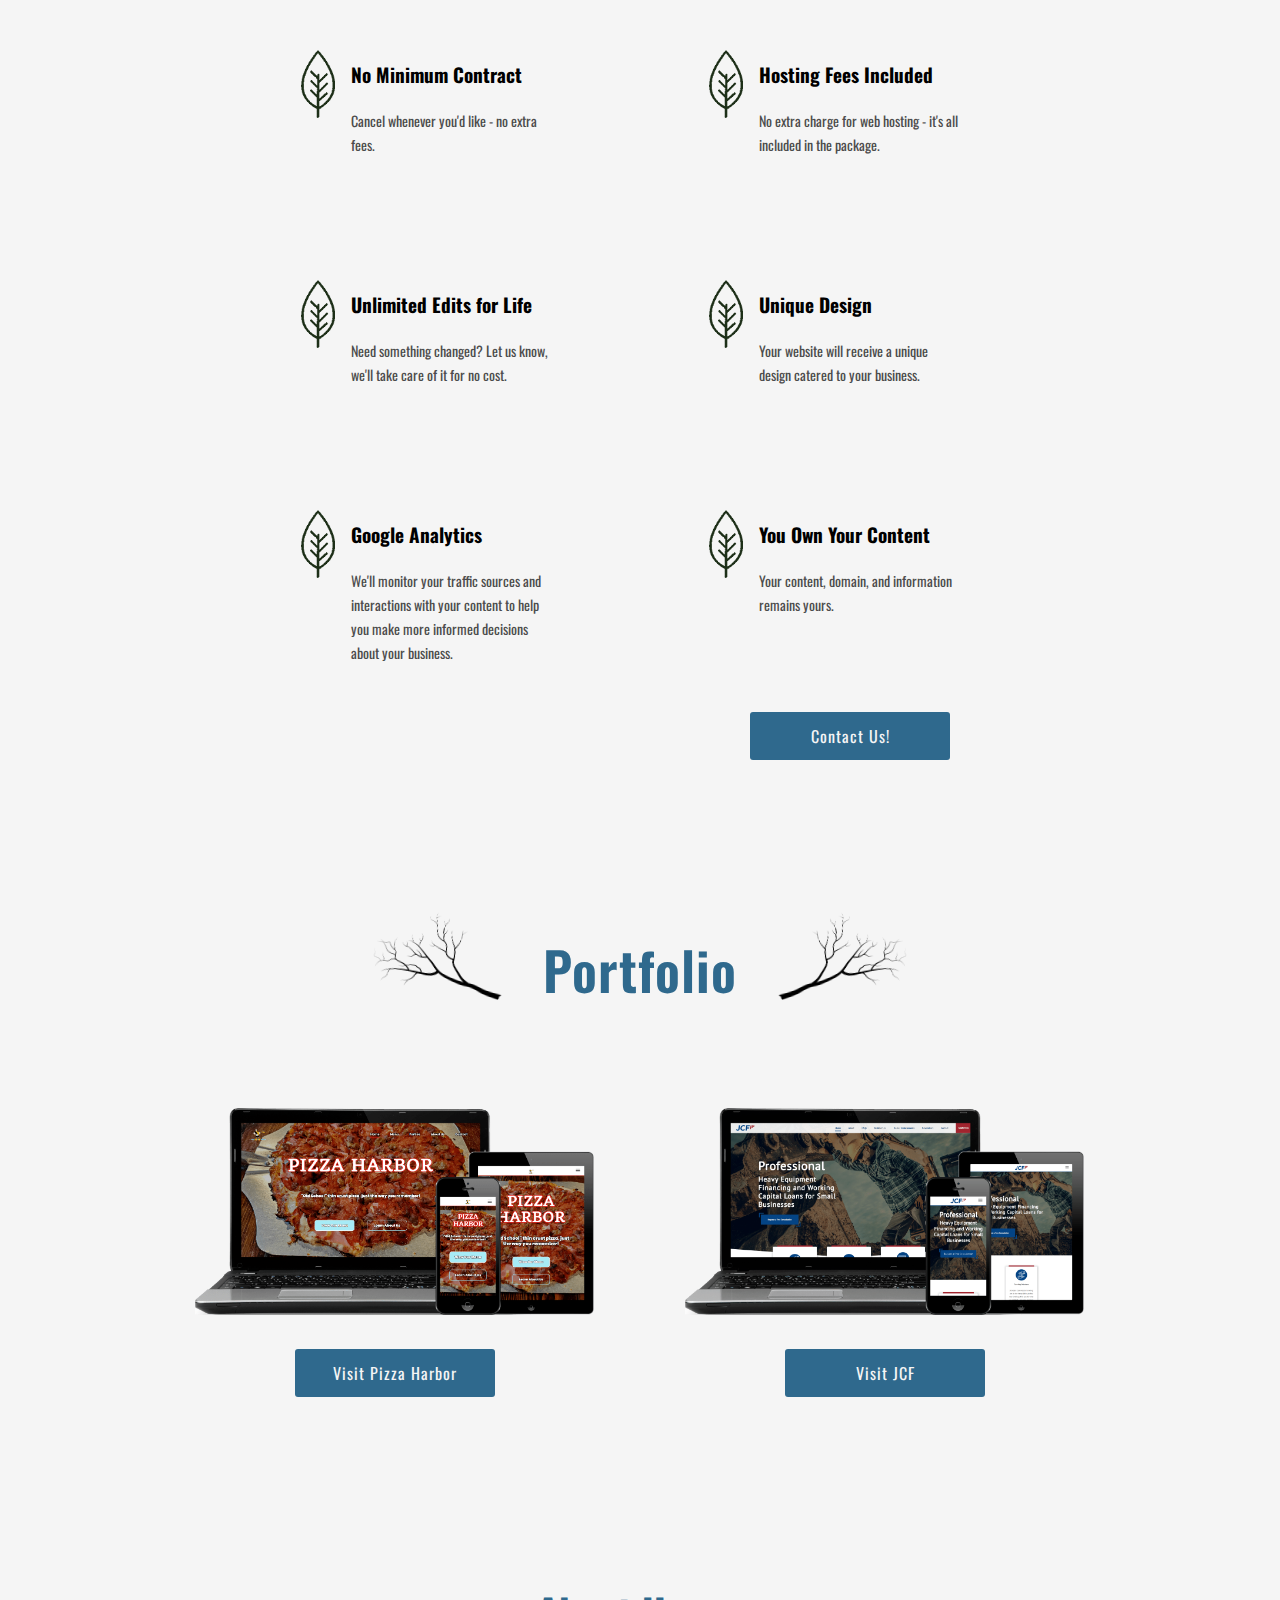
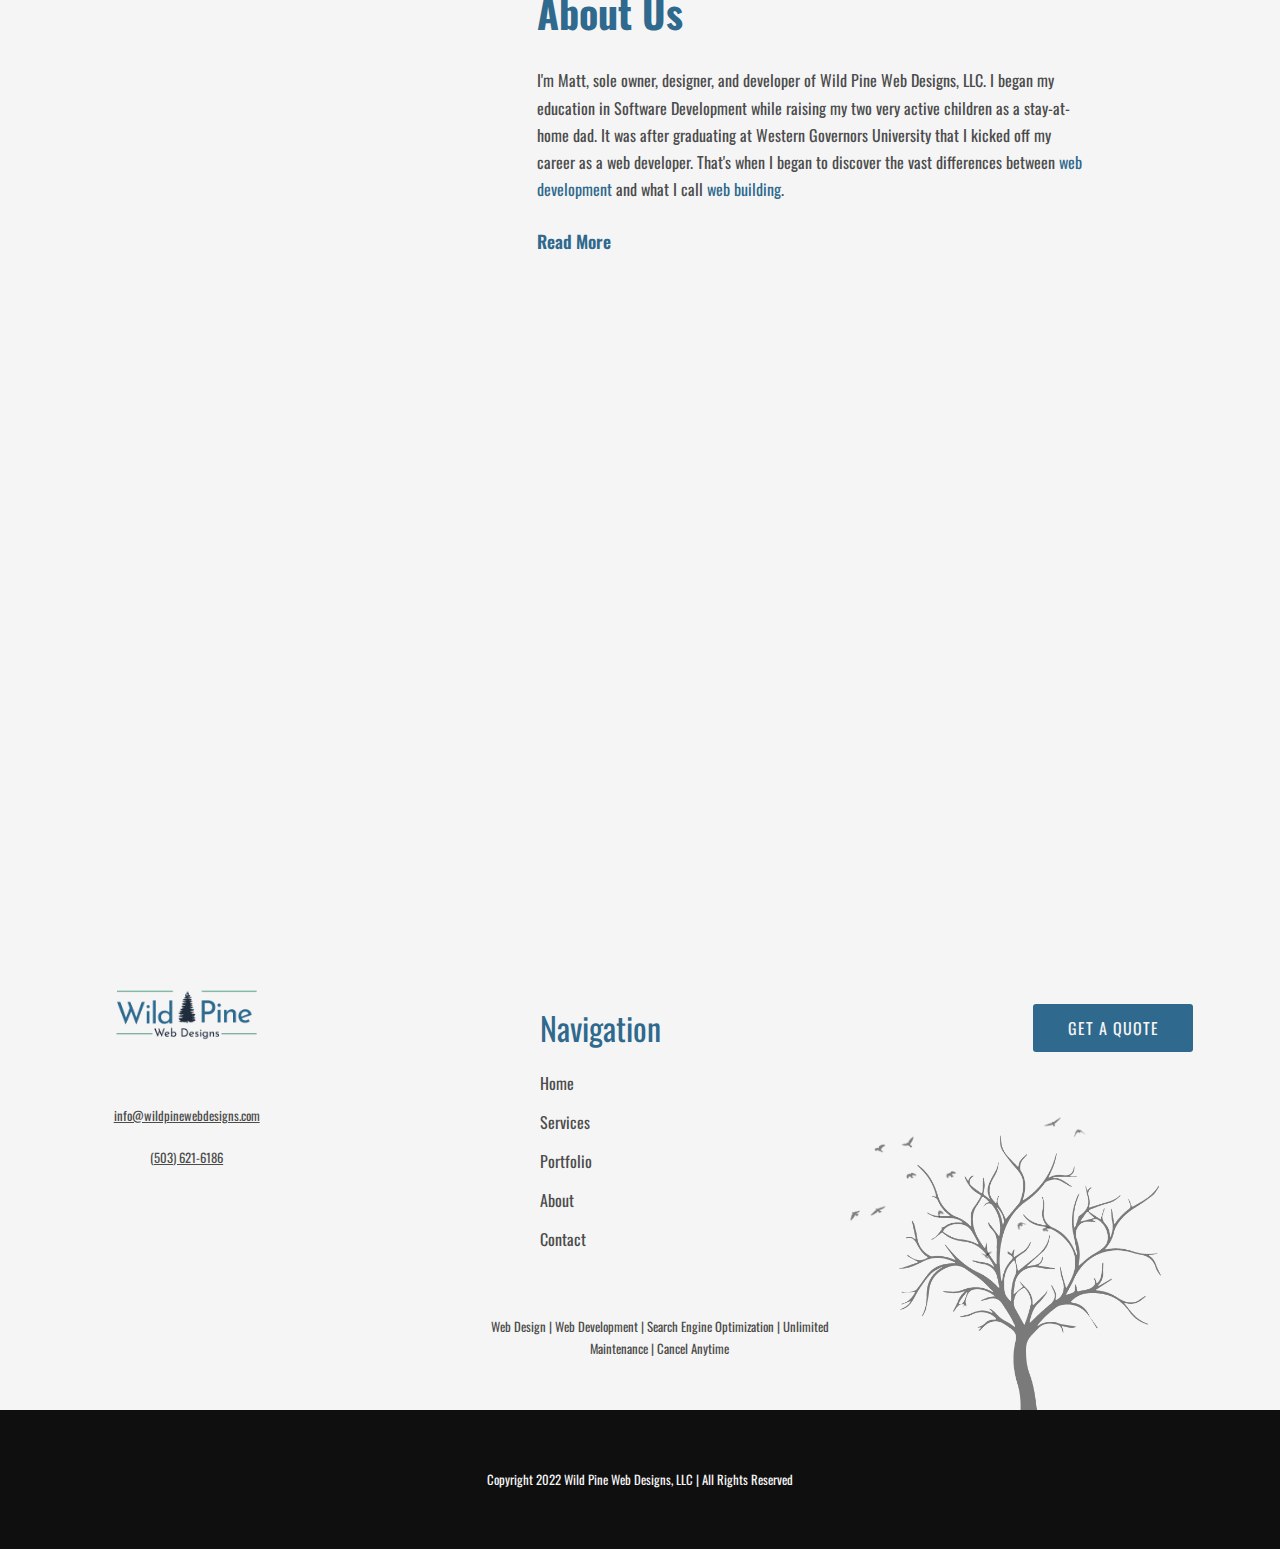
==== commit 3015726b: "6-24-22 Updates, Added Portfolio" ====
--- a/index.html
+++ b/index.html
@@ -1,316 +1,471 @@
 <!DOCTYPE html>
 <html lang="en">
-
-<head>
-
+  <head>
     <script>
-        window.dataLayer = window.dataLayer || [];
-        function gtag() { dataLayer.push(arguments); }
-        gtag('js', new Date());
-
-        gtag('config', 'UA-137702322-20');
+      window.dataLayer = window.dataLayer || [];
+      function gtag() {
+        dataLayer.push(arguments);
+      }
+      gtag("js", new Date());
+
+      gtag("config", "UA-137702322-20");
     </script>
 
-    <meta charset="UTF-8">
-    <meta http-equiv="X-UA-Compatible" content="IE=edge">
-    <meta name="viewport" content="width=device-width, initial-scale=1.0">
-    <link rel="preconnect" href="https://fonts.googleapis.com">
-    <link href="https://fonts.googleapis.com/css2?family=Oswald&display=swap" rel="stylesheet">
+    <meta charset="UTF-8" />
+    <meta http-equiv="X-UA-Compatible" content="IE=edge" />
+    <meta name="viewport" content="width=device-width, initial-scale=1.0" />
+    <link rel="preconnect" href="https://fonts.googleapis.com" />
+    <link
+      href="https://fonts.googleapis.com/css2?family=Oswald&display=swap"
+      rel="stylesheet"
+    />
 
     <!--Favicons-->
-    <link rel="icon" type="image/png" sizes="32x32" href="../Images/favicon-32x32.png">
-    <link rel="icon" type="image/png" sizes="16x16" href="../Images/favicon-16x16.png">
-    <link rel="manifest" href="/site.webmanifest">
-    <meta name="msapplication-TileColor" content="#da532c">
-    <meta name="theme-color" content="#ffffff">
+    <link
+      rel="icon"
+      type="image/png"
+      sizes="32x32"
+      href="../Images/favicon-32x32.png"
+    />
+    <link
+      rel="icon"
+      type="image/png"
+      sizes="16x16"
+      href="../Images/favicon-16x16.png"
+    />
+    <link rel="manifest" href="/site.webmanifest" />
+    <meta name="msapplication-TileColor" content="#da532c" />
+    <meta name="theme-color" content="#ffffff" />
 
     <!-- CSS -->
-    <link rel="stylesheet" href="/css/primary-styles.css">
-    <link rel="stylesheet" href="/css/styles.css">
-    <meta http-equiv="X-UA-Compatible" content="ie=edge">
-    <meta name="description" content="">
-    <meta name="keywords" content="">
-    <meta name="format-detection" content="telephone=no">
+    <link rel="stylesheet" href="/css/primary-styles.css" />
+    <link rel="stylesheet" href="/css/styles.css" />
+    <meta http-equiv="X-UA-Compatible" content="ie=edge" />
+    <meta
+      name="description"
+      content="Highly affordable websites for small businesses."
+    />
+    <meta
+      name="keywords"
+      content="affordable websites, websites for small businesses, web agency, web development, web design"
+    />
+    <meta name="format-detection" content="telephone=no" />
 
     <!-- jQuery -->
-    <script defer src="https://ajax.googleapis.com/ajax/libs/jquery/3.4.1/jquery.min.js"></script>
+    <script
+      defer
+      src="https://ajax.googleapis.com/ajax/libs/jquery/3.4.1/jquery.min.js"
+    ></script>
 
     <!-- Global site tag (gtag.js) - Google Analytics -->
-    <script async src="https://www.googletagmanager.com/gtag/js?id=G-H79V34X6K4"></script>
+    <script
+      async
+      src="https://www.googletagmanager.com/gtag/js?id=G-H79V34X6K4"
+    ></script>
     <script>
-    window.dataLayer = window.dataLayer || [];
-    function gtag(){dataLayer.push(arguments);}
-    gtag('js', new Date());
-
-    gtag('config', 'G-H79V34X6K4');
+      window.dataLayer = window.dataLayer || [];
+      function gtag() {
+        dataLayer.push(arguments);
+      }
+      gtag("js", new Date());
+
+      gtag("config", "G-H79V34X6K4");
     </script>
 
-    <title>Web Design and Web Development for Small Businesses | Wild Pine Web Designs, LLC</title>
-
-</head>
-
-<body>
-
-    <a class="main-skip" aria-label="skip to main content" href="#main">Skip To Main Content</a>
+    <title>
+      Web Design and Web Development for Small Businesses | Wild Pine Web
+      Designs, LLC
+    </title>
+  </head>
+
+  <body>
+    <a class="main-skip" aria-label="skip to main content" href="#main"
+      >Skip To Main Content</a
+    >
 
     <header>
-        <nav>
-            <!-- Mobile Navbar -->
-            <div class="mobile-wrapper">
-                <div class="mobile-nav container">
-                    <img src="/Images/Wild Pine logo.png" alt="" height="80">
-                    <!-- Hamburger Menu -->
-                    <button aria-label="Open Menu" id="menu-button" class="hamburger hamburger--spring" onclick="toggleNav()" type="button">
-                        <span aria-hidden="true" class="hamburger-box">
-                            <span aria-hidden="true" class="hamburger-inner"></span>
-                        </span>
-                    </button>
-                </div>
-            </div>
-    
+      <nav>
+        <!-- Mobile Navbar -->
+        <div class="mobile-wrapper">
+          <div class="mobile-nav container">
+            <img src="/Images/Wild Pine logo.png" alt="" height="80" />
+            <!-- Hamburger Menu -->
+            <button
+              aria-label="Open Menu"
+              id="menu-button"
+              class="hamburger hamburger--spring"
+              onclick="toggleNav()"
+              type="button"
+            >
+              <span aria-hidden="true" class="hamburger-box">
+                <span aria-hidden="true" class="hamburger-inner"></span>
+              </span>
+            </button>
+          </div>
+        </div>
+
         <!-- ============================================ -->
         <!--                    Navigation                -->
         <!-- ============================================ -->
-    
-            <!-- Desktop Navbar -->
-            <div class="navbar-menu">
-                <img src="/Images/Wild Pine logo.png" alt="" height="80">
-                <div id="side-menu" class="side-nav">
-                    <ul id="on-top" class="navbar-links">
-                        <li class="nav-li"><a class="active-menu" href="/">Home</a></li>
-                        <li class="nav-li"><a href="#pricing">Services</a></li>
-                        <li class="nav-li"><a href="/html/about.html">About</a></li>
-                        <li class="nav-li"><a href="/html/contact.html">Contact</a></li>
-                    </ul>
-                </div>
-            </div>
-        </nav>
+
+        <!-- Desktop Navbar -->
+        <div class="navbar-menu">
+          <img src="/Images/Wild Pine logo.png" alt="" height="80" />
+          <div id="side-menu" class="side-nav">
+            <ul id="on-top" class="navbar-links">
+              <li class="nav-li"><a class="active-menu" href="/">Home</a></li>
+              <li class="nav-li"><a href="#pricing">Services</a></li>
+              <li class="nav-li"><a href="#portfolio">Portfolio</a></li>
+              <li class="nav-li"><a href="/about/">About</a></li>
+              <li class="nav-li"><a href="/contact/">Contact</a></li>
+            </ul>
+          </div>
+        </div>
+      </nav>
     </header>
 
     <main id="main">
-
-        <!-- ============================================ -->
-        <!--                    Hero                      -->
-        <!-- ============================================ -->
-        
-        <section id="hero">
-            <div class="container">
-                <div class="hero-left">
-                    <h2>Web</h2>
-                    <h3>Design <span>+</span> Development</h3>
-                    <p>Bringing a modern website approach to small businesses at an affordable price</p>
-                </div>
-                <div class="hero-right">
-                    <h3>Starting at</h3>
-                    <p>$150 per month</p>
-                    <a class="button" href="/html/contact.html">GET STARTED</a>
-                </div>
-            </div>
-            <div id="dark-pines"></div>
-        </section>
-
-        <!-- ============================================ -->
-        <!--                 Why Choose Us                -->
-        <!-- ============================================ -->
-
-        <section id="why-choose">
-            <div class="container">
-                <div class="why-choose-title">
-                    <div class="why-choose-top">
-                        <div aria-hidden="true" class="laptop-container"></div>
-                        <div class="w-title">
-                            <h3><span>W</span>hy Choose</h3>
-                            <h3><span>W</span>ild Pine</h3>
-                            <h3><span>W</span>eb Designs</h3>
-                        </div>
-                    </div>
-                    <p>
-                        We create our websites by going back to the <span>roots</span> of web development. We <span>hand-code</span> each site without the use of website page builders, such as WordPress or Joomla.
-                        This allows for total <span>design flexibility</span> and <span>fast processing</span> thanks to the lack of countless pesky plugins bloating the website and weighing down its performance.
-                    </p>    
-                </div>
-            </div>
-        </section>
-
-        <!-- ============================================ -->
-        <!--                 Attributes                   -->
-        <!-- ============================================ -->
-
-        <section id="attributes">
-            <div class="container">
-                <h3>Your website is guaranteed to be...</h3>
-                <div class="roots">
-                    <img src="Images\roots png 1.png" alt="">
-                    <ul>
-                        <li class="affordable">Affordable</li>
-                        <li class="efficient">Efficient</li>
-                        <li class="unique">Unique</li>
-                        <li class="flexible">Flexible</li>
-                        <li class="fast">Fast</li>
-                        <li class="clean">Clean</li>
-                        <li class="responsive">Responsive</li>
-                        <li class="optimized">Optimized</li>
-                    </ul>
-                </div>
-            </div>
-        </section>
-
-        <!-- ============================================ -->
-        <!--                    Perks                     -->
-        <!-- ============================================ -->
-
-        <section id="perks">
-            <div class="container">
-                <div class="top-section">
-                    <img src="Images\cell phone.png" alt="">
-                    <div class="top-section-text">
-                        <h2>High quality web solutions at an affordable price</h2>
-                        <p>A <span>clean</span>, <span>high-quality</span> website is arguably one of the most important aspects of your business in today's world, but sometimes it can be difficult to find good quality at a good price.</p>
-                        <br>
-                        <p>At <span>Wild Pine Web Designs, LLC</span>, we fully equip all of our websites with <span>up-to-date technologies</span> and <span>features</span> that exceed industry standards, giving your small business the <span>competitive edge</span> it needs to adapt to an ever-changing world.</p>
-                    </div>
-                </div>
-                <div class="bottom-section">
-                    <div>
-                        <div aria-hidden="true" class="mobile-img"></div>
-                        <h3>Mobile-Friendly Design</h3>
-                        <p>60% of all traffic on the Internet gets displayed on hand-held devices. We optimize our websites to perform well and look great at all screen sizes on all devices, including mobile.</p>
-                    </div>
-                    <div>
-                        <div aria-hidden="true" class="seo-img"></div>
-                        <h3>Search Engine Optimization</h3>
-                        <p>Popular search engines, such as Google, are constantly and rapidly changing the algorithms that determine how websites are ranked in search results. We closely follow these guidelines to ensure that your website reaches its target audience, ultimately growing your business.</p>
-                    </div>
-                    <div>
-                        <div aria-hidden="true" class="ada-img"></div>
-                        <h3>ADA Compliance</h3>
-                        <p>Accessibility and readability are important aspects in web design. In 2019, it was estimated that a staggering 98% of all websites don't fully meet standards complicit with the Americans with Disabilities Act (ADA). We guarantee our websites to be fully ADA compliant.</p>
-                    </div>
-                </div>
-            </div>
-            <img loading="lazy" src="/Images/pine-v whitesmoke.png" alt="" id="white-pines"> 
-        </section>
-
-        <!-- ============================================ -->
-        <!--                    Pricing                   -->
-        <!-- ============================================ -->
-
-        <section id="pricing">
-            <div class="container">
-                <h2>Pricing</h2>
-                <div class="price-group">
-                    <div class="price">
-                        <h3 class="bronze">Bronze</h3>
-                        <h4>$150 Down</h4>
-                        <h4>$150/Month</h4>
-                        <h4>1 - 3 Pages</h4>
-                    </div>
-                    <div class="price">
-                        <h3 class="silver">Silver</h3>
-                        <h4>$200 Down</h4>
-                        <h4>$200/Month</h4>
-                        <h4>4 - 6 Pages</h4>
-                    </div>
-                    <div class="price">
-                        <h3 class="gold">Gold</h3>
-                        <h4>$300 Down</h4>
-                        <h4>$300/Month</h4>
-                        <h4>7+ Pages</h4>
-                    </div>
-                </div>
-                <a href="/html/contact.html" class="button">Contact Us!</a>
-                <ul>
-                    <li>
-                        <h3>No Minimum Contract</h3>
-                        <p>Cancel whenever you'd like - no extra fees.</p>
-                    </li>
-                    <li>
-                        <h3>Unlimited Edits for Life</h3>
-                        <p>Need something changed? Let us know, we'll take care of it for no cost.</p>
-                    </li>
-                    <li>
-                        <h3>Google Analytics</h3>
-                        <p>We'll monitor your traffic sources and interactions with your content to help you make more informed decisions about your business.</p>
-                    </li>
-                    <li>
-                        <h3>Hosting Fees Included</h3>
-                        <p>No extra charge for web hosting - it's all included in the package.</p>
-                    </li>
-                    <li>
-                        <h3>Unique Design</h3>
-                        <p>Your website will receive a unique design catered to your business.</p>
-                    </li>
-                    <li>
-                        <h3>You Own Your Content</h3>
-                        <p>Your content, domain, and information remains yours.</p>
-                    </li>
-                </ul>
-            </div>
-        </section>
-
-        <!-- ============================================ -->
-        <!--                    About                     -->
-        <!-- ============================================ -->
-
-        <section id="about">
-            <div class="container">
-                <img loading="lazy" src="/Images/head shot.jpg" alt="Wild Pine Owner">
-                <div>
-                    <h2>About Us</h2>
-                    <p>
-                        I’m Matt, sole owner, designer, and developer of Wild Pine Web Designs, LLC. I began my education in Software Development in 2016 while raising my two very active children as a stay-at-home dad. In 2019, I graduated at Western Governors University before kicking off my career as a web developer. That’s when I began to discover the vast differences between <span class="blue">web development</span> and what I call <span class="blue">web building</span>.
-                    </p>
-                    <a href="/html/about.html">Read More</a>
-                </div>
-            </div>
-        </section>
-
+      <!-- ============================================ -->
+      <!--                    Hero                      -->
+      <!-- ============================================ -->
+
+      <section id="hero">
+        <div class="container">
+          <div class="hero-left">
+            <h2>Web</h2>
+            <h3>Design <span>+</span> Development</h3>
+            <p>
+              Bringing a modern website approach to small businesses at an
+              affordable price
+            </p>
+          </div>
+          <div class="hero-right">
+            <h3>Starting at</h3>
+            <p>$150 per month</p>
+            <a class="button" href="/html/contact.html">GET STARTED</a>
+          </div>
+        </div>
+        <div id="dark-pines"></div>
+      </section>
+
+      <!-- ============================================ -->
+      <!--                 Why Choose Us                -->
+      <!-- ============================================ -->
+
+      <section id="why-choose">
+        <div class="container">
+          <div class="why-choose-title">
+            <img
+              src="/Images/JCF Tablet.png"
+              alt="Image of a tablet showing an example of Wild Pine's work."
+            />
+            <div class="why-choose-top">
+              <div class="w-title">
+                <h3><span>W</span>hy Choose</h3>
+                <h3><span>W</span>ild Pine</h3>
+                <h3><span>W</span>eb Designs</h3>
+              </div>
+              <p>
+                We create our websites by going back to the
+                <span>roots</span> of web development. We
+                <span>hand-code</span> each site without the use of website page
+                builders, such as WordPress or Joomla. This allows for total
+                <span>design flexibility</span> and
+                <span>fast processing</span> thanks to the lack of countless
+                pesky plugins bloating the website and weighing down its
+                performance.
+              </p>
+            </div>
+          </div>
+        </div>
+      </section>
+
+      <!-- ============================================ -->
+      <!--                 Attributes                   -->
+      <!-- ============================================ -->
+
+      <section id="attributes">
+        <div class="container">
+          <h3>Your website is guaranteed to be...</h3>
+          <div class="roots">
+            <img
+              src="Images\roots png 1.png"
+              alt="Image of a tablet showing an example of Wild Pine's work."
+            />
+            <ul>
+              <li class="affordable">Affordable</li>
+              <li class="efficient">Efficient</li>
+              <li class="unique">Unique</li>
+              <li class="flexible">Flexible</li>
+              <li class="fast">Fast</li>
+              <li class="clean">Clean</li>
+              <li class="responsive">Responsive</li>
+              <li class="optimized">Optimized</li>
+            </ul>
+          </div>
+        </div>
+      </section>
+
+      <!-- ============================================ -->
+      <!--                    Perks                     -->
+      <!-- ============================================ -->
+
+      <section id="perks">
+        <div class="container">
+          <div class="top-section">
+            <img src="Images\PH Mobile.png" alt="" />
+            <div class="top-section-text">
+              <h2>High quality web solutions at an affordable price</h2>
+              <p>
+                A <span>clean</span>, <span>high-quality</span> website is
+                arguably one of the most important aspects of your business in
+                today's world, but sometimes it can be difficult to find good
+                quality at a good price.
+              </p>
+              <br />
+              <p>
+                At <span>Wild Pine Web Designs, LLC</span>, we fully equip all
+                of our websites with <span>up-to-date technologies</span> and
+                <span>features</span> that exceed industry standards, giving
+                your small business the <span>competitive edge</span> it needs
+                to adapt to an ever-changing world.
+              </p>
+            </div>
+          </div>
+          <div class="bottom-section">
+            <div>
+              <div aria-hidden="true" class="mobile-img"></div>
+              <h3>Mobile-Friendly Design</h3>
+              <p>
+                60% of all traffic on the Internet gets displayed on hand-held
+                devices. We optimize our websites to perform well and look great
+                at all screen sizes on all devices, including mobile.
+              </p>
+            </div>
+            <div>
+              <div aria-hidden="true" class="seo-img"></div>
+              <h3>Search Engine Optimization</h3>
+              <p>
+                Popular search engines, such as Google, are constantly and
+                rapidly changing the algorithms that determine how websites are
+                ranked in search results. We closely follow these guidelines to
+                ensure that your website reaches its target audience, ultimately
+                growing your business.
+              </p>
+            </div>
+            <div>
+              <div aria-hidden="true" class="ada-img"></div>
+              <h3>ADA Compliance</h3>
+              <p>
+                Accessibility and readability are important aspects in web
+                design. In 2019, it was estimated that a staggering 98% of all
+                websites don't fully meet standards complicit with the Americans
+                with Disabilities Act (ADA). We guarantee our websites to be
+                fully ADA compliant.
+              </p>
+            </div>
+          </div>
+        </div>
+        <img
+          loading="lazy"
+          src="/Images/pine-v whitesmoke.png"
+          alt=""
+          id="white-pines"
+        />
+      </section>
+
+      <!-- ============================================ -->
+      <!--                    Pricing                   -->
+      <!-- ============================================ -->
+
+      <section id="pricing">
+        <div class="container">
+          <h2>Pricing</h2>
+          <div class="price-group">
+            <div class="price">
+              <h3 class="bronze">Bronze</h3>
+              <h4>$150 Down</h4>
+              <h4>$150/Month</h4>
+              <h4>1 - 3 Pages</h4>
+            </div>
+            <div class="price">
+              <h3 class="silver">Silver</h3>
+              <h4>$200 Down</h4>
+              <h4>$200/Month</h4>
+              <h4>4 - 6 Pages</h4>
+            </div>
+            <div class="price">
+              <h3 class="gold">Gold</h3>
+              <h4>$300 Down</h4>
+              <h4>$300/Month</h4>
+              <h4>7+ Pages</h4>
+            </div>
+          </div>
+          <a href="/html/contact.html" class="button">Contact Us!</a>
+          <ul>
+            <li>
+              <h3>No Minimum Contract</h3>
+              <p>Cancel whenever you'd like - no extra fees.</p>
+            </li>
+            <li>
+              <h3>Unlimited Edits for Life</h3>
+              <p>
+                Need something changed? Let us know, we'll take care of it for
+                no cost.
+              </p>
+            </li>
+            <li>
+              <h3>Google Analytics</h3>
+              <p>
+                We'll monitor your traffic sources and interactions with your
+                content to help you make more informed decisions about your
+                business.
+              </p>
+            </li>
+            <li>
+              <h3>Hosting Fees Included</h3>
+              <p>
+                No extra charge for web hosting - it's all included in the
+                package.
+              </p>
+            </li>
+            <li>
+              <h3>Unique Design</h3>
+              <p>
+                Your website will receive a unique design catered to your
+                business.
+              </p>
+            </li>
+            <li>
+              <h3>You Own Your Content</h3>
+              <p>Your content, domain, and information remains yours.</p>
+            </li>
+          </ul>
+        </div>
+      </section>
+
+      <!-- ============================================ -->
+      <!--                    Portfolio                 -->
+      <!-- ============================================ -->
+
+      <section id="portfolio">
+        <div class="container">
+          <h2>Portfolio</h2>
+          <div class="portfolio-group">
+            <div>
+              <img
+                src="/Images/pizza-harbor.png"
+                alt="Image of Pizza Harbor's website, a Wild Pine client."
+              />
+              <a
+                href="https://www.pizzaharbor.com"
+                target="_blank"
+                class="button"
+                >Visit Pizza Harbor</a
+              >
+            </div>
+            <div>
+              <img
+                src="/Images/JCF.png"
+                alt="Image of JCF's website, a Wild Pine client."
+              />
+              <a
+                href="https://www.joslencommercialfunding.com"
+                target="_blank"
+                class="button"
+                >Visit JCF</a
+              >
+            </div>
+          </div>
+        </div>
+      </section>
+
+      <!-- ============================================ -->
+      <!--                    About                     -->
+      <!-- ============================================ -->
+
+      <section id="about">
+        <div class="container">
+          <img
+            loading="lazy"
+            src="/Images/head shot.jpg"
+            alt="Wild Pine Owner"
+          />
+          <div>
+            <h2>About Us</h2>
+            <p>
+              I'm Matt, sole owner, designer, and developer of Wild Pine Web
+              Designs, LLC. I began my education in Software Development while
+              raising my two very active children as a stay-at-home dad. It was
+              after graduating at Western Governors University that I kicked off
+              my career as a web developer. That's when I began to discover the
+              vast differences between
+              <span class="blue">web development</span> and what I call
+              <span class="blue">web building</span>.
+            </p>
+            <a href="/about/">Read More</a>
+          </div>
+        </div>
+      </section>
     </main>
 
-        <!-- ============================================ -->
-        <!--                    Footer                    -->
-        <!-- ============================================ -->
-
-        <div class="footer-img"></div>
-        <section id="footer">
-            <div class="container">
-                <div class="footer-contact">
-                    <img src="/Images/Wild Pine logo.png" alt="">
-                    <p><a href="mailto:info@wildpinewebdesigns.com">info@wildpinewebdesigns.com</a></p>
-                    <p><a href="tel:503-621-6186">(503) 621-6186</a></p>
-                </div>
-                <div class="footer-middle">
-                    <div class=footer-nav>
-                        <h3>Navigation</h3>
-                        <a href="#">Home</a>
-                        <a href="#pricing">Services</a>
-                        <a href="/html/about.html">About</a>
-                        <a href="/html/contact.html">Contact</a>
-                    </div>
-                    <p>Web Design | Web Development | Search Engine Optimization | Unlimited Maintenance | Cancel Anytime</p>
-                </div>
-                <a href="/html/contact.html" class="button">Get A Quote</a>
-            </div>
-            <span>Copyright 2021 Wild Pine Web Designs, LLC | All Rights Reserved</span>
-        </section>
-
+    <!-- ============================================ -->
+    <!--                    Footer                    -->
+    <!-- ============================================ -->
+
+    <div class="footer-img"></div>
+    <section id="footer">
+      <div class="container">
+        <div class="footer-contact">
+          <img src="/Images/Wild Pine logo.png" alt="" />
+          <p>
+            <a href="mailto:info@wildpinewebdesigns.com"
+              >info@wildpinewebdesigns.com</a
+            >
+          </p>
+          <p><a href="tel:503-621-6186">(503) 621-6186</a></p>
+        </div>
+        <div class="footer-middle">
+          <div class="footer-nav">
+            <h3>Navigation</h3>
+            <a href="#">Home</a>
+            <a href="#pricing">Services</a>
+            <a href="#portfolio">Portfolio</a>
+            <a href="/about/">About</a>
+            <a href="/contact/">Contact</a>
+          </div>
+          <p>
+            Web Design | Web Development | Search Engine Optimization |
+            Unlimited Maintenance | Cancel Anytime
+          </p>
+        </div>
+        <a href="/html/contact.html" class="button">Get A Quote</a>
+      </div>
+      <span
+        >Copyright 2022 Wild Pine Web Designs, LLC | All Rights Reserved</span
+      >
+    </section>
 
     <script>
-        var ba = ["MSIE", "Trident", "Edge"];
-        var b, ua = navigator.userAgent;
-        for (var i = 0; i < ba.length; i++) {
-            if (ua.indexOf(ba[i]) > -1) {
-                b = ba[i];
-                break;
-            }
+      var ba = ["MSIE", "Trident", "Edge"];
+      var b,
+        ua = navigator.userAgent;
+      for (var i = 0; i < ba.length; i++) {
+        if (ua.indexOf(ba[i]) > -1) {
+          b = ba[i];
+          break;
         }
-        if (b == "MSIE" || b == "Trident" || b == "Edge") {
-            b = "Internet Explorer";
-            alert("You are using the " + b + " browser which is incompatible with this website and many others.  Please open this page in a different browser, such as Chrome or Firefox.  Thank you!");
-        }
+      }
+      if (b == "MSIE" || b == "Trident" || b == "Edge") {
+        b = "Internet Explorer";
+        alert(
+          "You are using the " +
+            b +
+            " browser which is incompatible with this website and many others.  Please open this page in a different browser, such as Chrome or Firefox.  Thank you!"
+        );
+      }
     </script>
 
     <script defer src="/app.js"></script>
-
-</body>
-</html>+  </body>
+</html>
--- a/css/primary-styles.css
+++ b/css/primary-styles.css
@@ -1,10 +1,10 @@
 /*--- Main Styles ---*/
 
 * {
-    margin: 0;
-    padding: 0;
+	margin: 0;
+	padding: 0;
 	-webkit-box-sizing: border-box;
-	        box-sizing: border-box;
+	box-sizing: border-box;
 }
 
 .section {
@@ -22,15 +22,15 @@
 }
 
 img {
-    width: 100%;
+	width: 100%;
 }
 
 .main-skip {
-    position: absolute;
-    top: 0;
-    left: 0;
-    z-index: -1;
-    opacity: 0;
+	position: absolute;
+	top: 0;
+	left: 0;
+	z-index: -1;
+	opacity: 0;
 }
 
 button:hover {
@@ -40,10 +40,10 @@
 :root {
 	--primary: #2F698D;
 	--logo-color: #163447;
-	--dark: rgb(8, 38, 19);
-}
-
-body, html {
+}
+
+body,
+html {
 	margin: 0;
 	padding: 0;
 	overflow-x: hidden !important;
@@ -55,16 +55,24 @@
 	line-height: 1.7em;
 	font-size: 1em;
 
-	
-}
-
-p, a, li, span {
+
+}
+
+p,
+a,
+li,
+span {
 	font-family: 'Oswald', sans-serif !important;
 	color: #4c4c4c;
 	margin: 0;
 }
 
-h1, h2, h3, h4, h5, h6 {
+h1,
+h2,
+h3,
+h4,
+h5,
+h6 {
 	font-family: 'Oswald', sans-serif;
 	margin: 0;
 	text-align: center;
@@ -75,7 +83,7 @@
 .container {
 	padding: 0 36px;
 	margin: auto;
-	max-width: 1100px;
+	max-width: 1300px;
 }
 
 .mobile-wrapper {
@@ -92,7 +100,8 @@
 .topper-flex,
 #brand,
 .call-strip-button,
-.call-us, .quote-button  {
+.call-us,
+.quote-button {
 	display: none;
 }
 
@@ -108,179 +117,197 @@
 	padding: 0 30px;
 	font-size: 16px;
 	width: auto;
-    -webkit-transition: .3s ease;
-    -o-transition: .3s ease;
-    transition: .3s ease;
+	-webkit-transition: .3s ease;
+	-o-transition: .3s ease;
+	transition: .3s ease;
 }
 
 .button-primary:hover {
-    color: var(--primary);
-    background: #fff;
-    border: 1px solid var(--primary);
+	color: var(--primary);
+	background: #fff;
+	border: 1px solid var(--primary);
 }
 
 .button-secondary {
-    display: inline-block;
-    background: transparent;
-    border-style: solid;
-    border-width: 2px;
-    border-color: var(--primary);
-    font-size: 16px;
-    margin: 10px 0;
-    padding: 6px 30px;
-    color: var(--primary);
-    text-decoration: none;
-    -webkit-animation-delay: 0.6s;
-            animation-delay: 0.6s;
-    border-radius: 3px;
-    white-space: nowrap;
-    height: 50px;
-    -webkit-transition: .3s ease;
-    -o-transition: .3s ease;
-    transition: .3s ease;
+	display: inline-block;
+	background: transparent;
+	border-style: solid;
+	border-width: 2px;
+	border-color: var(--primary);
+	font-size: 16px;
+	margin: 10px 0;
+	padding: 6px 30px;
+	color: var(--primary);
+	text-decoration: none;
+	-webkit-animation-delay: 0.6s;
+	animation-delay: 0.6s;
+	border-radius: 3px;
+	white-space: nowrap;
+	height: 50px;
+	-webkit-transition: .3s ease;
+	-o-transition: .3s ease;
+	transition: .3s ease;
 }
 
 .button-secondary:hover {
-    color: #fff;
-    background: var(--primary);
-    border: none;
+	color: #fff;
+	background: var(--primary);
+	border: none;
 }
 
 .hamburger {
-    padding: 0;
-    display: inline-block;
-    cursor: pointer;
-    -webkit-transition-property: opacity, -webkit-filter;
-    transition-property: opacity, -webkit-filter;
-    -o-transition-property: opacity, filter;
-    transition-property: opacity, filter;
-    transition-property: opacity, filter, -webkit-filter;
-    -webkit-transition-duration: 0.15s;
-         -o-transition-duration: 0.15s;
-            transition-duration: 0.15s;
-    -webkit-transition-timing-function: linear;
-         -o-transition-timing-function: linear;
-            transition-timing-function: linear;
-    font: inherit;
-    color: inherit;
-    text-transform: none;
-    background-color: transparent;
-    border: 0;
-    margin: 0;
-    overflow: visible;
-    position: relative;
+	padding: 0;
+	display: inline-block;
+	cursor: pointer;
+	-webkit-transition-property: opacity, -webkit-filter;
+	transition-property: opacity, -webkit-filter;
+	-o-transition-property: opacity, filter;
+	transition-property: opacity, filter;
+	transition-property: opacity, filter, -webkit-filter;
+	-webkit-transition-duration: 0.15s;
+	-o-transition-duration: 0.15s;
+	transition-duration: 0.15s;
+	-webkit-transition-timing-function: linear;
+	-o-transition-timing-function: linear;
+	transition-timing-function: linear;
+	font: inherit;
+	color: inherit;
+	text-transform: none;
+	background-color: transparent;
+	border: 0;
+	margin: 0;
+	overflow: visible;
+	position: relative;
 	z-index: 2000;
 }
+
 .hamburger:hover {
-    opacity: 0.7;
-    cursor: pointer;
-}
+	opacity: 0.7;
+	cursor: pointer;
+}
+
 .hamburger.is-active:hover {
-    opacity: 0.7;
-    cursor: pointer;
-}
-.hamburger.is-active .hamburger-inner, .hamburger.is-active .hamburger-inner::before, .hamburger.is-active .hamburger-inner::after {
-    background-color: #000;
-}
+	opacity: 0.7;
+	cursor: pointer;
+}
+
+.hamburger.is-active .hamburger-inner,
+.hamburger.is-active .hamburger-inner::before,
+.hamburger.is-active .hamburger-inner::after {
+	background-color: #000;
+}
+
 .hamburger-box {
-    width: 30px;
-    height: 24px;
-    display: inline-block;
-    position: relative;
-    z-index: 4000;
-}
+	width: 30px;
+	height: 24px;
+	display: inline-block;
+	position: relative;
+	z-index: 4000;
+}
+
 .hamburger-inner {
-    display: block;
-    top: 50%;
-    margin-top: -2px;
-}
-.hamburger-inner, .hamburger-inner::before, .hamburger-inner::after {
-    width: 30px;
-    height: 3px;
-    background-color: #000;
-    border-radius: 4px;
-    position: absolute;
-    -webkit-transition-property: -webkit-transform;
-    transition-property: -webkit-transform;
-    -o-transition-property: transform;
-    transition-property: transform;
-    transition-property: transform, -webkit-transform;
-    -webkit-transition-duration: 0.15s;
-         -o-transition-duration: 0.15s;
-            transition-duration: 0.15s;
-    -webkit-transition-timing-function: ease;
-         -o-transition-timing-function: ease;
-            transition-timing-function: ease;
-}
-
-.hamburger-inner::before, .hamburger-inner::after {
-    content: "";
-    display: block;
-}
+	display: block;
+	top: 50%;
+	margin-top: -2px;
+}
+
+.hamburger-inner,
+.hamburger-inner::before,
+.hamburger-inner::after {
+	width: 30px;
+	height: 3px;
+	background-color: #000;
+	border-radius: 4px;
+	position: absolute;
+	-webkit-transition-property: -webkit-transform;
+	transition-property: -webkit-transform;
+	-o-transition-property: transform;
+	transition-property: transform;
+	transition-property: transform, -webkit-transform;
+	-webkit-transition-duration: 0.15s;
+	-o-transition-duration: 0.15s;
+	transition-duration: 0.15s;
+	-webkit-transition-timing-function: ease;
+	-o-transition-timing-function: ease;
+	transition-timing-function: ease;
+}
+
+.hamburger-inner::before,
+.hamburger-inner::after {
+	content: "";
+	display: block;
+}
+
 .hamburger-inner::before {
-    top: -10px;
-}
+	top: -10px;
+}
+
 .hamburger-inner::after {
-    bottom: -10px;
+	bottom: -10px;
 }
 
 /* * Spring */
 .hamburger--spring .hamburger-inner {
-    top: 2px;
-    -webkit-transition: background-color 0s 0.13s linear;
-    -o-transition: background-color 0s 0.13s linear;
-    transition: background-color 0s 0.13s linear;
-    -webkit-transition-delay: .22s;
-         -o-transition-delay: .22s;
-            transition-delay: .22s;
-}
+	top: 2px;
+	-webkit-transition: background-color 0s 0.13s linear;
+	-o-transition: background-color 0s 0.13s linear;
+	transition: background-color 0s 0.13s linear;
+	-webkit-transition-delay: .22s;
+	-o-transition-delay: .22s;
+	transition-delay: .22s;
+}
+
 .hamburger--spring .hamburger-inner::before {
-    top: 10px;
-    -webkit-transition: top 0.1s 0.2s cubic-bezier(0.33333, 0.66667, 0.66667, 1), -webkit-transform 0.13s cubic-bezier(0.55, 0.055, 0.675, 0.19);
-    transition: top 0.1s 0.2s cubic-bezier(0.33333, 0.66667, 0.66667, 1), -webkit-transform 0.13s cubic-bezier(0.55, 0.055, 0.675, 0.19);
-    -o-transition: top 0.1s 0.2s cubic-bezier(0.33333, 0.66667, 0.66667, 1), transform 0.13s cubic-bezier(0.55, 0.055, 0.675, 0.19);
-    transition: top 0.1s 0.2s cubic-bezier(0.33333, 0.66667, 0.66667, 1), transform 0.13s cubic-bezier(0.55, 0.055, 0.675, 0.19);
-    transition: top 0.1s 0.2s cubic-bezier(0.33333, 0.66667, 0.66667, 1), transform 0.13s cubic-bezier(0.55, 0.055, 0.675, 0.19), -webkit-transform 0.13s cubic-bezier(0.55, 0.055, 0.675, 0.19);
+	top: 10px;
+	-webkit-transition: top 0.1s 0.2s cubic-bezier(0.33333, 0.66667, 0.66667, 1), -webkit-transform 0.13s cubic-bezier(0.55, 0.055, 0.675, 0.19);
+	transition: top 0.1s 0.2s cubic-bezier(0.33333, 0.66667, 0.66667, 1), -webkit-transform 0.13s cubic-bezier(0.55, 0.055, 0.675, 0.19);
+	-o-transition: top 0.1s 0.2s cubic-bezier(0.33333, 0.66667, 0.66667, 1), transform 0.13s cubic-bezier(0.55, 0.055, 0.675, 0.19);
+	transition: top 0.1s 0.2s cubic-bezier(0.33333, 0.66667, 0.66667, 1), transform 0.13s cubic-bezier(0.55, 0.055, 0.675, 0.19);
+	transition: top 0.1s 0.2s cubic-bezier(0.33333, 0.66667, 0.66667, 1), transform 0.13s cubic-bezier(0.55, 0.055, 0.675, 0.19), -webkit-transform 0.13s cubic-bezier(0.55, 0.055, 0.675, 0.19);
 	-webkit-transition-delay: .22s;
-	     -o-transition-delay: .22s;
-	        transition-delay: .22s;
-}
+	-o-transition-delay: .22s;
+	transition-delay: .22s;
+}
+
 .hamburger--spring .hamburger-inner::after {
-    top: 20px;
-    -webkit-transition: top 0.2s 0.2s cubic-bezier(0.33333, 0.66667, 0.66667, 1), -webkit-transform 0.13s cubic-bezier(0.55, 0.055, 0.675, 0.19);
-    transition: top 0.2s 0.2s cubic-bezier(0.33333, 0.66667, 0.66667, 1), -webkit-transform 0.13s cubic-bezier(0.55, 0.055, 0.675, 0.19);
-    -o-transition: top 0.2s 0.2s cubic-bezier(0.33333, 0.66667, 0.66667, 1), transform 0.13s cubic-bezier(0.55, 0.055, 0.675, 0.19);
-    transition: top 0.2s 0.2s cubic-bezier(0.33333, 0.66667, 0.66667, 1), transform 0.13s cubic-bezier(0.55, 0.055, 0.675, 0.19);
-    transition: top 0.2s 0.2s cubic-bezier(0.33333, 0.66667, 0.66667, 1), transform 0.13s cubic-bezier(0.55, 0.055, 0.675, 0.19), -webkit-transform 0.13s cubic-bezier(0.55, 0.055, 0.675, 0.19);
-    -webkit-transition-delay: .22s;
-         -o-transition-delay: .22s;
-            transition-delay: .22s;
-}
+	top: 20px;
+	-webkit-transition: top 0.2s 0.2s cubic-bezier(0.33333, 0.66667, 0.66667, 1), -webkit-transform 0.13s cubic-bezier(0.55, 0.055, 0.675, 0.19);
+	transition: top 0.2s 0.2s cubic-bezier(0.33333, 0.66667, 0.66667, 1), -webkit-transform 0.13s cubic-bezier(0.55, 0.055, 0.675, 0.19);
+	-o-transition: top 0.2s 0.2s cubic-bezier(0.33333, 0.66667, 0.66667, 1), transform 0.13s cubic-bezier(0.55, 0.055, 0.675, 0.19);
+	transition: top 0.2s 0.2s cubic-bezier(0.33333, 0.66667, 0.66667, 1), transform 0.13s cubic-bezier(0.55, 0.055, 0.675, 0.19);
+	transition: top 0.2s 0.2s cubic-bezier(0.33333, 0.66667, 0.66667, 1), transform 0.13s cubic-bezier(0.55, 0.055, 0.675, 0.19), -webkit-transform 0.13s cubic-bezier(0.55, 0.055, 0.675, 0.19);
+	-webkit-transition-delay: .22s;
+	-o-transition-delay: .22s;
+	transition-delay: .22s;
+}
+
 .hamburger--spring.is-active .hamburger-inner {
-    -webkit-transition-delay: 0.22s;
-         -o-transition-delay: 0.22s;
-            transition-delay: 0.22s;
-    background-color: transparent !important;
-}
+	-webkit-transition-delay: 0.22s;
+	-o-transition-delay: 0.22s;
+	transition-delay: 0.22s;
+	background-color: transparent !important;
+}
+
 .hamburger--spring.is-active .hamburger-inner::before {
-    top: 0;
-    -webkit-transition: top 0.1s 0.15s cubic-bezier(0.33333, 0, 0.66667, 0.33333), -webkit-transform 0.13s 0.22s cubic-bezier(0.215, 0.61, 0.355, 1);
-    transition: top 0.1s 0.15s cubic-bezier(0.33333, 0, 0.66667, 0.33333), -webkit-transform 0.13s 0.22s cubic-bezier(0.215, 0.61, 0.355, 1);
-    -o-transition: top 0.1s 0.15s cubic-bezier(0.33333, 0, 0.66667, 0.33333), transform 0.13s 0.22s cubic-bezier(0.215, 0.61, 0.355, 1);
-    transition: top 0.1s 0.15s cubic-bezier(0.33333, 0, 0.66667, 0.33333), transform 0.13s 0.22s cubic-bezier(0.215, 0.61, 0.355, 1);
-    transition: top 0.1s 0.15s cubic-bezier(0.33333, 0, 0.66667, 0.33333), transform 0.13s 0.22s cubic-bezier(0.215, 0.61, 0.355, 1), -webkit-transform 0.13s 0.22s cubic-bezier(0.215, 0.61, 0.355, 1);
+	top: 0;
+	-webkit-transition: top 0.1s 0.15s cubic-bezier(0.33333, 0, 0.66667, 0.33333), -webkit-transform 0.13s 0.22s cubic-bezier(0.215, 0.61, 0.355, 1);
+	transition: top 0.1s 0.15s cubic-bezier(0.33333, 0, 0.66667, 0.33333), -webkit-transform 0.13s 0.22s cubic-bezier(0.215, 0.61, 0.355, 1);
+	-o-transition: top 0.1s 0.15s cubic-bezier(0.33333, 0, 0.66667, 0.33333), transform 0.13s 0.22s cubic-bezier(0.215, 0.61, 0.355, 1);
+	transition: top 0.1s 0.15s cubic-bezier(0.33333, 0, 0.66667, 0.33333), transform 0.13s 0.22s cubic-bezier(0.215, 0.61, 0.355, 1);
+	transition: top 0.1s 0.15s cubic-bezier(0.33333, 0, 0.66667, 0.33333), transform 0.13s 0.22s cubic-bezier(0.215, 0.61, 0.355, 1), -webkit-transform 0.13s 0.22s cubic-bezier(0.215, 0.61, 0.355, 1);
 	-webkit-transform: translate3d(0, 10px, 0) rotate(45deg);
-	        transform: translate3d(0, 10px, 0) rotate(45deg);
-}
+	transform: translate3d(0, 10px, 0) rotate(45deg);
+}
+
 .hamburger--spring.is-active .hamburger-inner::after {
-    top: 0;
-    -webkit-transition: top 0.2s cubic-bezier(0.33333, 0, 0.66667, 0.33333), -webkit-transform 0.13s 0.22s cubic-bezier(0.215, 0.61, 0.355, 1);
-    transition: top 0.2s cubic-bezier(0.33333, 0, 0.66667, 0.33333), -webkit-transform 0.13s 0.22s cubic-bezier(0.215, 0.61, 0.355, 1);
-    -o-transition: top 0.2s cubic-bezier(0.33333, 0, 0.66667, 0.33333), transform 0.13s 0.22s cubic-bezier(0.215, 0.61, 0.355, 1);
-    transition: top 0.2s cubic-bezier(0.33333, 0, 0.66667, 0.33333), transform 0.13s 0.22s cubic-bezier(0.215, 0.61, 0.355, 1);
-    transition: top 0.2s cubic-bezier(0.33333, 0, 0.66667, 0.33333), transform 0.13s 0.22s cubic-bezier(0.215, 0.61, 0.355, 1), -webkit-transform 0.13s 0.22s cubic-bezier(0.215, 0.61, 0.355, 1);
+	top: 0;
+	-webkit-transition: top 0.2s cubic-bezier(0.33333, 0, 0.66667, 0.33333), -webkit-transform 0.13s 0.22s cubic-bezier(0.215, 0.61, 0.355, 1);
+	transition: top 0.2s cubic-bezier(0.33333, 0, 0.66667, 0.33333), -webkit-transform 0.13s 0.22s cubic-bezier(0.215, 0.61, 0.355, 1);
+	-o-transition: top 0.2s cubic-bezier(0.33333, 0, 0.66667, 0.33333), transform 0.13s 0.22s cubic-bezier(0.215, 0.61, 0.355, 1);
+	transition: top 0.2s cubic-bezier(0.33333, 0, 0.66667, 0.33333), transform 0.13s 0.22s cubic-bezier(0.215, 0.61, 0.355, 1);
+	transition: top 0.2s cubic-bezier(0.33333, 0, 0.66667, 0.33333), transform 0.13s 0.22s cubic-bezier(0.215, 0.61, 0.355, 1), -webkit-transform 0.13s 0.22s cubic-bezier(0.215, 0.61, 0.355, 1);
 	-webkit-transform: translate3d(0, 10px, 0) rotate(-45deg);
-	        transform: translate3d(0, 10px, 0) rotate(-45deg);
+	transform: translate3d(0, 10px, 0) rotate(-45deg);
 	width: 30px;
 }
 
@@ -305,11 +332,11 @@
 	display: flex;
 	align-items: center;
 	-webkit-box-align: space-between;
-	    -ms-flex-align: space-between;
-	        align-items: space-between;
+	-ms-flex-align: space-between;
+	align-items: space-between;
 	-webkit-box-pack: space-between;
-	    -ms-flex-pack: space-between;
-	        justify-content: space-between;
+	-ms-flex-pack: space-between;
+	justify-content: space-between;
 	height: 100%;
 	width: 100%;
 }
@@ -357,8 +384,8 @@
 	-o-transition: .3s ease;
 	transition: .3s ease;
 	-webkit-transition-delay: .2s;
-	     -o-transition-delay: .2s;
-	        transition-delay: .2s;
+	-o-transition-delay: .2s;
+	transition-delay: .2s;
 }
 
 .side-nav ul {
@@ -381,8 +408,8 @@
 	-o-transition: .3s ease-in-out;
 	transition: .3s ease-in-out;
 	-webkit-transition-delay: .2s;
-	     -o-transition-delay: .2s;
-	        transition-delay: .2s;
+	-o-transition-delay: .2s;
+	transition-delay: .2s;
 	opacity: 0;
 }
 
@@ -402,14 +429,14 @@
 	/*-- -------------------------- -->
     <---          CONTACT           -->
 	<--- -------------------------- -*/
-	
+
 	#contact {
 		position: relative;
 		/* background: url("/images/landing.jpg"); */
 	}
 
-    .contact-container {
-        width: 500px;
+	.contact-container {
+		width: 500px;
 	}
 
 }
@@ -436,9 +463,9 @@
 		display: block;
 		margin: 0 !important;
 		position: absolute;
-		left: 90px;
-		height: 100px;
-		width: 115px;
+		left: 2em;
+		height: 100%;
+		width: 200px;
 	}
 
 	/*navbar */
@@ -449,8 +476,8 @@
 		display: -ms-flexbox;
 		display: flex;
 		-webkit-box-pack: center;
-		    -ms-flex-pack: center;
-		        justify-content: center;
+		-ms-flex-pack: center;
+		justify-content: center;
 		height: 100px;
 	}
 
@@ -464,8 +491,8 @@
 		display: -ms-flexbox;
 		display: flex;
 		-webkit-box-align: center;
-		    -ms-flex-align: center;
-		        align-items: center;
+		-ms-flex-align: center;
+		align-items: center;
 		z-index: 100;
 		left: 0;
 		margin-top: 25px;
@@ -477,11 +504,11 @@
 		display: -ms-flexbox;
 		display: flex;
 		-webkit-box-align: center;
-		    -ms-flex-align: center;
-		        align-items: center;
+		-ms-flex-align: center;
+		align-items: center;
 		-webkit-box-pack: end;
-		    -ms-flex-pack: end;
-		        justify-content: flex-end;
+		-ms-flex-pack: end;
+		justify-content: flex-end;
 	}
 
 	.side-nav {
@@ -492,11 +519,11 @@
 		display: -ms-flexbox;
 		display: flex;
 		-webkit-box-align: center;
-		    -ms-flex-align: center;
-		        align-items: center;
+		-ms-flex-align: center;
+		align-items: center;
 		-webkit-box-pack: end;
-		    -ms-flex-pack: end;
-		        justify-content: flex-end;
+		-ms-flex-pack: end;
+		justify-content: flex-end;
 		right: 0;
 		top: 0;
 	}
@@ -513,8 +540,8 @@
 		display: -ms-flexbox;
 		display: flex;
 		-webkit-box-align: center;
-		    -ms-flex-align: center;
-		        align-items: center;
+		-ms-flex-align: center;
+		align-items: center;
 		font-weight: normal;
 	}
 
@@ -546,21 +573,21 @@
 		color: #fff;
 	}
 
-	#on-top li  {
+	#on-top li {
 		float: right;
 	}
 
 	.active-menu {
-        border-right: none;
-        border-bottom: 6px solid var(--primary);
-        position: relative;
+		border-right: none;
+		border-bottom: 6px solid var(--primary);
+		position: relative;
 		height: auto;
-    }
-
-    .nav-li {
-        height: auto;
-        padding-bottom: 30px;
-    }
+	}
+
+	.nav-li {
+		height: auto;
+		padding-bottom: 30px;
+	}
 
 	/*-- -------------------------- -->
 	<---           CONTACT          -->
@@ -592,18 +619,4 @@
 	.desktop-call {
 		display: block;
 	}
-}
-
-
-
-
-
-
-
-
-
-
-
-
-
-
+}--- a/css/styles.css
+++ b/css/styles.css
@@ -21,7 +21,7 @@
     background: #141414;
     background: -moz-linear-gradient(top, #141414 35%, whitesmoke 180%);
     background: -webkit-linear-gradient(top, #141414 35%, whitesmoke 180%);
-    background: linear-gradient(to bottom, #141414 35%,whitesmoke 180%);
+    background: linear-gradient(to bottom, #141414 35%, whitesmoke 180%);
 }
 
 #hero::before {
@@ -30,7 +30,7 @@
     position: absolute;
     width: 250px;
     height: 250px;
-    background: rgba(188, 167, 58); 
+    background: rgba(188, 167, 58);
     background-size: 100%;
     opacity: .15;
     border-radius: 50%;
@@ -70,7 +70,7 @@
 }
 
 .hero-left h2 {
-    font-size: 4em;
+    font-size: 5em;
     text-align: left;
     color: var(--primary);
     margin-bottom: 15px;
@@ -80,7 +80,7 @@
 
 .hero-left h3 {
     position: relative;
-    font-size: 1.2em;
+    font-size: 2em;
     text-align: left;
     color: #333;
 }
@@ -91,7 +91,7 @@
 }
 
 .hero-left p {
-    font-size: .75em;
+    font-size: 1em;
     padding: 30px 0 50px;
     max-width: 225px;
 }
@@ -140,6 +140,7 @@
     height: 340px;
     bottom: 0;
 }
+
 #dark-pines::after {
     content: '';
     display: block;
@@ -157,7 +158,7 @@
 
 /* Wider Mobile */
 @media only screen and (min-width: 400px) {
-    
+
     #hero::before {
         width: 300px;
         height: 300px;
@@ -183,7 +184,7 @@
 
 /* Widest Mobile */
 @media only screen and (min-width: 500px) {
-    
+
     .hero-left h2::after {
         width: 250px;
         height: 250px;
@@ -208,16 +209,16 @@
 
 /* Landscape Mobile */
 @media only screen and (min-width: 568px) {
-  
+
     #hero .container {
         flex-direction: row;
     }
-    
+
     .hero-left h3 {
         padding-top: 15px;
         font-size: 1.3em;
     }
-    
+
     .hero-left p {
         font-size: 1em;
         padding: 50px 0 50px;
@@ -249,6 +250,7 @@
         margin: 0 auto;
         bottom: 36px;
     }
+
     .hero-right::before {
         content: '';
         display: block;
@@ -291,7 +293,7 @@
 
 /* Tablet */
 @media only screen and (min-width: 768px) {
-                
+
     .container {
         padding: 0 100px
     }
@@ -339,7 +341,7 @@
 
 /* Small Desktop */
 @media only screen and (min-width: 1024px) {
-    
+
     .hero-left h2 {
         font-size: 8em;
         max-width: none;
@@ -386,6 +388,18 @@
         bottom: -140px;
     }
 
+    .hero-left h2 {
+        font-size: 10em;
+    }
+
+    .hero-left h3 {
+        font-size: 4em;
+    }
+
+    .hero-left p {
+        font-size: 1.5em;
+    }
+
     .hero-right h3 {
         font-size: 2.7em;
     }
@@ -410,6 +424,15 @@
         height: 320px;
         bottom: 90px;
         right: 100px;
+    }
+
+}
+
+/* Large Desktop */
+@media only screen and (min-width: 1500px) {
+
+    #hero {
+        height: 100vh;
     }
 
 }
@@ -432,32 +455,6 @@
     display: flex;
     flex-direction: column;
     justify-content: left;
-}
-
-.laptop-container {
-    position: relative;
-    display: block;
-    width: 1000px;
-    height: 250px;
-    background: var(--logo-color); 
-    background-size: 100%;
-    border-radius: 50px;
-    overflow: hidden;
-    margin-bottom: 75px;
-}
-.laptop-container::after {
-    content: '';
-    display: block;
-    position: absolute;
-    width: 250px;
-    height: 250px;
-    background-image: url("../Images/Laptop w Logo.png");
-    background-repeat: no-repeat;
-    background-position: center;
-    background-size: 100%;
-    left: 13px;
-    top: 0;
-    overflow: hidden;
 }
 
 #why-choose .container::after {
@@ -491,6 +488,12 @@
     letter-spacing: 0.05em;
 }
 
+.why-choose-title img {
+    max-width: 300px;
+    margin-bottom: 50px;
+    z-index: 10;
+}
+
 .why-choose-title h3 {
     text-align: left;
 }
@@ -503,7 +506,7 @@
 #why-choose p {
     position: relative;
     padding-top: 25px;
-    font-size: 0.9em;
+    font-size: 1.2em;
     letter-spacing: 0.02em;
 }
 
@@ -516,59 +519,20 @@
     margin: 200px 0;
 }
 
-/* Mobile L */
-@media only screen and (min-width: 425px) {
-
-    .laptop-container::after {
-        left: 80px;
-    }
-
-}
-
 /* Landscape Mobile */
 @media only screen and (min-width: 587px) {
 
-    .why-choose-top {
-        display: -webkit-box;
-        display: -ms-flexbox;
-        display: flex;
-        flex-direction: row-reverse;
-        justify-content: flex-end;
-    }
-
-    .laptop-container {
-        width: 100%;
-        margin-right: -750px;
-        margin-bottom: 0;
-        margin-left: 50px;
-    }
-    .laptop-container::after {
-        left: 10%;
-    }
-
     .w-title {
         align-self: center;
     }
 
+    .w-title h3 {
+        font-size: 2.5em;
+    }
+
     #why-choose p {
-        max-width: 500px;
+        max-width: 300px;
         padding-top: 75px;
-    }
-
-    .why-choose-title::after {
-        content: '';
-        display: block;
-        position: absolute;
-        width: 260px;
-        height: 260px;
-        background-image: url("../Images/tree accent.png");
-        background-repeat: no-repeat;
-        background-position: center;
-        background-size: 100%;
-        opacity: .11;
-        right: -140px;
-        bottom: -40px;
-        overflow: hidden;
     }
 
 }
@@ -576,11 +540,14 @@
 /* Tablet */
 @media only screen and (min-width: 768px) {
 
-    .laptop-container {
-        margin-left: 100px;
-    }
-    .laptop-container::after {
-        left: 15%;
+    .why-choose-title {
+        flex-direction: row-reverse;
+        justify-content: space-between;
+    }
+
+    .why-choose-title img {
+        max-width: 50%;
+        height: 100%;
     }
 
 }
@@ -592,11 +559,6 @@
         justify-content: space-between;
     }
 
-    .laptop-container {
-        margin-left: 0;
-        margin-right: -460px;
-    }
-
 }
 
 /* Normal Desktop */
@@ -606,27 +568,11 @@
         font-size: 3em;
     }
 
-    .laptop-container {
-        height: 350px;
-        margin-right: -280px;
-        width: 60%;
-    }
-    .laptop-container::after {
-        width: 350px;
-        height: 350px;
-    }
-
     #why-choose p {
         padding-top: 75px;
-        font-size: 1em;
+        font-size: 1.5em;
         letter-spacing: 0.03em;
-    }
-
-    .why-choose-title::after {
-        width: 350px;
-        height: 350px;
-        left: -360px;
-        bottom: 0;
+        max-width: 400px;
     }
 
 }
@@ -685,6 +631,7 @@
     font-size: .8em;
     padding-bottom: 25px;
 }
+
 .roots ul li::before {
     content: "";
     position: absolute;
@@ -699,9 +646,7 @@
 }
 
 /* Landscape Mobile */
-@media only screen and (min-width: 568px) {
-
-}
+@media only screen and (min-width: 568px) {}
 
 /* Tablet */
 @media only screen and (min-width: 768px) {
@@ -722,7 +667,7 @@
     .roots ul li {
         position: absolute;
         color: var(--primary);
-        
+
     }
 
     /* .roots::before {
@@ -745,6 +690,7 @@
         -o-transform: rotate(65deg);
         transform: rotate(65deg);
     }
+
     .efficient {
         left: -13px;
         top: 166px;
@@ -754,6 +700,7 @@
         -o-transform: rotate(48deg);
         transform: rotate(48deg);
     }
+
     .unique {
         left: 73px;
         top: 223px;
@@ -763,6 +710,7 @@
         -o-transform: rotate(25deg);
         transform: rotate(25deg);
     }
+
     .flexible {
         left: 175px;
         top: 252px;
@@ -772,6 +720,7 @@
         -o-transform: rotate(5deg);
         transform: rotate(5deg);
     }
+
     .fast {
         left: 280px;
         top: 252px;
@@ -781,6 +730,7 @@
         -o-transform: rotate(-5deg);
         transform: rotate(-5deg);
     }
+
     .clean {
         left: 358px;
         top: 230px;
@@ -790,6 +740,7 @@
         -o-transform: rotate(-25deg);
         transform: rotate(-25deg);
     }
+
     .responsive {
         left: 431px;
         top: 168px;
@@ -799,6 +750,7 @@
         -o-transform: rotate(-44deg);
         transform: rotate(-44deg);
     }
+
     .optimized {
         left: 503px;
         top: 77px;
@@ -824,14 +776,16 @@
     padding-bottom: 150px;
 }
 
-#perks h2, #perks h3, #perks p {
+#perks h2,
+#perks h3,
+#perks p {
     color: whitesmoke;
     letter-spacing: .03em;
     text-align: center;
 }
 
 #perks h2 {
-    font-size: 1.8em;
+    font-size: 2.5em;
     padding-bottom: 30px;
 }
 
@@ -840,7 +794,7 @@
     padding-bottom: 25px;
 }
 
-#perks p {
+#perks .bottom-section p {
     font-size: .9em;
     font-weight: 300;
     max-width: 500px;
@@ -866,7 +820,7 @@
 .top-section img {
     width: 75%;
     padding-bottom: 50px;
-    max-width: 220px;
+    max-width: 250px;
 }
 
 .top-section-text {
@@ -877,7 +831,7 @@
     flex-direction: column;
     align-items: center;
     justify-content: center;
-    max-width: 500px;
+    max-width: 550px;
 }
 
 .bottom-section {
@@ -900,9 +854,11 @@
     height: 100px;
     background-size: 100px;
     top: 0;
+    left: 0;
     margin-bottom: 50px;
     z-index: 10;
 }
+
 .mobile-img::before {
     content: '';
     position: absolute;
@@ -914,6 +870,7 @@
     top: 0;
     left: -85px;
 }
+
 .mobile-img::after {
     content: '';
     position: absolute;
@@ -939,6 +896,7 @@
     margin-bottom: 50px;
     z-index: 10;
 }
+
 .seo-img::before {
     content: '';
     position: absolute;
@@ -950,6 +908,7 @@
     top: 0;
     left: -85px;
 }
+
 .seo-img::after {
     content: '';
     position: absolute;
@@ -975,6 +934,7 @@
     margin-bottom: 50px;
     z-index: 10;
 }
+
 .ada-img::before {
     content: '';
     position: absolute;
@@ -986,6 +946,7 @@
     top: 0;
     left: -85px;
 }
+
 .ada-img::after {
     content: '';
     position: absolute;
@@ -1026,13 +987,15 @@
 }
 
 /* Landscape Mobile */
-@media only screen and (min-width: 568px) {
-
-}
+@media only screen and (min-width: 568px) {}
 
 /* Tablet */
 @media only screen and (min-width: 768px) {
 
+    #perks h2 {
+        font-size: 3em;
+    }
+
 }
 
 /* Small Desktop */
@@ -1041,87 +1004,82 @@
     #perks {
         padding-bottom: 30%;
     }
-    #perks::before {
-        content: '';
-        position: absolute;
-        width: 100px;
-        height: 100px;
-        background-size: 100%;
-        background-color: var(--primary);
-        border-radius: 50%;
-        top: 630px;
-        left: -50px;
-    }
-    #perks::after {
-        content: '';
-        position: absolute;
-        width: 100px;
-        height: 100px;
-        background-size: 100%;
-        background-color: var(--primary);
-        border-radius: 50%;
-        top: 630px;
-        right: -50px;
-    }
 
     #perks .container {
         padding: 0;
     }
 
-    #perks h2, #perks h3, #perks p {
+    #perks h2,
+    #perks h3,
+    #perks p {
         text-align: left;
     }
 
     .top-section {
         flex-direction: row;
-        align-items: center;
-        justify-content: space-around;
-        margin-bottom: 100px;
-    }
-    
+        align-items: start;
+        justify-content: space-between;
+        margin: 0 25px 100px;
+    }
+
     .top-section img {
         width: 75%;
         padding-bottom: 50px;
-        max-width: 220px;
     }
 
     .top-section-text {
-        max-width: 400px;
-        margin-right: -100px;
+        margin-right: 100px;
     }
 
     .bottom-section {
         flex-direction: row;
         align-items: flex-start;
     }
+
     .bottom-section::before {
         content: '';
         position: absolute;
-        width: 2000px;
+        width: 65%;
         height: 2px;
         background-size: 100%;
         background-color: var(--primary);
         top: 50px;
+        left: 100px;
         z-index: 1;
+    }
+
+    .mobile-img {
+        background-position: left;
     }
 
     .mobile-img::before {
         content: none;
     }
+
     .mobile-img::after {
         content: none;
     }
 
+    .seo-img {
+        background-position: left;
+    }
+
     .seo-img::before {
         content: none;
     }
+
     .seo-img::after {
         content: none;
     }
 
+    .ada-img {
+        background-position: left;
+    }
+
     .ada-img::before {
         content: none;
     }
+
     .ada-img::after {
         content: none;
     }
@@ -1137,9 +1095,7 @@
 }
 
 /* Normal Desktop */
-@media only screen and (min-width: 1300px) {
-
-}
+@media only screen and (min-width: 1300px) {}
 
 
 
@@ -1169,6 +1125,7 @@
     margin-right: auto;
     max-width: 200px;
 }
+
 #pricing h2::before {
     content: '';
     display: block;
@@ -1188,6 +1145,7 @@
     transform: rotate(9deg);
     overflow: hidden;
 }
+
 #pricing h2::after {
     content: '';
     display: block;
@@ -1239,23 +1197,27 @@
 }
 
 .bronze {
-    background: #d88f36; /* Old browsers */
+    background: #d88f36;
+    /* Old browsers */
     background: -moz-linear-gradient(left, #d88f36 0%, #f7bd88 100%);
-    background: -webkit-linear-gradient(left, #d88f36 0%,#f7bd88 100%);
-    background: linear-gradient(to right, #d88f36 0%,#f7bd88 100%);}
+    background: -webkit-linear-gradient(left, #d88f36 0%, #f7bd88 100%);
+    background: linear-gradient(to right, #d88f36 0%, #f7bd88 100%);
+}
 
 .silver {
-    background: #e5ebee; /* Old browsers */
+    background: #e5ebee;
+    /* Old browsers */
     background: -moz-linear-gradient(left, #c0c0c0 0%, #e5ebee 100%);
     background: -webkit-linear-gradient(left, #c0c0c0 0%, #e5ebee 100%);
     background: linear-gradient(to right, #c0c0c0 0%, #e5ebee 100%);
 }
 
 .gold {
-    background: #f3e2c7; /* Old browsers */
+    background: #f3e2c7;
+    /* Old browsers */
     background: -moz-linear-gradient(left, #f3e2c7 0%, #c19e67 0%, #e9d4b3 100%);
-    background: -webkit-linear-gradient(left, #f3e2c7 0%,#c19e67 0%,#e9d4b3 100%);
-    background: linear-gradient(to right, #f3e2c7 0%,#c19e67 0%,#e9d4b3 100%);
+    background: -webkit-linear-gradient(left, #f3e2c7 0%, #c19e67 0%, #e9d4b3 100%);
+    background: linear-gradient(to right, #f3e2c7 0%, #c19e67 0%, #e9d4b3 100%);
 }
 
 .price h4 {
@@ -1298,6 +1260,7 @@
     text-align: left;
     padding-bottom: 25px;
 }
+
 #pricing ul li::before {
     content: "";
     position: absolute;
@@ -1324,14 +1287,10 @@
 }
 
 /* Landscape Mobile */
-@media only screen and (min-width: 568px) {
-
-}
+@media only screen and (min-width: 568px) {}
 
 /* Tablet */
-@media only screen and (min-width: 768px) {
-
-}
+@media only screen and (min-width: 768px) {}
 
 /* Small Desktop */
 @media only screen and (min-width: 1024px) {
@@ -1344,6 +1303,7 @@
         flex-direction: row;
         justify-content: space-around;
     }
+
     .price-group::before {
         content: '';
         position: absolute;
@@ -1365,12 +1325,14 @@
         max-width: 300px;
         letter-spacing: .015em;
     }
+
     #pricing h2::before {
         width: 150px;
         height: 91.5px;
         left: -125px;
         top: -20px;
     }
+
     #pricing h2::after {
         width: 150px;
         height: 91.5px;
@@ -1388,7 +1350,7 @@
 
     #pricing ul {
         -webkit-column-count: 2;
-        -moz-column-count: 2;    
+        -moz-column-count: 2;
         column-count: 2;
         padding-left: 50px;
         margin-bottom: 150px;
@@ -1409,9 +1371,158 @@
 }
 
 /* Normal Desktop */
-@media only screen and (min-width: 1300px) {
-
-}
+@media only screen and (min-width: 1300px) {}
+
+
+/*-- -------------------------- -->
+<---         Portfolio          -->
+<--- -------------------------- -*/
+
+#portfolio {
+    margin-top: 50px;
+    padding-top: 50px;
+}
+
+#portfolio .container {
+    position: relative;
+    padding: 0 15px;
+    margin: auto;
+    max-width: 800px;
+}
+
+#portfolio h2 {
+    position: relative;
+    font-size: 2.3em;
+    font-weight: 600;
+    color: var(--primary);
+    margin-bottom: 75px;
+    margin-left: auto;
+    margin-right: auto;
+    max-width: 200px;
+}
+
+#portfolio h2::before {
+    content: '';
+    display: block;
+    position: absolute;
+    width: 100px;
+    height: 61px;
+    background-image: url("../Images/tree branch accent.png");
+    background-repeat: no-repeat;
+    background-position: center;
+    background-size: 100%;
+    left: -64px;
+    top: -20px;
+    -webkit-transform: rotate(9deg);
+    -moz-transform: rotate(9deg);
+    -ms-transform: rotate(9deg);
+    -o-transform: rotate(9deg);
+    transform: rotate(9deg);
+    overflow: hidden;
+}
+
+#portfolio h2::after {
+    content: '';
+    display: block;
+    position: absolute;
+    width: 100px;
+    height: 61px;
+    background-image: url("../Images/tree branch accent.png");
+    background-repeat: no-repeat;
+    background-position: center;
+    background-size: 100%;
+    right: -64px;
+    top: -20px;
+    -webkit-transform: scaleX(-1) rotate(9deg);
+    -moz-transform: scaleX(-1) rotate(9deg);
+    -ms-transform: scaleX(-1) rotate(9deg);
+    -o-transform: scaleX(-1) rotate(9deg);
+    transform: scaleX(-1) rotate(9deg);
+    overflow: hidden;
+}
+
+.portfolio-group {
+    position: relative;
+    display: -webkit-box;
+    display: -ms-flexbox;
+    display: flex;
+    flex-direction: column;
+    align-items: center;
+    justify-content: center;
+}
+
+.portfolio-group img {
+    max-width: 300px;
+}
+
+#portfolio .button {
+    position: relative;
+    display: block;
+    text-align: center;
+    background-color: var(--primary);
+    color: whitesmoke;
+    border: none;
+    padding: 12px 20px;
+    margin: 30px auto 60px;
+    font-weight: 400;
+    text-decoration: none;
+    width: 200px;
+    letter-spacing: 1px;
+    z-index: 2;
+    border-radius: 3px;
+}
+
+#portfolio p {
+    font-size: 1.1em;
+}
+
+/* Landscape Mobile */
+@media only screen and (min-width: 568px) {}
+
+/* Tablet */
+@media only screen and (min-width: 768px) {}
+
+/* Small Desktop */
+@media only screen and (min-width: 1024px) {
+
+    #portfolio .container {
+        max-width: 1100px;
+    }
+
+    #portfolio h2 {
+        font-size: 3.3em;
+        margin-bottom: 100px;
+        max-width: 300px;
+        letter-spacing: .015em;
+    }
+
+    #portfolio h2::before {
+        width: 150px;
+        height: 91.5px;
+        left: -125px;
+        top: -20px;
+    }
+
+    #portfolio h2::after {
+        width: 150px;
+        height: 91.5px;
+        right: -125px;
+        top: -20px;
+    }
+
+    .portfolio-group {
+        flex-direction: row;
+        justify-content: space-evenly;
+    }
+
+    .portfolio-group img {
+        max-width: 400px;
+    }
+
+}
+
+/* Normal Desktop */
+@media only screen and (min-width: 1300px) {}
 
 
 /*-- -------------------------- -->
@@ -1462,14 +1573,10 @@
 }
 
 /* Landscape Mobile */
-@media only screen and (min-width: 568px) {
-
-}
+@media only screen and (min-width: 568px) {}
 
 /* Tablet */
-@media only screen and (min-width: 768px) {
-
-}
+@media only screen and (min-width: 768px) {}
 
 /* Small Desktop */
 @media only screen and (min-width: 1024px) {
@@ -1477,7 +1584,7 @@
     #about .container {
         flex-direction: row;
         align-items: center;
-        justify-content: space-between;
+        justify-content: space-evenly;
         margin-bottom: 100px;
     }
 
@@ -1493,7 +1600,7 @@
 
 /* BG Image before footer */
 .footer-img {
-    background: url("../Images/fog covered forest.jpg");
+    background: url("../Images/fog-covered-forest-1024.jpg");
     background-size: cover;
     background-position: center;
     background-repeat: no-repeat;
@@ -1505,8 +1612,19 @@
 @media only screen and (min-width: 1024px) {
 
     .footer-img {
+        background: url("../Images/fog-covered-forest-1920.jpg");
+        background-size: cover;
+        background-repeat: no-repeat;
+    }
+
+}
+
+/* Small Desktop */
+@media only screen and (min-width: 1024px) {
+
+    .footer-img {
         background-attachment: fixed;
-    }    
+    }
 
 }
 
@@ -1565,6 +1683,7 @@
     margin-bottom: 15px;
     width: 100px;
 }
+
 .footer-nav a:hover {
     color: var(--primary);
 }
@@ -1604,6 +1723,7 @@
     padding: 40px 10px;
     text-align: center;
 }
+
 #footer span::before {
     content: '';
     display: block;
@@ -1620,6 +1740,7 @@
     overflow: hidden;
     z-index: -1;
 }
+
 #footer span::after {
     content: '';
     display: block;
@@ -1638,9 +1759,7 @@
 }
 
 /* Landscape Mobile */
-@media only screen and (min-width: 568px) {
-
-}
+@media only screen and (min-width: 568px) {}
 
 /* Tablet */
 @media only screen and (min-width: 768px) {
@@ -1682,6 +1801,7 @@
         font-size: .8em;
         padding: 60px 10px;
     }
+
     #footer span::before {
         width: 320px;
         height: 320px;
@@ -1689,6 +1809,7 @@
         right: 90px;
         bottom: 100px;
     }
+
     #footer span::after {
         width: 260px;
         height: 260px;
@@ -1700,6 +1821,4 @@
 }
 
 /* Normal Desktop */
-@media only screen and (min-width: 1300px) {
-
-}+@media only screen and (min-width: 1300px) {}